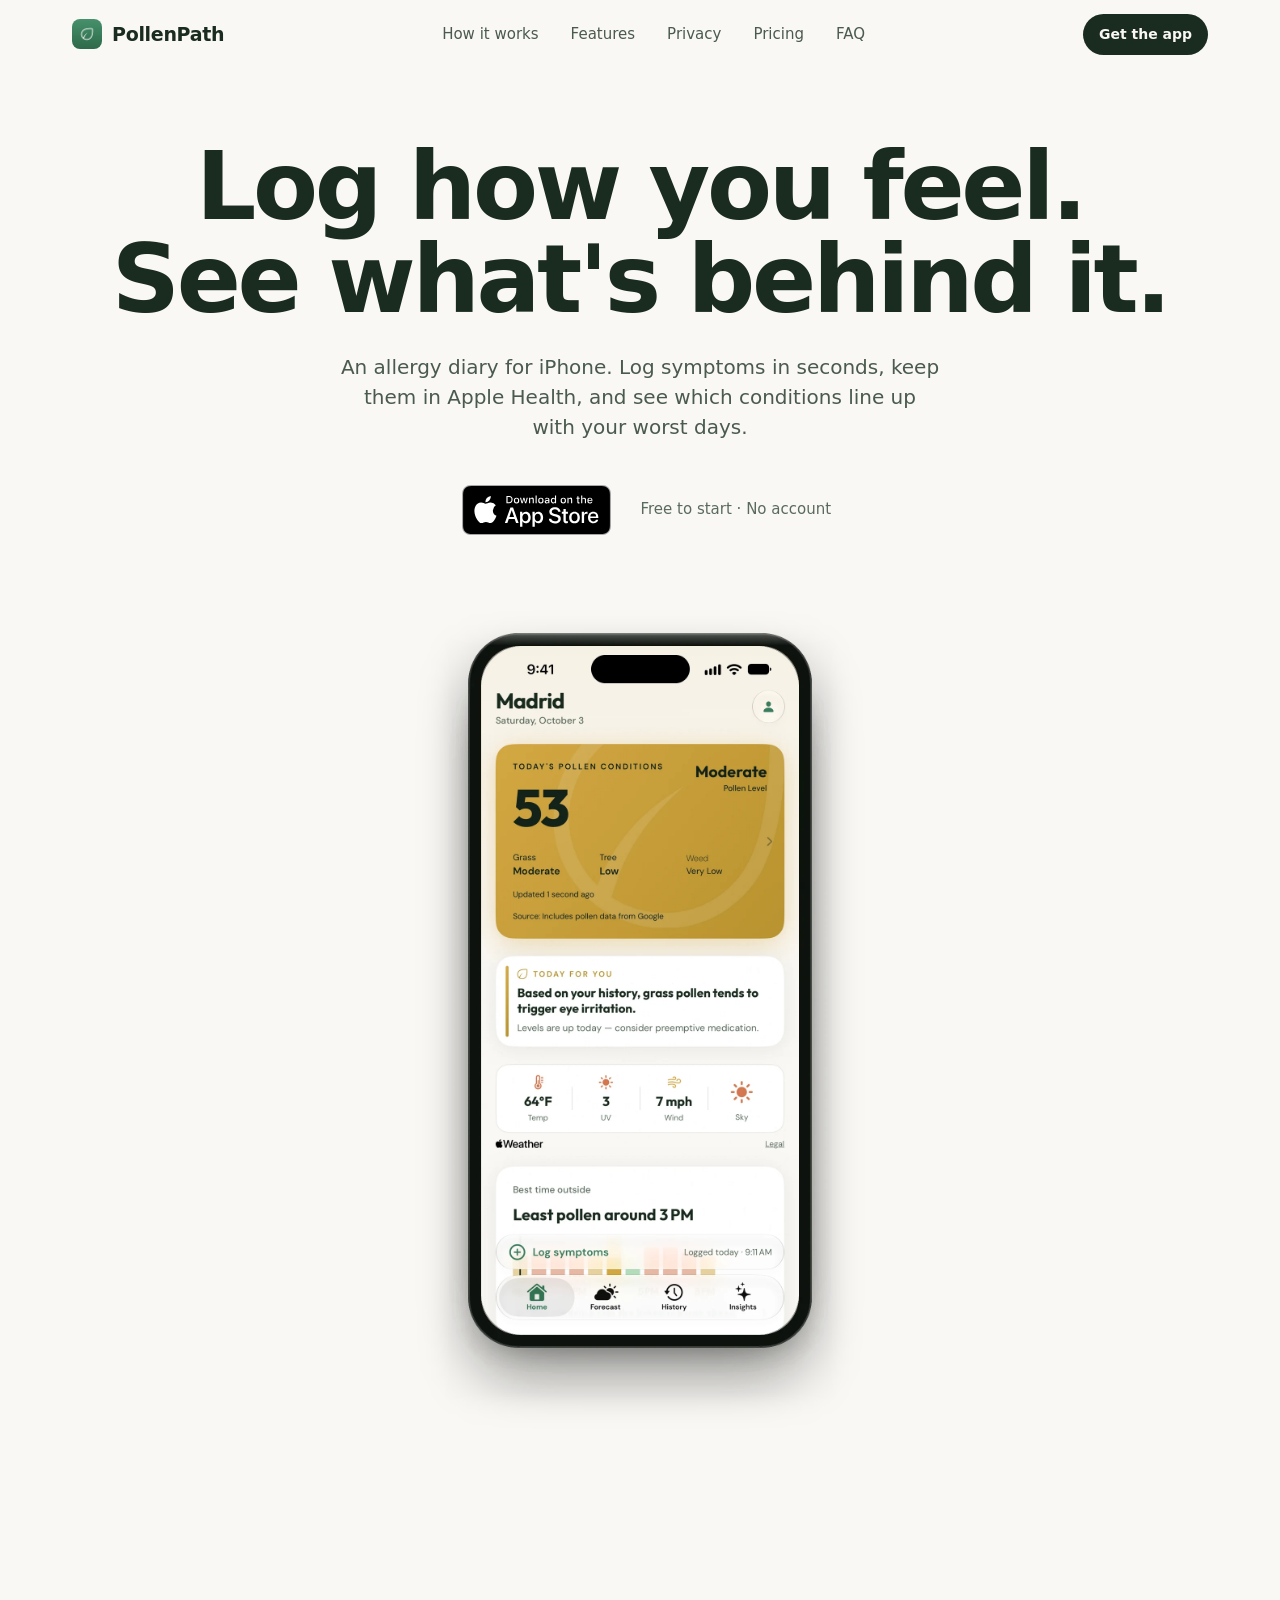
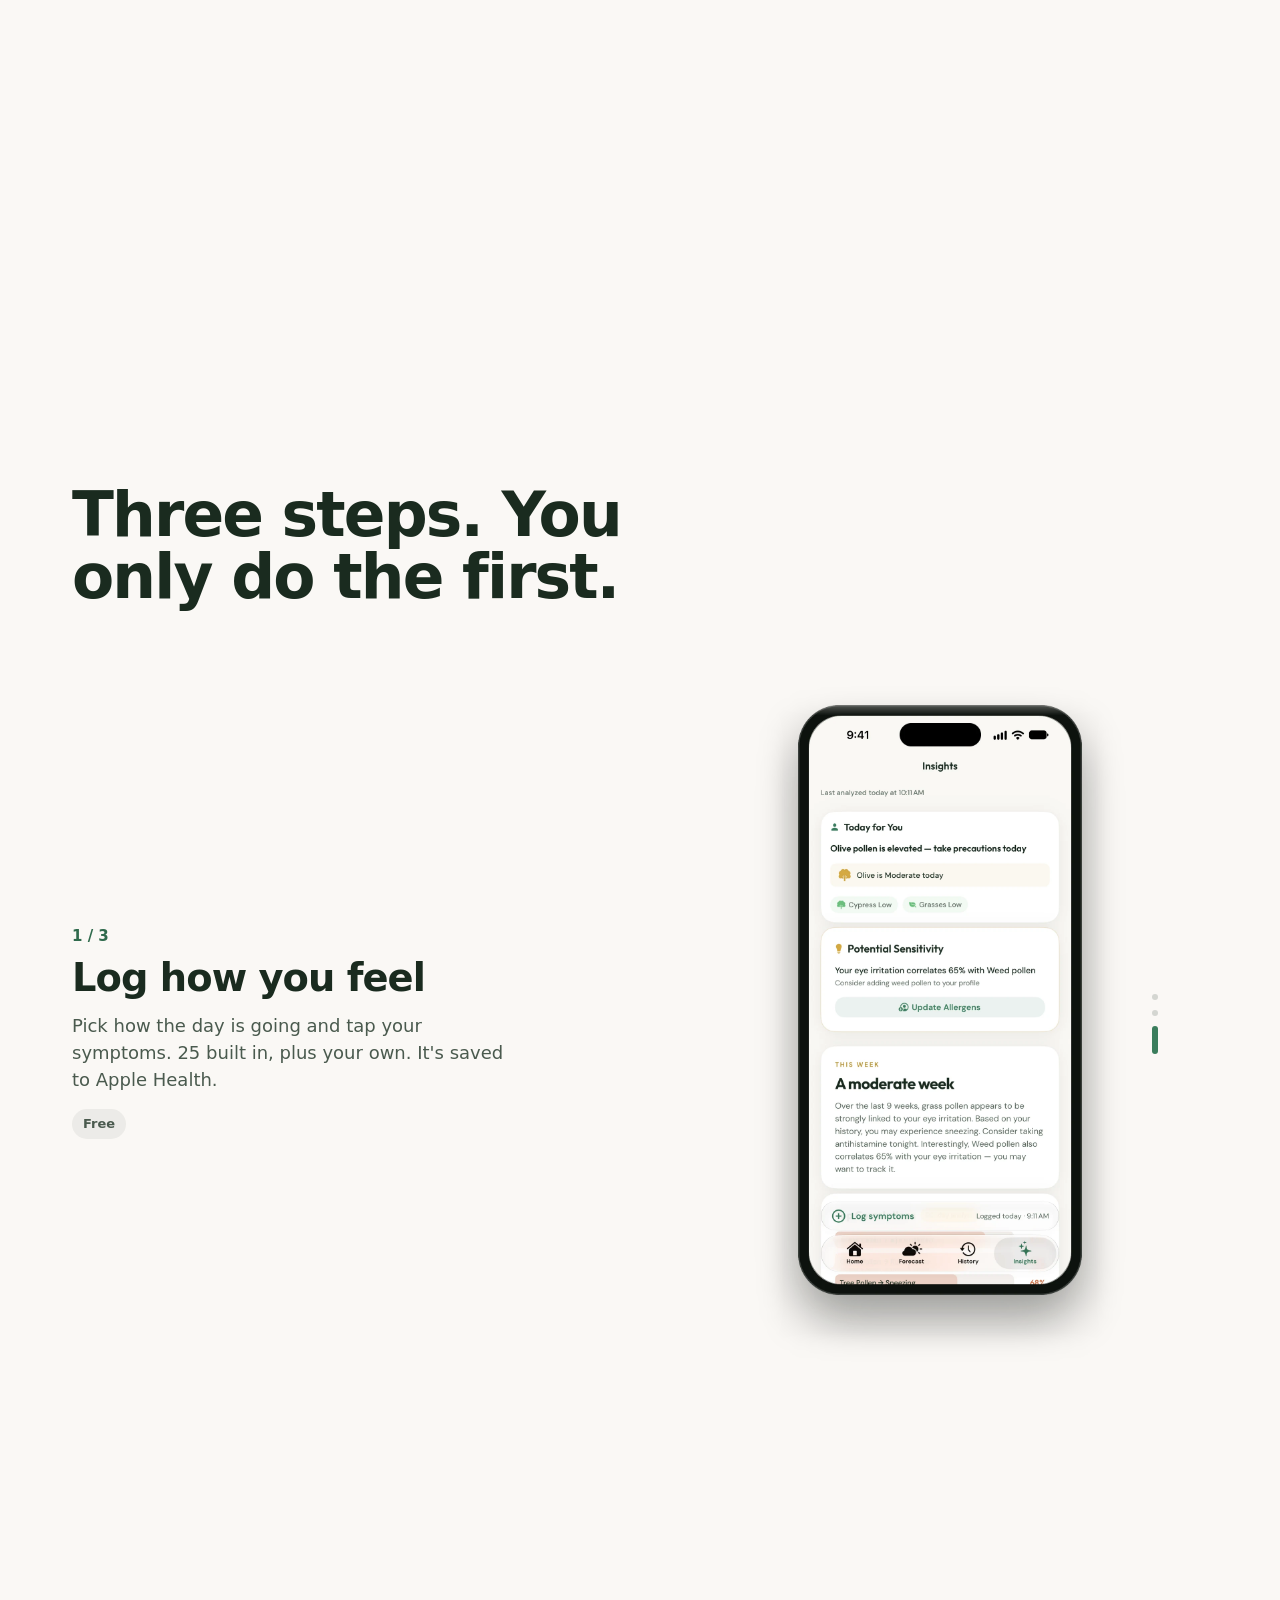
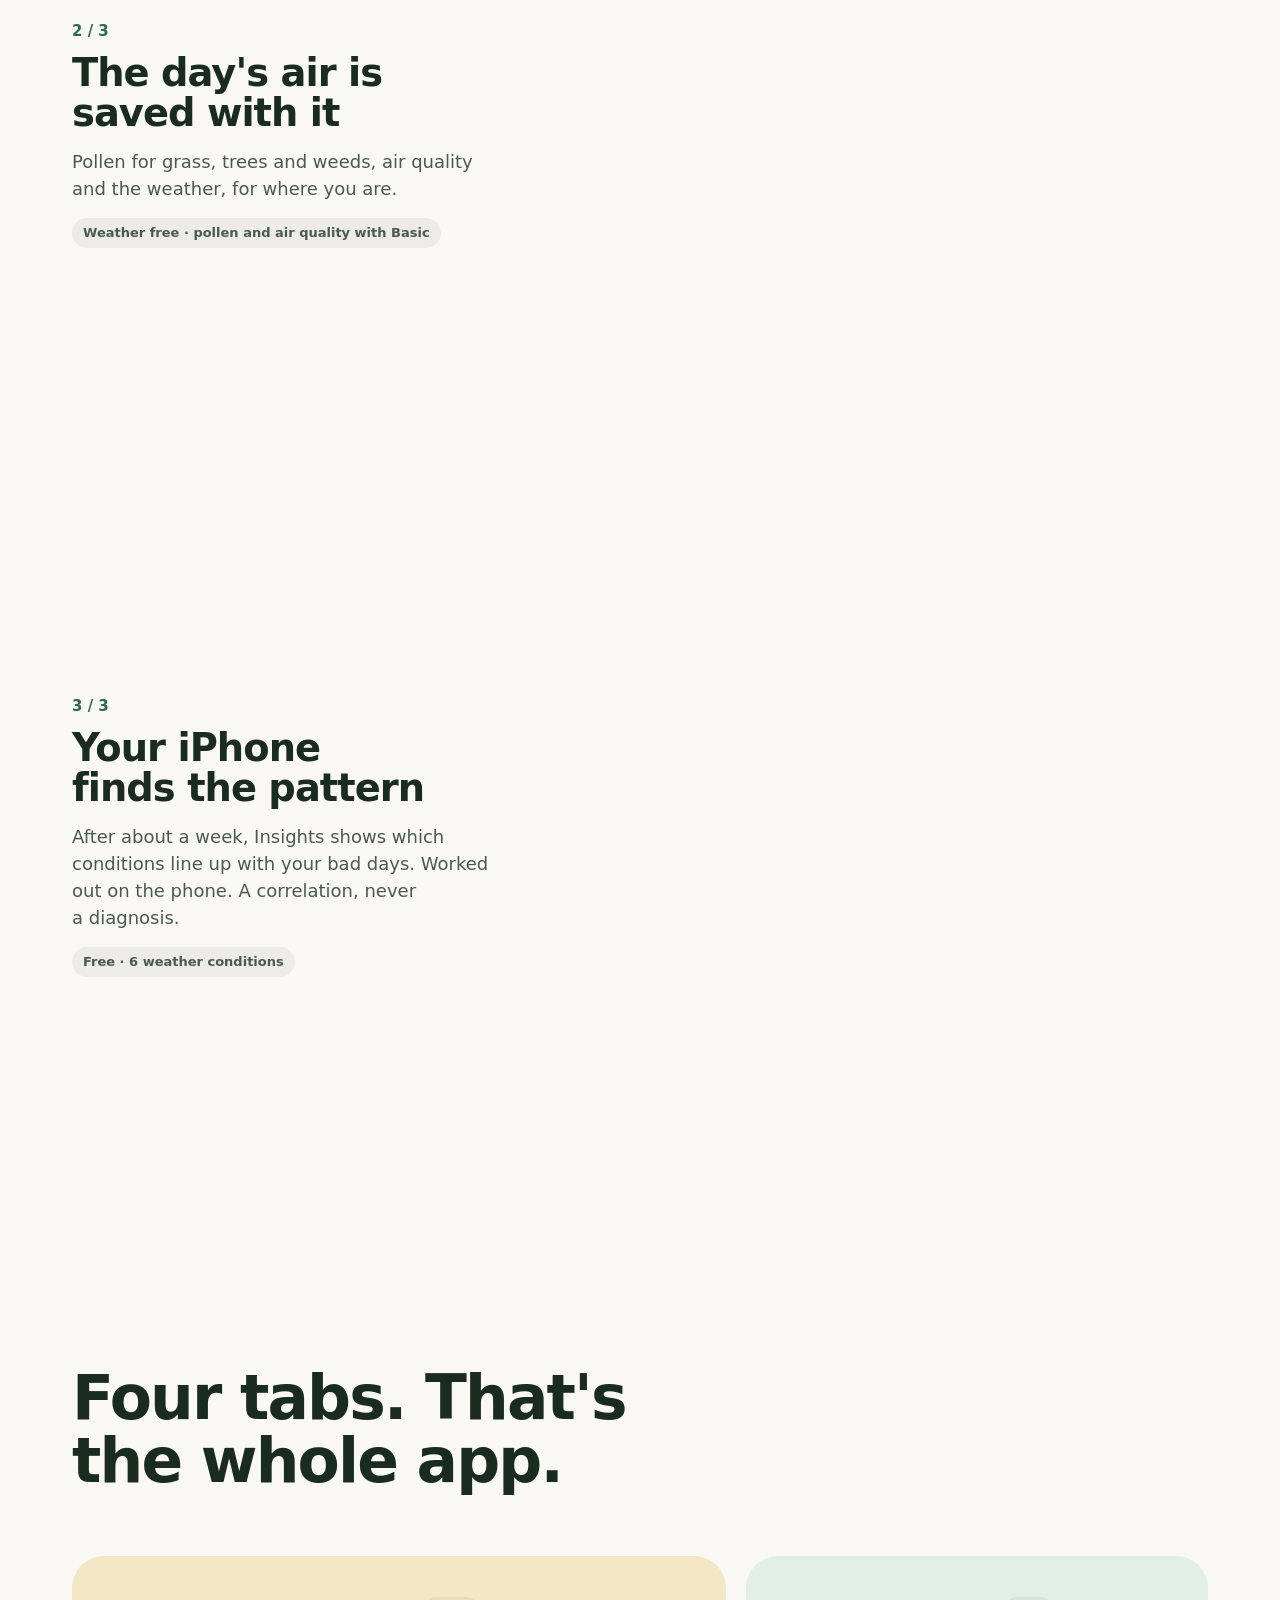
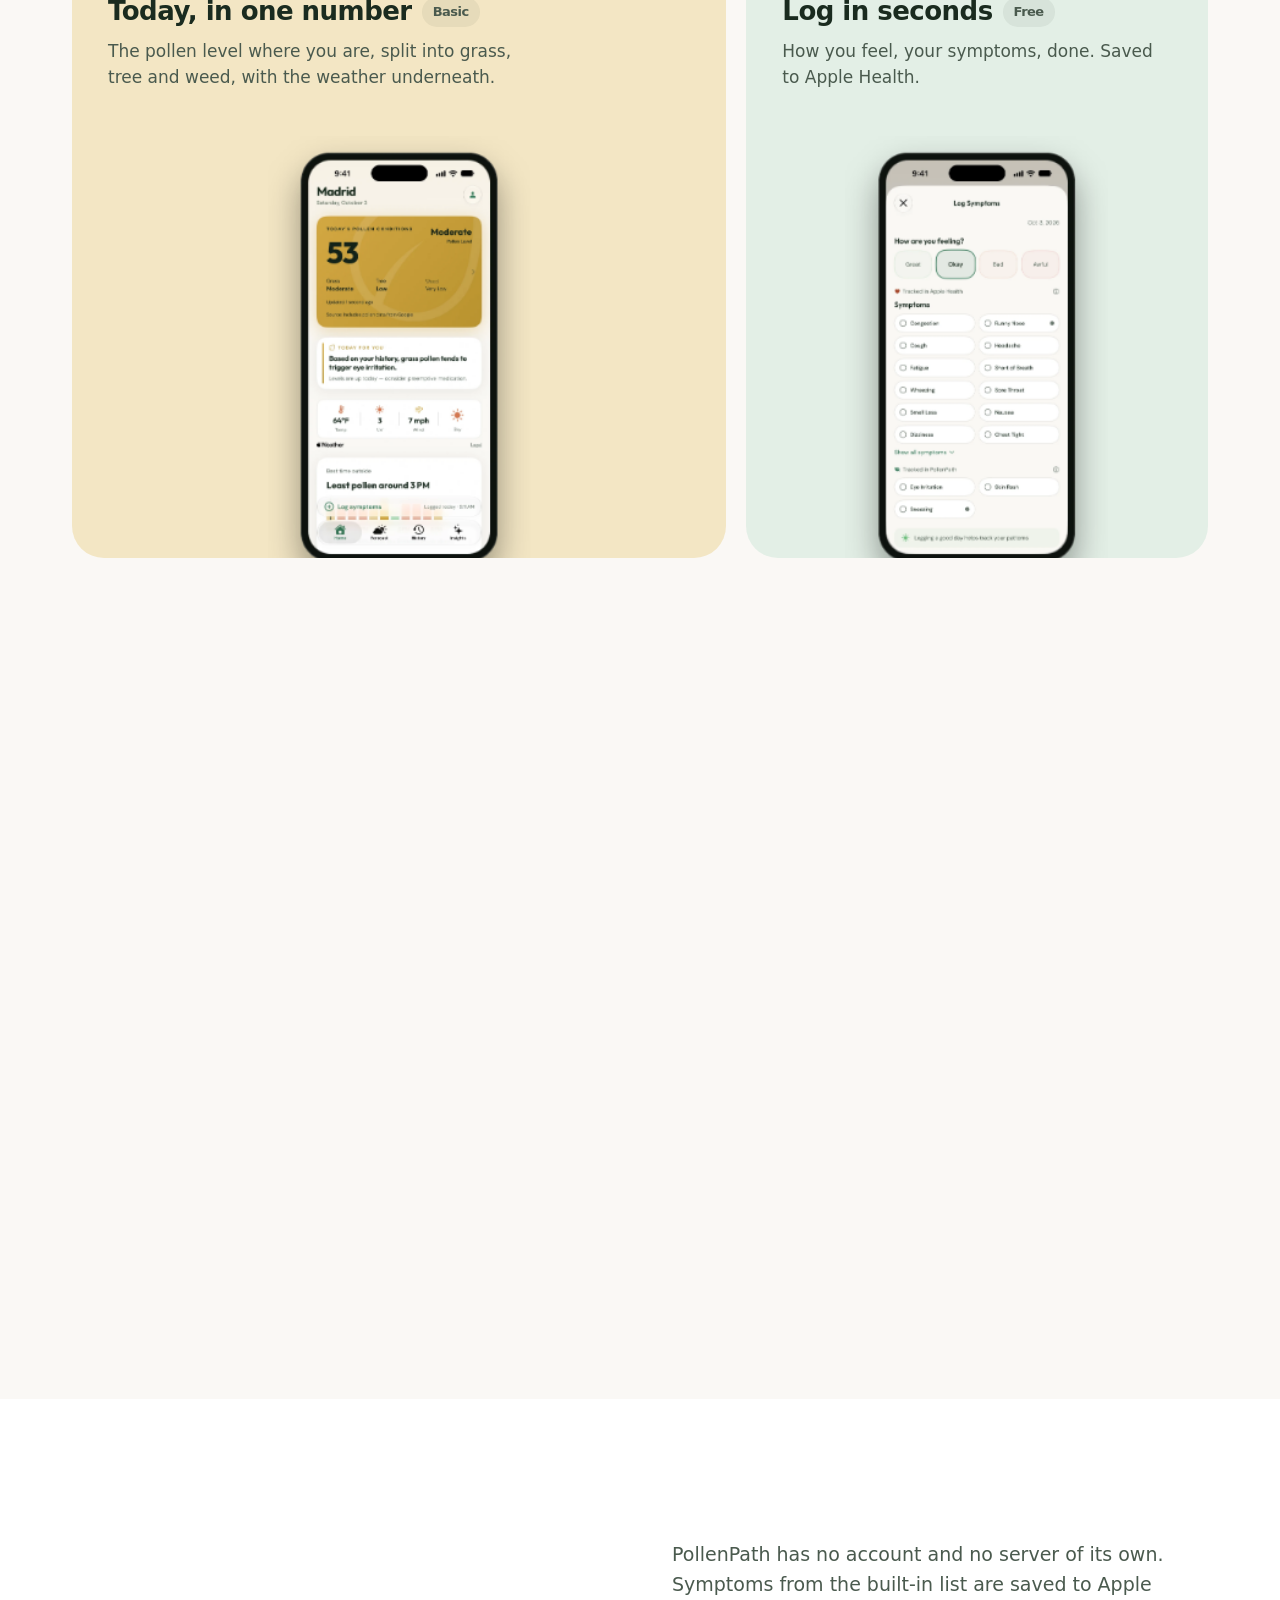
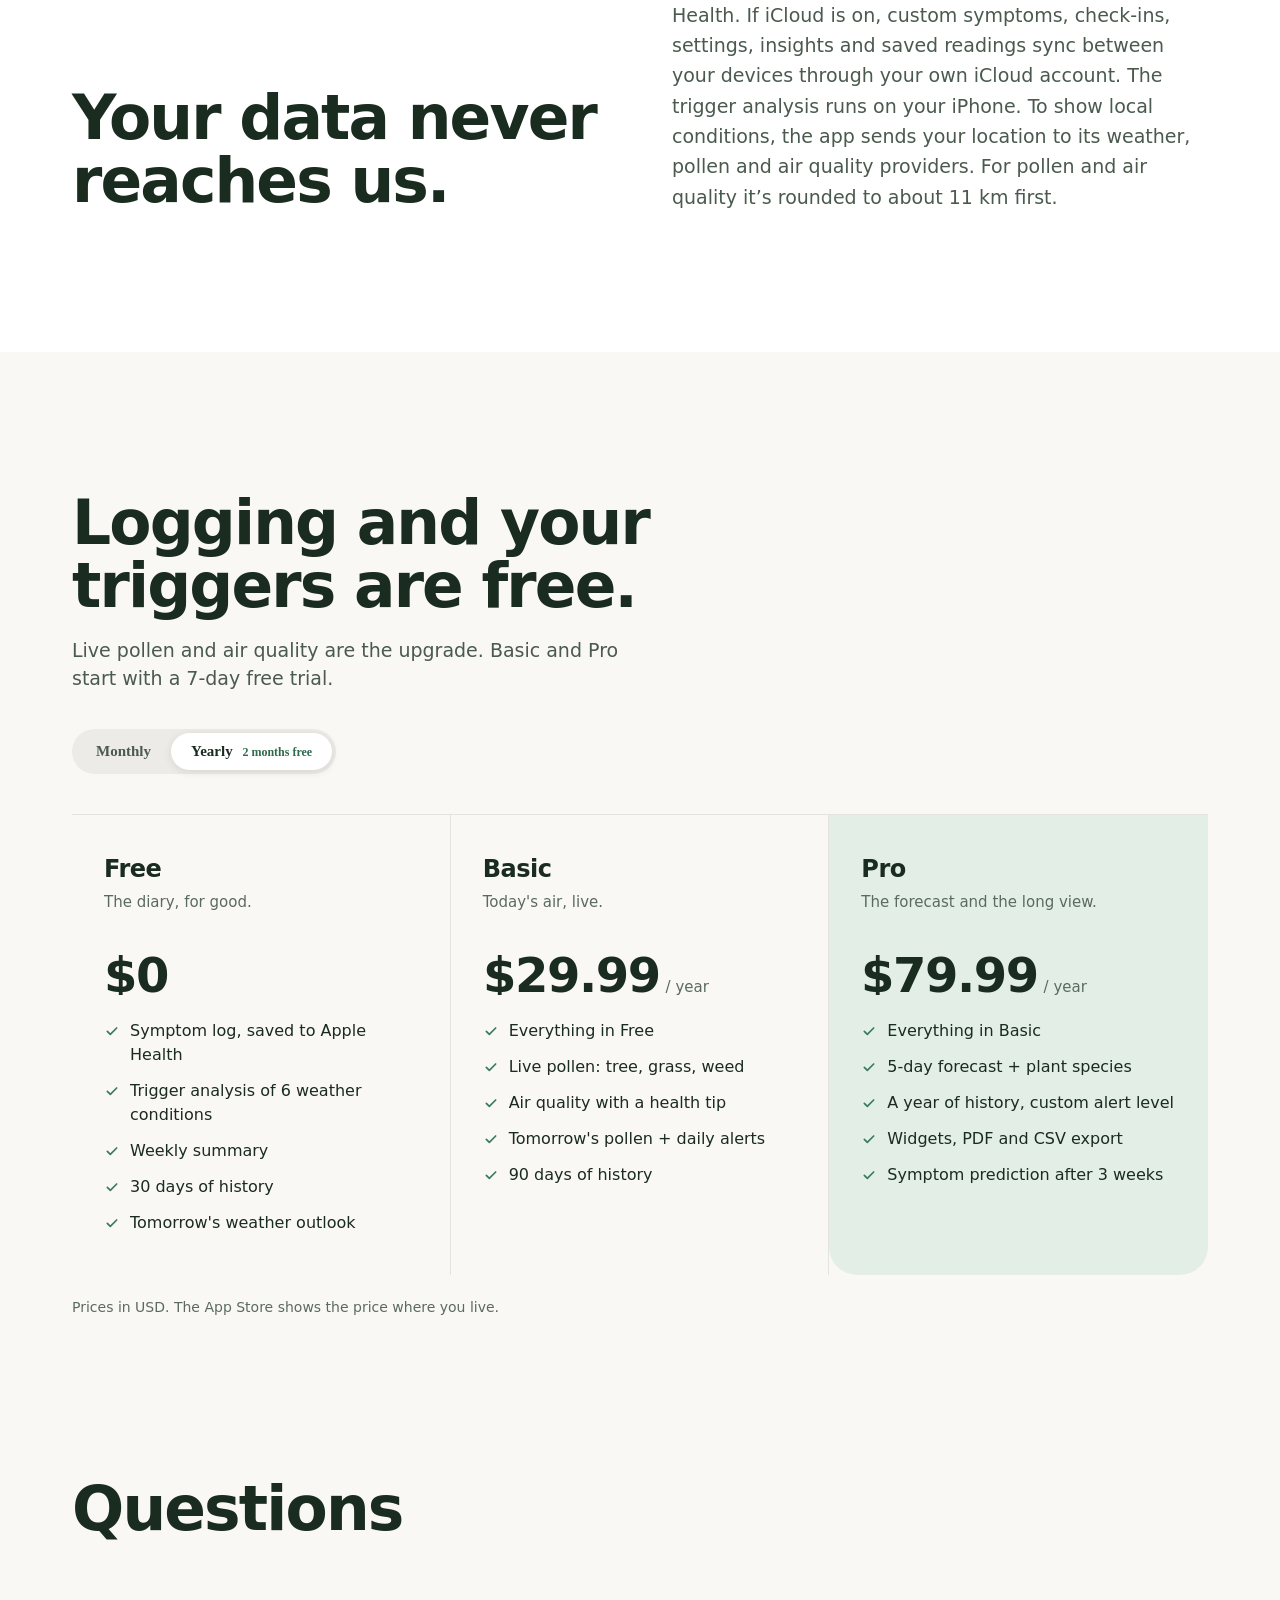
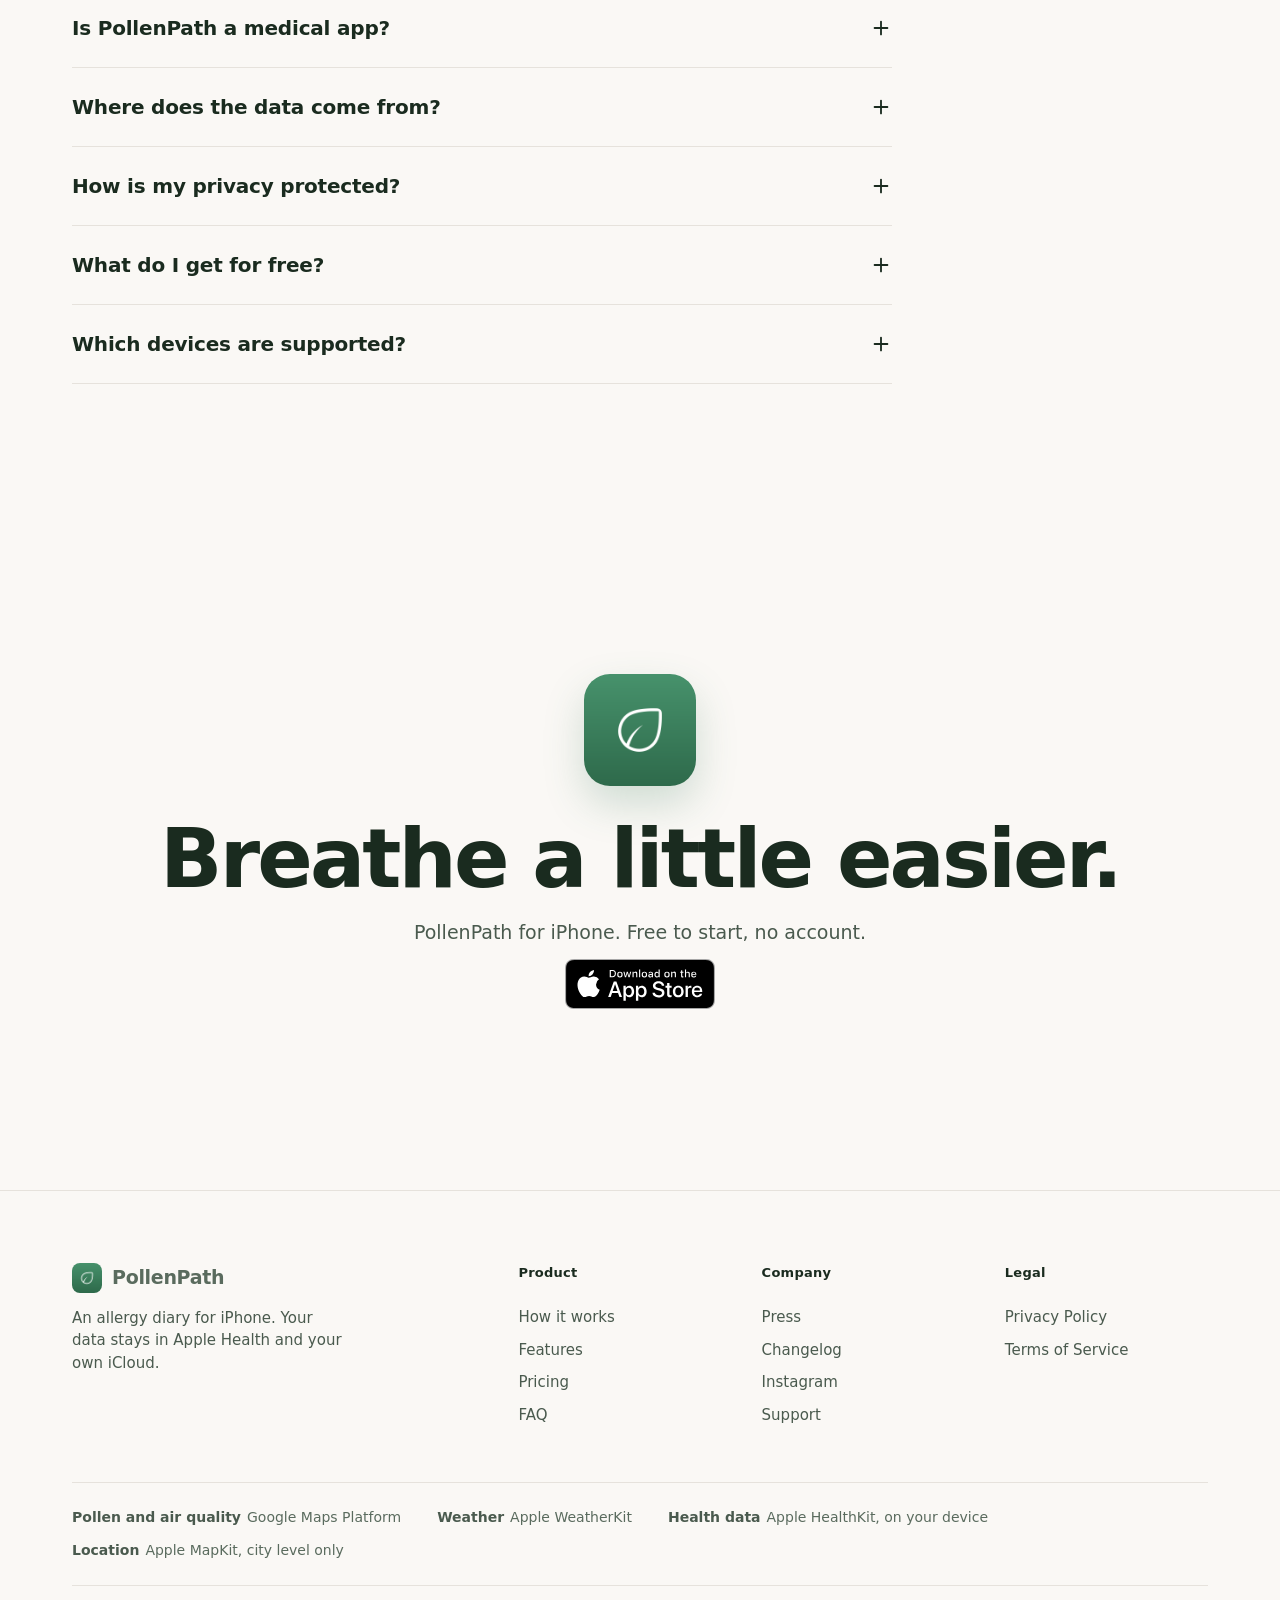
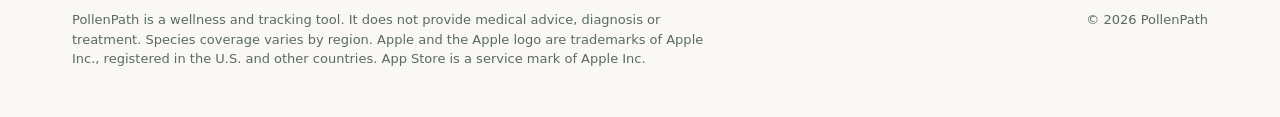
==== index.html @ 7b136886 "chore: point the App Store links at the ct=website campaign link (POL-1083) Installs from the site n" ====
<!DOCTYPE html>
<!--
  Launch-day flip: this site ships both pre-launch and live-launch CTA variants
  in a single static build. The `data-launch` attribute below gates which set is
  visible (CSS via `[data-show-when]` selectors). Pre-launch shows a static
  "Coming soon" badge (no waitlist, no links); live shows the App Store CTAs.
  To go live:
    1. Flip `data-launch="pre"` → `data-launch="live"` on the <html> element of EVERY page (the nav CTA is on all of them):
       sed -i '' 's/data-launch="pre"/data-launch="live"/' *.html
    2. No CSP change needed.
    3. Commit, push — Cloudflare Pages auto-deploys.
-->
<html lang="en" data-launch="live">
<head>

  <meta charset="UTF-8">
  <meta name="viewport" content="width=device-width, initial-scale=1.0">
  <title>PollenPath — Allergy Tracker for iOS | Pollen Forecast & Air Quality</title>
  <meta name="description" content="Log allergy symptoms, sync to Apple Health, and see the patterns connecting how you feel to the world around you. Live pollen and air quality with a 7-day free trial. iOS.">
  <meta name="keywords" content="allergy tracker, pollen forecast, air quality, hay fever, allergy app, pollen count, symptom tracker, allergy season, iOS app, Apple Health, allergy journal">
  <meta name="author" content="PollenPath">
  <meta name="robots" content="index, follow">
  <link rel="canonical" href="https://pollenpath.app">
  <!-- Open Graph -->
  <meta property="og:title" content="PollenPath — Finally Understand Your Allergies">
  <meta property="og:description" content="Log allergy symptoms, sync to Apple Health, and see the patterns connecting how you feel. Live pollen and air quality with a 7-day free trial.">
  <meta property="og:type" content="website">
  <meta property="og:url" content="https://pollenpath.app">
  <meta property="og:image" content="https://pollenpath.app/img/og-image.png">
  <meta property="og:image:width" content="1200">
  <meta property="og:image:height" content="630">
  <meta property="og:site_name" content="PollenPath">
  <meta property="og:locale" content="en_US">
  <!-- Twitter Card -->
  <meta name="twitter:card" content="summary_large_image">
  <meta name="twitter:title" content="PollenPath — Allergy Tracker for iOS">
  <meta name="twitter:description" content="Log allergy symptoms, sync to Apple Health, and see the patterns connecting how you feel. 7-day free trial of Pro.">
  <meta name="twitter:image" content="https://pollenpath.app/img/og-image.png">
  <!-- App Links -->
  <meta name="apple-itunes-app" content="app-id=6760616969">
  <meta property="al:ios:app_name" content="PollenPath">
  <!-- Favicon -->
  <link rel="icon" type="image/png" sizes="32x32" href="img/icon-1.0.png">
  <link rel="apple-touch-icon" href="img/icon-1.0.png">
  <!-- Structured Data -->
  <script type="application/ld+json">
  {
    "@context": "https://schema.org",
    "@type": "MobileApplication",
    "name": "PollenPath",
    "operatingSystem": "iOS",
    "applicationCategory": "LifestyleApplication",
    "description": "Log allergy symptoms, sync to Apple Health, and see the patterns connecting how you feel to the world around you. Live pollen and air quality with a 7-day free trial.",
    "url": "https://pollenpath.app",
    "image": "https://pollenpath.app/img/icon-1.0.png",
    "author": {
      "@type": "Organization",
      "name": "PollenPath"
    }
  }
  </script>
  <meta name="color-scheme" content="light dark">
  <link rel="stylesheet" href="/site.css">
  <noscript><link rel="stylesheet" href="/noscript.css"></noscript>
</head>
<body class="landing">
<div class="progress" aria-hidden="true"></div>
<header class="nav" id="nav">
  <div class="wrap nav-in">
    <a class="brand" href="/"><img src="/img/icon-1.0.png" alt="">PollenPath</a>
    <nav class="links" aria-label="Main"><a href="/#how">How it works</a><a href="/#features">Features</a><a href="/#privacy">Privacy</a><a href="/#pricing">Pricing</a><a href="/#faq">FAQ</a></nav>
    <div class="nav-actions"><span class="soon" data-show-when="pre"><span class="dot"></span>Coming soon</span><a class="soon" data-show-when="live" href="https://apps.apple.com/app/apple-store/id6760616969?pt=128658831&amp;ct=website&amp;mt=8">Get the app</a><button class="menu-btn" type="button" aria-label="Menu" aria-expanded="false" aria-controls="mobileMenu"><svg viewBox="0 0 24 24" fill="none" stroke="currentColor" stroke-width="2" stroke-linecap="round" aria-hidden="true"><path d="M4 7h16M4 12h16M4 17h16"/></svg></button></div>
  </div>
</header>
<nav class="mobile-menu" id="mobileMenu" aria-label="Mobile"><a href="/#how">How it works</a><a href="/#features">Features</a><a href="/#privacy">Privacy</a><a href="/#pricing">Pricing</a><a href="/#faq">FAQ</a><a href="https://apps.apple.com/app/apple-store/id6760616969?pt=128658831&amp;ct=website&amp;mt=8" data-show-when="live">Download on the App Store</a></nav>

<main id="top">
<section class="hero" id="hero">
  <div class="wrap hero-copy">
    <h1><span class="ln in d1">Log how you feel.</span><span class="ln in d2">See what's behind it.</span></h1>
    <p class="lede in d3">An allergy diary for iPhone. Log symptoms in seconds, keep them in Apple Health, and see which conditions line up with your worst days.</p>
    <div class="cta in d4"><span class="btn" data-show-when="pre"><span class="dot"></span>Coming soon to the App Store</span><a class="appstore" data-show-when="live" href="https://apps.apple.com/app/apple-store/id6760616969?pt=128658831&amp;ct=website&amp;mt=8"><img src="/img/appstore-badge.svg" width="150" height="50" alt="Download on the App Store"></a><span class="meta">Free to start · No account</span></div>
  </div>
  <div class="stage-track"><div class="stage" aria-hidden="true">
    <div class="rise">
      <div class="ph l"><picture><source media="(prefers-color-scheme: dark)" srcset="/img/screens/insights-device-dark-1.0.webp"><img src="/img/screens/insights-device-1.0.webp" alt="" width="1138" height="2056"></picture><span class="ph-cap">Insights</span></div>
      <div class="ph r"><picture><source media="(prefers-color-scheme: dark)" srcset="/img/screens/forecast-device-dark-1.0.webp"><img src="/img/screens/forecast-device-1.0.webp" alt="" width="1138" height="2056"></picture><span class="ph-cap">Forecast</span></div>
      <div class="ph c"><picture><source media="(prefers-color-scheme: dark)" srcset="/img/screens/home-device-dark-1.0.webp"><img src="/img/screens/home-device-1.0.webp" alt="PollenPath Home screen showing today's pollen score of 53, moderate" width="1138" height="2056"></picture></div>
    </div>
  </div></div>
</section>

<section class="sec" id="how">
  <div class="wrap">
    <h2 class="h2 rv">Three steps. You only do the first.</h2>
    <div class="how">
      <div class="steps">
        <div class="step" data-i="0"><span class="n">1 / 3</span><h3>Log how you feel</h3><p>Pick how the day is going and tap your symptoms. 25 built in, plus your own. It's saved to Apple Health.</p><span class="tier">Free</span></div>
        <div class="step" data-i="1"><span class="n">2 / 3</span><h3>The day's air is saved with it</h3><p>Pollen for grass, trees and weeds, air quality and the weather, for where you are.</p><span class="tier">Weather free · pollen and air quality with Basic</span></div>
        <div class="step" data-i="2"><span class="n">3 / 3</span><h3>Your iPhone finds the pattern</h3><p>After about a week, Insights shows which conditions line up with your bad days. Worked out on the phone. A correlation, never a diagnosis.</p><span class="tier">Free · 6 weather conditions</span></div>
      </div>
      <div class="sticky" aria-hidden="true">
        <div class="screens">
          <picture><source media="(prefers-color-scheme: dark)" srcset="/img/screens/logger-device-dark-1.0.webp"><img src="/img/screens/logger-device-1.0.webp" class="on" alt="" width="1138" height="2056"></picture>
          <picture><source media="(prefers-color-scheme: dark)" srcset="/img/screens/home-device-dark-1.0.webp"><img src="/img/screens/home-device-1.0.webp" alt="" width="1138" height="2056"></picture>
          <picture><source media="(prefers-color-scheme: dark)" srcset="/img/screens/insights-device-dark-1.0.webp"><img src="/img/screens/insights-device-1.0.webp" alt="" width="1138" height="2056"></picture>
          <div class="rail"><i class="on"></i><i></i><i></i></div>
        </div>
      </div>
    </div>
  </div>
</section>

<section class="sec sec-features" id="features">
  <div class="wrap">
    <h2 class="h2 rv">Four tabs. That's the whole app.</h2>
    <div class="bento">
      <article class="tile t-today rv"><div><h3>Today, in one number <span class="tier">Basic</span></h3><p>The pollen level where you are, split into grass, tree and weed, with the weather underneath.</p></div>
        <div class="zoom" data-box="212,346,714" data-card="362,426"><div class="cam"><picture><source media="(prefers-color-scheme: dark)" srcset="/img/screens/home-device-dark-1.0.webp"><img src="/img/screens/home-device-1.0.webp" class="dev" alt="" width="1138" height="2056"></picture></div><picture><source media="(prefers-color-scheme: dark)" srcset="/img/bento/score-dark-1.0.webp"><img src="/img/bento/score-1.0.webp" class="vec" width="1446" height="1095" alt="Today's pollen card: 53, moderate, with grass, tree and weed levels"></picture></div></article>
      <article class="tile t-log rv"><div><h3>Log in seconds <span class="tier">Free</span></h3><p>How you feel, your symptoms, done. Saved to Apple Health.</p></div>
        <div class="zoom" data-box="212,425,714" data-card="350,414"><div class="cam"><picture><source media="(prefers-color-scheme: dark)" srcset="/img/screens/logger-device-dark-1.0.webp"><img src="/img/screens/logger-device-1.0.webp" class="dev" alt="" width="1138" height="2056"></picture></div><picture><source media="(prefers-color-scheme: dark)" srcset="/img/bento/log-dark-1.0.webp"><img src="/img/bento/log-1.0.webp" class="vec" width="1338" height="1527" alt="Log sheet: how are you feeling, and a grid of symptoms"></picture></div></article>
      <article class="tile t-ins rv"><div><h3>Your triggers, found on your iPhone <span class="tier">Free · pollen with Basic</span></h3><p>After a week of logging, it shows which conditions line up with your bad days.</p></div>
        <div class="zoom" data-box="216,746,710" data-card="394,466"><div class="cam"><picture><source media="(prefers-color-scheme: dark)" srcset="/img/screens/insights-device-dark-1.0.webp"><img src="/img/screens/insights-device-1.0.webp" class="dev" alt="" width="1138" height="2056"></picture></div><picture><source media="(prefers-color-scheme: dark)" srcset="/img/bento/insight-dark-1.0.webp"><img src="/img/bento/insight-1.0.webp" class="vec" width="1398" height="741" alt="Insights card: your eye irritation correlates 65% with weed pollen"></picture></div></article>
      <article class="tile t-fc rv"><div><h3>What's coming <span class="tier">Basic · 5-day with Pro</span></h3><p>Tomorrow's pollen, the next five days, and what it could mean for you.</p></div>
        <div class="zoom" data-box="218,694,708" data-card="360,424"><div class="cam"><picture><source media="(prefers-color-scheme: dark)" srcset="/img/screens/forecast-device-dark-1.0.webp"><img src="/img/screens/forecast-device-1.0.webp" class="dev" alt="" width="1138" height="2056"></picture></div><picture><source media="(prefers-color-scheme: dark)" srcset="/img/bento/forecast-dark-1.0.webp"><img src="/img/bento/forecast-1.0.webp" class="vec" width="1296" height="1170" alt="Forecast card: grass pollen trending up, 70 high"></picture></div></article>
    </div>
  </div>
</section>

<section class="sec privacy" id="privacy">
  <div class="wrap priv-grid">
    <h2 class="h2 rv">Your data never reaches us.</h2>
    <p class="priv-body rv">PollenPath has no account and no server of its own. Symptoms from the built-in list are saved to Apple Health. If iCloud is on, custom symptoms, check-ins, settings, insights and saved readings sync between your devices through your own iCloud account. The trigger analysis runs on your iPhone. To show local conditions, the app sends your location to its weather, pollen and air quality providers. For pollen and air quality it&rsquo;s rounded to about 11 km first.</p>
  </div>
</section>

<section class="sec" id="pricing">
  <div class="wrap">
    <h2 class="h2 rv">Logging and your triggers are free.</h2>
    <p class="sub rv">Live pollen and air quality are the upgrade. Basic and Pro start with a 7-day free trial.</p>
    <div class="toggle" role="group" aria-label="Billing period"><span class="knob"></span><button type="button" aria-pressed="false" data-b="m">Monthly</button><button type="button" aria-pressed="true" data-b="y">Yearly <span class="save">2 months free</span></button></div>
    <div class="plans">
      <div class="plan"><h3>Free</h3><p class="for">The diary, for good.</p><div class="price"><span class="pv"><span class="amt" data-m="$0" data-y="$0">$0</span></span></div>
        <ul><li>Symptom log, saved to Apple Health</li><li>Trigger analysis of 6 weather conditions</li><li>Weekly summary</li><li>30 days of history</li><li>Tomorrow's weather outlook</li></ul></div>
      <div class="plan"><h3>Basic</h3><p class="for">Today's air, live.</p><div class="price"><span class="pv"><span class="amt" data-m="$2.99" data-y="$29.99">$29.99</span><span class="per" data-m="/ month" data-y="/ year">/ year</span></span></div>
        <ul><li>Everything in Free</li><li>Live pollen: tree, grass, weed</li><li>Air quality with a health tip</li><li>Tomorrow's pollen + daily alerts</li><li>90 days of history</li></ul></div>
      <div class="plan pro"><h3>Pro</h3><p class="for">The forecast and the long view.</p><div class="price"><span class="pv"><span class="amt" data-m="$7.99" data-y="$79.99">$79.99</span><span class="per" data-m="/ month" data-y="/ year">/ year</span></span></div>
        <ul><li>Everything in Basic</li><li>5-day forecast + plant species</li><li>A year of history, custom alert level</li><li>Widgets, PDF and CSV export</li><li>Symptom prediction after 3 weeks</li></ul></div>
    </div>
    <p class="fine">Prices in USD. The App Store shows the price where you live.</p>
  </div>
</section>

<section class="sec sec-faq" id="faq">
  <div class="wrap">
    <h2 class="h2 rv">Questions</h2>
    <div class="faq">
      <details><summary>Is PollenPath a medical app?<svg width="22" height="22" viewBox="0 0 24 24" fill="none" stroke="currentColor" stroke-width="2" stroke-linecap="round"><path d="M12 5v14M5 12h14"/></svg></summary><p>No. It's a wellness and tracking tool that helps you notice patterns between how you feel and what's in the air. It doesn't give medical advice or a diagnosis. For medical concerns, talk to a clinician.</p></details>
      <details><summary>Where does the data come from?<svg width="22" height="22" viewBox="0 0 24 24" fill="none" stroke="currentColor" stroke-width="2" stroke-linecap="round"><path d="M12 5v14M5 12h14"/></svg></summary><p>Pollen and air quality come from Google, and the weather from Apple Weather. Coverage varies by country, and some local plants may not be included.</p></details>
      <details><summary>How is my privacy protected?<svg width="22" height="22" viewBox="0 0 24 24" fill="none" stroke="currentColor" stroke-width="2" stroke-linecap="round"><path d="M12 5v14M5 12h14"/></svg></summary><p>There's no account and no PollenPath server. Your symptoms live in Apple Health and your own iCloud, and the trigger analysis runs on your iPhone. The app sends your location to fetch pollen, air quality and weather. No ads, no trackers.</p></details>
      <details><summary>What do I get for free?<svg width="22" height="22" viewBox="0 0 24 24" fill="none" stroke="currentColor" stroke-width="2" stroke-linecap="round"><path d="M12 5v14M5 12h14"/></svg></summary><p>Symptom logging with 25 built-in symptoms plus your own, trigger analysis of six weather conditions after a week, a weekly summary, 30 days of history and tomorrow's weather outlook. Basic and Pro add live pollen, air quality, forecasts and longer history.</p></details>
      <details><summary>Which devices are supported?<svg width="22" height="22" viewBox="0 0 24 24" fill="none" stroke="currentColor" stroke-width="2" stroke-linecap="round"><path d="M12 5v14M5 12h14"/></svg></summary><p>iPhone with iOS 26.4 or later. Home Screen and Lock Screen widgets come with Pro.</p></details>
    </div>
  </div>
</section>

<section class="end" id="end">
  <div class="wrap">
    <img class="end-icon rv" src="/img/icon-1.0.png" width="1024" height="1024" alt="PollenPath app icon">
    <h2 class="rv">Breathe a little easier.</h2>
    <p class="end-sub rv">PollenPath for iPhone. Free to start, no account.</p>
    <span class="btn rv" data-show-when="pre"><span class="dot"></span>Coming soon to the App Store</span><a class="appstore rv" data-show-when="live" href="https://apps.apple.com/app/apple-store/id6760616969?pt=128658831&amp;ct=website&amp;mt=8"><img src="/img/appstore-badge.svg" width="150" height="50" alt="Download on the App Store"></a>
  </div>
</section>
</main>
<footer class="site-foot">
  <div class="wrap">
    <div class="foot-top">
      <div class="foot-brand"><a class="brand" href="/"><img src="/img/icon-1.0.png" alt="">PollenPath</a><p>An allergy diary for iPhone. Your data stays in Apple Health and your own iCloud.</p></div>
      <nav aria-label="Product"><h4>Product</h4><a href="/#how">How it works</a><a href="/#features">Features</a><a href="/#pricing">Pricing</a><a href="/#faq">FAQ</a></nav>
      <nav aria-label="Company"><h4>Company</h4><a href="/press.html">Press</a><a href="/changelog.html">Changelog</a><a href="https://instagram.com/pollenpath.app">Instagram</a><a href="/support.html">Support</a></nav>
      <nav aria-label="Legal"><h4>Legal</h4><a href="/privacy-policy.html">Privacy Policy</a><a href="/terms-of-service.html">Terms of Service</a></nav>
    </div>
    <dl class="attrib"><div><dt>Pollen and air quality</dt><dd>Google Maps Platform</dd></div><div><dt>Weather</dt><dd>Apple WeatherKit</dd></div><div><dt>Health data</dt><dd>Apple HealthKit, on your device</dd></div><div><dt>Location</dt><dd>Apple MapKit, city level only</dd></div></dl>
    <div class="foot-base"><p>PollenPath is a wellness and tracking tool. It does not provide medical advice, diagnosis or treatment. Species coverage varies by region. Apple and the Apple logo are trademarks of Apple Inc., registered in the U.S. and other countries. App Store is a service mark of Apple Inc.</p><p>© 2026 PollenPath</p></div>
  </div>
</footer>
<script src="/site.js"></script>
<script src="/landing.js"></script>
</body>
</html>
---- site.css ----
@font-face{font-family:'DM Sans';src:url('/fonts/dm-sans-400.woff2') format('woff2');font-weight:400;font-style:normal;font-display:swap}
@font-face{font-family:'DM Sans';src:url('/fonts/dm-sans-500.woff2') format('woff2');font-weight:500;font-style:normal;font-display:swap}
@font-face{font-family:'DM Sans';src:url('/fonts/dm-sans-600.woff2') format('woff2');font-weight:600;font-style:normal;font-display:swap}
@font-face{font-family:'DM Sans';src:url('/fonts/dm-sans-700.woff2') format('woff2');font-weight:700;font-style:normal;font-display:swap}
:root{
  --bg:#FAF8F5; --surface:#FFFFFF; --ink:#1A2B1F; --ink-2:#4A5A4E; --ink-3:#5A6B5E;
  --green:#3A7D5C; --green-ink:#2F6A4C; --mint:#BFE3CB; --line:#E6E2DC;
  --gold-tint:#F3E6C4; --mint-tint:#E3EFE6; --blue-tint:#E9ECF2; --clay-tint:#F6E1D6;
  --ease-out:cubic-bezier(.16,1,.3,1);
  --wrap:1200px;
  --on-green:#FFFFFF; --chip:#1A2B1F0F; --chip-2:#1A2B1F2A; --ink-body:#2C3B30; --line-2:#C9CFC2;
  color-scheme:light dark;
}
@media (prefers-color-scheme:dark){:root{
  --bg:#141A16; --surface:#1E2620; --ink:#E8EDE9; --ink-2:#B3BFB5; --ink-3:#9CA89E;
  --green:#5FAD82; --green-ink:#7FC79C; --mint:#2C4434; --line:#2E3830;
  --gold-tint:#2C2615; --mint-tint:#1B2A20; --blue-tint:#1D2330; --clay-tint:#2D201A;
  --on-green:#0E140F; --chip:#FFFFFF14; --chip-2:#FFFFFF33; --ink-body:#D2DAD4; --line-2:#3E4A40;
}}
*{box-sizing:border-box}
html{-webkit-font-smoothing:antialiased;scroll-behavior:smooth}
body{margin:0;background:var(--bg);color:var(--ink);font:400 17px/1.5 "DM Sans",system-ui,sans-serif;font-optical-sizing:auto;overflow-x:clip}
::selection{background:var(--mint);color:var(--ink)}
img{display:block;max-width:100%}
a{color:inherit}
:focus-visible{outline:2.5px solid var(--green);outline-offset:3px;border-radius:8px}
.wrap{max-width:var(--wrap);margin:0 auto;padding:0 32px}
h1,h2,h3{margin:0;font-weight:700;text-wrap:balance}
p{margin:0;text-wrap:pretty}

/* nav */
.nav{position:sticky;top:0;z-index:50;transition:background-color .3s,box-shadow .3s}
.nav.scrolled{background:color-mix(in srgb,var(--bg) 82%,transparent);backdrop-filter:saturate(1.4) blur(14px);-webkit-backdrop-filter:saturate(1.4) blur(14px);box-shadow:0 1px 0 var(--line)}
.nav-in{display:flex;align-items:center;justify-content:space-between;height:68px}
.brand{display:flex;align-items:center;gap:10px;font-weight:700;font-size:19px;letter-spacing:-.3px;text-decoration:none}
.brand img{width:30px;height:30px;border-radius:8px}
.links{display:flex;gap:32px}
.links a{font-size:15px;font-weight:500;color:var(--ink-2);text-decoration:none;transition:color .2s}
.links a:hover{color:var(--ink)}
.soon{display:inline-flex;align-items:center;gap:8px;border-radius:100px;font-weight:600;font-size:14px;padding:10px 16px;background:var(--ink);color:var(--bg);text-decoration:none}
.dot{width:7px;height:7px;border-radius:50%;background:#8ED49E}
.btn{display:inline-flex;align-items:center;gap:9px;border-radius:100px;font-weight:600;font-size:16px;padding:15px 24px;background:var(--green);color:var(--on-green)}
.btn .dot{background:var(--mint)}

/* hero */
.hero{position:relative;text-align:center;padding:72px 0 0}
.stage-track{height:1340px;margin-top:56px}
.hero-copy{position:relative;z-index:3}
.hero h1{font-size:clamp(46px,7.4vw,96px);letter-spacing:-.035em;line-height:.98}
.hero h1 .ln{display:block}
.hero .lede{max-width:600px;margin:26px auto 0;font-size:clamp(17px,1.6vw,20px);color:var(--ink-2)}
.hero .cta{display:flex;gap:16px;align-items:center;justify-content:center;margin-top:30px;flex-wrap:wrap}
.meta{font-size:15px;font-weight:500;color:var(--ink-3)}
.stage{position:sticky;top:96px;height:760px;z-index:2;pointer-events:none}
.ph{position:absolute;left:50%;top:0;transform-origin:50% 100%;will-change:transform}
.ph img{width:100%;height:auto}
.ph.c{z-index:3;width:min(460px,40vw);transform:translateX(-50%) scale(calc(1 - var(--e,0) * .05))}
.ph.l,.ph.r{z-index:2;width:min(404px,35.2vw);top:calc(min(460px,40vw) * .108)}
.ph.l{transform:translateX(calc(-50% - var(--e,0) * min(340px,28vw))) translateY(calc(var(--e,0) * 36px)) rotate(calc(var(--e,0) * -6deg))}
.ph.r{transform:translateX(calc(-50% + var(--e,0) * min(340px,28vw))) translateY(calc(var(--e,0) * 36px)) rotate(calc(var(--e,0) * 6deg))}
.ph-cap{position:absolute;left:50%;bottom:-6px;transform:translateX(-50%);font-size:14px;font-weight:600;color:var(--ink-3);opacity:calc(var(--e,0) * 2 - 1);white-space:nowrap}

/* load-in */
.in{opacity:0;transform:translateY(28px);filter:blur(8px);animation:rise 1s var(--ease-out) forwards}
@keyframes rise{to{opacity:1;transform:none;filter:none}}
.d1{animation-delay:.05s}.d2{animation-delay:.16s}.d3{animation-delay:.32s}.d4{animation-delay:.44s}
.stage .rise{opacity:0;animation:phoneIn 1.3s var(--ease-out) .45s forwards}
@keyframes phoneIn{from{opacity:0;translate:0 140px}to{opacity:1;translate:0 0}}

/* reveal on scroll */
.rv{opacity:0;transform:translateY(40px);transition:opacity .9s var(--ease-out),transform .9s var(--ease-out)}
.rv.on{opacity:1;transform:none}

section{position:relative}
.sec{padding:140px 0}
.h2{font-size:clamp(36px,4.8vw,64px);letter-spacing:-.03em;line-height:1.02;max-width:880px}
.sub{font-size:19px;color:var(--ink-2);max-width:560px;margin-top:18px}

/* how it works: sticky phone */
.how{display:grid;grid-template-columns:1fr 1fr;gap:64px;margin-top:72px}
.steps{display:flex;flex-direction:column}
.step{min-height:78vh;display:flex;flex-direction:column;justify-content:center;opacity:.28;transition:opacity .5s var(--ease-out)}
.step.on{opacity:1}
.step .n{font-size:15px;font-weight:600;color:var(--green-ink);font-variant-numeric:tabular-nums}
.step h3{font-size:clamp(30px,3vw,42px);letter-spacing:-.025em;line-height:1.06;margin:10px 0 14px}
.step p{font-size:18px;color:var(--ink-2);max-width:440px}
.tier{display:inline-block;margin-top:16px;font-size:13px;font-weight:600;padding:5px 11px;border-radius:100px;background:var(--chip);color:var(--ink-2)}
.sticky{position:sticky;top:12vh;height:76vh;display:grid;place-items:center}
.screens{position:relative;width:min(380px,100%);aspect-ratio:1138/2056}
.screens img{position:absolute;inset:0;width:100%;opacity:0;transform:translateY(24px) scale(.97);transition:opacity .7s var(--ease-out),transform .9s var(--ease-out)}
.screens img.on{opacity:1;transform:none}
.rail{position:absolute;right:-28px;top:50%;translate:0 -50%;display:flex;flex-direction:column;gap:10px}
.rail i{width:6px;height:6px;border-radius:6px;background:var(--chip-2);transition:height .5s var(--ease-out),background-color .4s}
.rail i.on{height:28px;background:var(--green)}

/* bento */
.bento{display:grid;grid-template-columns:repeat(12,1fr);gap:20px;margin-top:64px}
.tile{position:relative;border-radius:32px;padding:36px 36px 0;overflow:hidden;display:flex;flex-direction:column;gap:28px;transition:transform .5s var(--ease-out)}
.tile:hover{transform:translateY(-4px)}
.tile h3{font-size:26px;letter-spacing:-.02em;display:flex;gap:10px;align-items:center;flex-wrap:wrap}
.tile h3 .tier{margin:0}
.tile p{font-size:17px;color:var(--ink-2);max-width:440px;margin-top:8px}
.t-today{grid-column:span 7;background:var(--gold-tint)}
.t-log{grid-column:span 5;background:var(--mint-tint)}
.t-ins{grid-column:span 6;background:var(--blue-tint)}
.t-fc{grid-column:span 6;background:var(--clay-tint)}
.tile.rv.on{transform:none;clip-path:inset(0 0 0 0 round 32px);transition:opacity .9s var(--ease-out),transform 1s var(--ease-out),clip-path 1.1s var(--ease-out)}

/* privacy */
.privacy{background:var(--surface)}
.priv-grid{display:grid;grid-template-columns:1fr 1fr;gap:64px;align-items:end}
.priv-body{font-size:19px;line-height:1.6;color:var(--ink-2);max-width:540px}
@media (max-width:820px){.priv-grid{grid-template-columns:1fr;gap:20px}}

/* pricing */
.toggle{position:relative;display:inline-flex;background:var(--chip);border-radius:100px;padding:4px;margin-top:36px}
.toggle button{position:relative;z-index:1;border:0;background:none;font:600 15px "DM Sans";padding:10px 20px;border-radius:100px;color:var(--ink-2);cursor:pointer;transition:color .3s}
.toggle button[aria-pressed=true]{color:var(--ink)}
.toggle .knob{position:absolute;top:4px;bottom:4px;left:4px;border-radius:100px;background:var(--surface);box-shadow:0 2px 8px #1A2B1F1A;transition:transform .5s var(--ease-out),width .5s var(--ease-out)}
.save{font-size:12px;color:var(--green-ink);margin-left:6px}
.plans{display:grid;grid-template-columns:repeat(3,1fr);margin-top:40px;border-top:1px solid var(--line)}
.plan{padding:36px 32px 40px;border-right:1px solid var(--line)}
.plan:last-child{border-right:0}
.plan.pro{background:var(--mint-tint);border-radius:0 0 28px 28px}
.plan h3{font-size:24px;letter-spacing:-.02em}
.plan .for{color:var(--ink-3);font-size:15px;margin-top:4px}
.price{display:flex;align-items:baseline;gap:6px;margin:26px 0 24px;height:56px;overflow:hidden}
.pv{display:inline-flex;align-items:baseline;gap:6px;will-change:transform,opacity}
.amt{font-size:48px;font-weight:700;letter-spacing:-.03em;font-variant-numeric:tabular-nums}
.per{color:var(--ink-3);font-size:15px}
.plan ul{list-style:none;padding:0;margin:0;display:flex;flex-direction:column;gap:12px;font-size:16px}
.plan li{display:flex;gap:10px}
.plan li::before{content:"";flex:none;width:16px;height:16px;margin-top:4px;background:var(--green);-webkit-mask:url("data:image/svg+xml,%3Csvg xmlns='http://www.w3.org/2000/svg' viewBox='0 0 24 24' fill='none' stroke='black' stroke-width='2.6' stroke-linecap='round' stroke-linejoin='round'%3E%3Cpath d='M5 12.5l4.5 4.5L19 7.5'/%3E%3C/svg%3E") center/contain no-repeat;mask:url("data:image/svg+xml,%3Csvg xmlns='http://www.w3.org/2000/svg' viewBox='0 0 24 24' fill='none' stroke='black' stroke-width='2.6' stroke-linecap='round' stroke-linejoin='round'%3E%3Cpath d='M5 12.5l4.5 4.5L19 7.5'/%3E%3C/svg%3E") center/contain no-repeat}
.fine{margin-top:22px;font-size:14px;color:var(--ink-3)}

/* faq */
.faq{max-width:820px;margin-top:48px}
details{border-bottom:1px solid var(--line);interpolate-size:allow-keywords}
details::details-content{height:0;overflow:clip;transition:height .5s var(--ease-out),content-visibility .5s allow-discrete}
details[open]::details-content{height:auto}
summary{list-style:none;cursor:pointer;display:flex;justify-content:space-between;align-items:center;padding:24px 0;font-size:20px;font-weight:600;letter-spacing:-.01em}
summary::-webkit-details-marker{display:none}
summary svg{transition:rotate .45s var(--ease-out);flex:none}
details[open] summary svg{rotate:45deg}
details p{padding:0 0 26px;color:var(--ink-2);max-width:680px}

/* end */
.end{text-align:center;padding:150px 0 160px;overflow:hidden}
.end-icon{width:112px;height:112px;margin:0 auto 32px;border-radius:26px;box-shadow:0 18px 40px #3A7D5C38}
.end-sub{margin-top:18px;font-size:19px;color:var(--ink-2)}
.end h2{font-size:clamp(42px,6.4vw,84px);letter-spacing:-.035em;line-height:1}
.end .btn{margin-top:32px}
footer{border-top:1px solid var(--line);padding:40px 0 56px;font-size:14px;color:var(--ink-3)}

/* mobile */
@media (max-width:820px){
  .wrap{padding:0 16px}
  .links{display:none}
  .hero{padding-top:44px}
  .stage-track{height:auto;margin-top:40px}
  .stage{position:relative;top:0;height:540px}
  .ph.c{width:300px}.ph.l,.ph.r{display:none}.ph-cap{display:none}
  .sec{padding:96px 0}
  .how{grid-template-columns:1fr;gap:0}
  .sticky{position:sticky;top:76px;height:56vh;z-index:1;background:linear-gradient(var(--bg) 85%,transparent)}
  .screens{width:min(250px,64vw)}.rail{right:-18px}
  .step{min-height:64vh;justify-content:flex-start;padding-top:24px}
  .bento{grid-template-columns:1fr}
  .t-today,.t-log,.t-ins,.t-fc{grid-column:auto}
  .tile{padding:26px 22px 0}
  .plans{grid-template-columns:1fr}
  .plan{border-right:0;border-bottom:1px solid var(--line)}
  .plan.pro{border-radius:28px}
  .facts{gap:24px;flex-direction:column}
}
@media (prefers-reduced-motion:reduce){
  html{scroll-behavior:auto}
  *,*::before,*::after{animation:none!important;transition:none!important}
  .in,.stage .rise,.rv{opacity:1;transform:none;filter:none;clip-path:none}
  .hero{--p:1;--e:1}
}

/* ===== shared chrome ===== */
.progress{position:fixed;top:0;left:0;right:0;height:3px;z-index:60;background:var(--green);transform-origin:0 50%;transform:scaleX(var(--read,0));pointer-events:none}
body.landing .progress{display:none}
.nav .links a[aria-current]{color:var(--ink)}
.ghost{display:inline-flex;align-items:center;border-radius:100px;font-weight:600;font-size:16px;padding:14px 22px;border:1.5px solid var(--line);text-decoration:none;transition:background-color .2s,border-color .2s}
.ghost:hover{background:var(--surface);border-color:var(--line-2)}
a.btn{text-decoration:none;transition:transform .3s var(--ease-out),box-shadow .3s}
a.btn:hover{transform:translateY(-2px);box-shadow:0 10px 24px #3A7D5C40}
.cta-row{display:flex;gap:18px;align-items:center;flex-wrap:wrap;margin-top:32px}

.site-foot{border-top:1px solid var(--line);padding:72px 0 48px;font-size:15px;color:var(--ink-3);background:var(--bg)}
.foot-top{display:grid;grid-template-columns:2fr 1fr 1fr 1fr;gap:40px}
.foot-brand p{margin-top:14px;max-width:300px;color:var(--ink-2)}
.site-foot h4{margin:0 0 14px;font-size:13px;font-weight:600;color:var(--ink);letter-spacing:.02em}
.site-foot nav{display:flex;flex-direction:column;gap:10px}
.site-foot nav a{text-decoration:none;color:var(--ink-2);transition:color .2s}
.site-foot nav a:hover{color:var(--ink)}
.attrib{display:flex;flex-wrap:wrap;gap:12px 36px;margin:56px 0 0;padding:24px 0;border-top:1px solid var(--line);border-bottom:1px solid var(--line);font-size:14px}
.attrib div{display:flex;gap:6px}
.attrib dt{font-weight:600;color:var(--ink-2)}.attrib dd{margin:0}
.foot-base{display:flex;justify-content:space-between;gap:24px;margin-top:24px;font-size:13px}
.foot-base p{max-width:640px}

/* ===== secondary pages ===== */
.page-hero{padding:96px 0 64px;border-bottom:1px solid var(--line)}
.page-hero h1{font-size:clamp(44px,6.4vw,84px);letter-spacing:-.035em;line-height:1}
.page-hero .lede{margin-top:20px;max-width:640px;font-size:clamp(17px,1.6vw,20px);color:var(--ink-2)}
.doc-sec{padding:72px 0 140px}

.prose{font-size:17px;line-height:1.7;color:var(--ink-body);max-width:720px}
.prose.wide{max-width:var(--wrap)}
.prose > :first-child{margin-top:0}
.prose h2{font-size:clamp(26px,2.6vw,34px);letter-spacing:-.02em;line-height:1.15;margin:72px 0 18px;color:var(--ink);scroll-margin-top:100px}
.prose h3{font-size:20px;letter-spacing:-.01em;margin:36px 0 10px;color:var(--ink)}
.prose p{margin:0 0 16px}
.prose ul{margin:0 0 18px;padding-left:22px}
.prose li{margin:6px 0}
.prose li::marker{color:var(--green)}
.prose a{color:var(--green-ink);text-decoration:underline;text-decoration-thickness:1.5px;text-underline-offset:3px;text-decoration-color:#3A7D5C66;transition:text-decoration-color .2s}
.prose a:hover{text-decoration-color:var(--green)}
.prose strong{color:var(--ink)}
.prose table{width:100%;border-collapse:collapse;margin:16px 0 28px;font-size:15.5px}
.prose th{text-align:left;font-weight:600;color:var(--ink);padding:10px 14px 10px 0;border-bottom:1.5px solid var(--ink)}
.prose td{padding:12px 14px 12px 0;border-bottom:1px solid var(--line);vertical-align:top}
.prose .highlight{background:var(--mint-tint);border-radius:20px;padding:22px 26px;margin:0 0 24px}
.prose .highlight > :last-child{margin-bottom:0}

/* legal: sticky contents */
.doc-grid{display:grid;grid-template-columns:260px minmax(0,1fr);gap:72px;align-items:start}
.toc{position:sticky;top:96px;display:flex;flex-direction:column;gap:2px;max-height:calc(100vh - 120px);overflow:auto}
.toc-h{font-size:13px;font-weight:600;color:var(--ink);margin:0 0 10px}
.toc a{display:flex;gap:12px;padding:7px 12px;border-radius:10px;font-size:14.5px;line-height:1.35;color:var(--ink-3);text-decoration:none;transition:background-color .3s,color .3s}
.toc a span{font-variant-numeric:tabular-nums;color:var(--ink-3);transition:color .3s}
.toc a:hover{color:var(--ink)}
.toc a.on{background:var(--mint-tint);color:var(--ink)}
.toc a.on span{color:var(--green-ink)}

/* support */
.topics{display:flex;flex-direction:column}
.topic{display:grid;grid-template-columns:1fr 2fr;gap:48px;padding:48px 0;border-bottom:1px solid var(--line)}
.topic:first-child{padding-top:0}
.topic h2{font-size:clamp(26px,2.6vw,34px);letter-spacing:-.02em;line-height:1.1}

/* changelog */
.timeline{position:relative}
.release{display:grid;grid-template-columns:220px minmax(0,1fr);gap:48px;padding:8px 0 56px}
.rel-meta{position:sticky;top:96px;display:flex;flex-direction:column;gap:10px;align-self:start}
.rel-v{font-size:44px;font-weight:700;letter-spacing:-.03em;line-height:1;font-variant-numeric:tabular-nums}
.rel-date{display:inline-flex;align-items:center;gap:8px;font-size:14px;font-weight:600;color:var(--green-ink);background:var(--mint-tint);padding:6px 12px;border-radius:100px;width:max-content}
.rel-date .dot{background:var(--green)}
.rel-body ul{list-style:none;margin:0;padding:0;border-left:2px solid var(--line);position:relative}
.rel-body ul::before{content:"";position:absolute;left:-2px;top:0;width:2px;height:100%;background:var(--green);transform-origin:top;transform:scaleY(0);transition:transform 1.4s var(--ease-out)}
.release.on .rel-body ul::before{transform:scaleY(1)}
.rel-body li{position:relative;padding:0 0 26px 32px;font-size:17.5px;line-height:1.65;color:var(--ink-body);max-width:700px}
.rel-body li::before{content:"";position:absolute;left:-7px;top:9px;width:12px;height:12px;border-radius:50%;background:var(--bg);border:2px solid var(--green)}
.rel-body li:first-child{font-size:22px;font-weight:600;color:var(--ink);line-height:1.4}
.rel-phone{display:flex;justify-content:center;margin-top:24px}
.rel-phone img{width:min(320px,70vw)}
.rel-phone.duo{justify-content:flex-start}
.rel-phone.duo img{width:min(680px,100%)}

/* press */
.press .prose h2{margin-top:96px}
.press .prose h2:first-child{margin-top:0}
.press .facts{display:grid;grid-template-columns:220px 1fr;gap:0;margin:0;padding:0;border-top:1px solid var(--line)}
.press .facts dt,.press .facts dd{padding:16px 0;border-bottom:1px solid var(--line);margin:0}
.press .facts dt{font-weight:600;color:var(--ink)}
.downloads{display:grid;grid-template-columns:repeat(2,minmax(0,1fr));gap:20px;margin:8px 0 20px}
.download-card{border-radius:28px;padding:32px;background:var(--gold-tint);transition:transform .5s var(--ease-out)}
.download-card:nth-child(2){background:var(--mint-tint)}
.download-card:hover{transform:translateY(-4px)}
.download-card img{width:96px;height:96px;border-radius:22px;margin-bottom:22px;box-shadow:0 10px 24px #1A2B1F24}
.download-card:nth-child(2) img{box-shadow:none;border-radius:0}
.download-card h3{margin:0 0 6px}
.download-card p{margin:4px 0;display:flex;gap:18px;flex-wrap:wrap;font-size:15px}
.strip{display:flex;gap:20px;overflow-x:auto;scroll-snap-type:x mandatory;padding:8px 2px 24px;margin:12px 0 8px;scrollbar-width:thin;scrollbar-color:var(--line-2) transparent}
.strip figure{margin:0;flex:none;scroll-snap-align:start;display:flex;flex-direction:column;gap:12px}
.strip img{width:230px;height:auto;border-radius:30px;box-shadow:0 14px 34px #1A2B1F24;transition:transform .5s var(--ease-out)}
.strip figure:hover img{transform:translateY(-6px)}
.strip figcaption{font-size:15px;font-weight:600;color:var(--ink-2);padding-left:4px}
.copy-block{border:1px solid var(--line);border-radius:22px;padding:22px 26px;margin:0 0 16px;background:var(--surface)}
.cb-head{display:flex;justify-content:space-between;align-items:center;margin-bottom:12px}
.label{font-size:13px;font-weight:600;color:var(--ink-3)}
.copy-btn{font:600 14px "DM Sans";border:1.5px solid var(--line);background:var(--bg);border-radius:100px;padding:7px 14px;cursor:pointer;color:var(--ink);transition:background-color .25s,border-color .25s,color .25s}
.copy-btn:hover{border-color:var(--line-2)}
.copy-btn.done{background:var(--green);border-color:var(--green);color:var(--on-green)}
.cb-text > :last-child{margin-bottom:0}

/* 404 */
.nf{position:relative;min-height:calc(100svh - 68px);overflow:hidden;display:flex;align-items:center}
.nf-in{position:relative;z-index:2}
.nf-code{font-size:clamp(120px,22vw,300px);font-weight:700;letter-spacing:-.06em;line-height:.8;color:var(--gold-tint);margin:0 0 12px}
.nf h1{font-size:clamp(36px,4.6vw,60px);letter-spacing:-.03em;line-height:1.02;max-width:640px}
.nf .lede{margin-top:16px;font-size:19px;color:var(--ink-2);max-width:520px}
.nf-phone{position:absolute;right:6vw;bottom:-260px;width:min(420px,38vw);transform:rotate(-6deg);animation:peek 1.4s var(--ease-out) .5s both}
@keyframes peek{from{transform:translateY(160px) rotate(0)}to{transform:rotate(-6deg)}}

@media (max-width:820px){
  .how .sticky{order:-1}
  .foot-top{grid-template-columns:1fr 1fr;gap:32px}
  .foot-brand{grid-column:1/-1}
  .foot-base{flex-direction:column}
  .page-hero{padding:56px 0 40px}
  .doc-sec{padding:40px 0 96px}
  .doc-grid{grid-template-columns:1fr;gap:24px}
  .toc{position:relative;top:0;max-height:none;flex-direction:row;overflow-x:auto;gap:6px;padding-bottom:8px;margin:0 -16px;padding-left:16px}
  .toc-h{display:none}
  .toc a{flex:none;background:var(--chip);border-radius:100px;padding:8px 14px}
  .toc a span{display:none}
  .topic{grid-template-columns:1fr;gap:16px;padding:36px 0}
  .release{grid-template-columns:1fr;gap:24px}
  .rel-meta{position:relative;top:0;flex-direction:row;align-items:center;gap:14px}
  .rel-v{font-size:36px}
  .press .facts{grid-template-columns:1fr}
  .press .facts dt{border-bottom:0;padding-bottom:0}
  .downloads{grid-template-columns:1fr}
  .strip img{width:190px}
  .nf-phone{right:-60px;width:260px;bottom:-180px;opacity:.9}
}
@media (prefers-reduced-motion:reduce){
  .progress{display:none}
  .rel-body ul::before{transform:scaleY(1)}
  .nf-phone{transform:rotate(-6deg)}
}

/* device renders carry a baked shadow that stops at the canvas edge: feather it */
.ph img,.screens img,.rel-phone img,.nf-phone img{
  -webkit-mask-image:linear-gradient(to right,transparent,#000 9%,#000 91%,transparent),linear-gradient(to bottom,transparent,#000 5%,#000 95%,transparent);
  -webkit-mask-composite:source-in;
  mask-image:linear-gradient(to right,transparent,#000 9%,#000 91%,transparent),linear-gradient(to bottom,transparent,#000 5%,#000 95%,transparent);
  mask-composite:intersect}
.step .tier{align-self:flex-start}

img{height:auto}

/* bento camera */
.tile{padding-bottom:0}
.zoom{position:relative;height:440px;margin:auto -36px 0;overflow:hidden}
.cam{position:absolute;left:0;top:0;width:1138px;height:2056px;transform-origin:0 0;will-change:transform}
.cam img{position:absolute;max-width:none;height:auto}
.cam .dev{left:0;top:0;width:1138px}
.zoom .vec{position:absolute;left:0;top:0;max-width:none;opacity:0;will-change:transform,width;filter:drop-shadow(0 18px 30px #1A2B1F24)}
.tile.rv,.tile.rv.on{clip-path:none}
@media (max-width:820px){.zoom{height:360px;margin:auto -22px 0}}

img{height:auto}

/* launch flag: pre shows Coming soon, live shows the App Store links */
html:not([data-launch="live"]) [data-show-when="live"],html[data-launch="live"] [data-show-when="pre"]{display:none!important}
picture{display:contents}
@media (max-width:820px){.toc{scrollbar-width:none}.toc::-webkit-scrollbar{display:none}}
.sec-features{padding-top:40px}.sec-faq{padding-top:20px}
/* Apple's official badge, unmodified: >= 40px tall, clear space >= 1/4 of its height */
.appstore{display:inline-block;line-height:0;margin:13px}
.appstore img{display:block;height:50px;width:auto}
.nav-actions{display:flex;align-items:center;gap:10px}
.menu-btn{display:none;width:44px;height:44px;border:0;background:none;color:var(--ink);border-radius:12px;cursor:pointer;align-items:center;justify-content:center}
.menu-btn svg{width:24px;height:24px}
.mobile-menu{display:none}
@media (max-width:820px){
  .menu-btn{display:inline-flex}
  .nav-actions .soon{padding:9px 14px;font-size:13px}
  .mobile-menu{display:block;position:fixed;left:0;right:0;top:68px;z-index:49;background:var(--bg);border-bottom:1px solid var(--line);padding:8px 16px 20px;transform:translateY(-8px);opacity:0;visibility:hidden;transition:opacity .25s,transform .35s var(--ease-out),visibility 0s .35s}
  .mobile-menu.open{transform:none;opacity:1;visibility:visible;transition:opacity .25s,transform .35s var(--ease-out)}
  .mobile-menu a{display:block;padding:14px 4px;font-size:18px;font-weight:600;text-decoration:none}
  .mobile-menu a + a{border-top:1px solid var(--line)}
}
---- noscript.css ----
/* without JS nothing reveals on scroll: show everything, at rest */
.rv,.in,.stage .rise{opacity:1!important;transform:none!important;filter:none!important;clip-path:none!important;animation:none!important}
.cam .vec{opacity:1}.cam .dev{opacity:0}
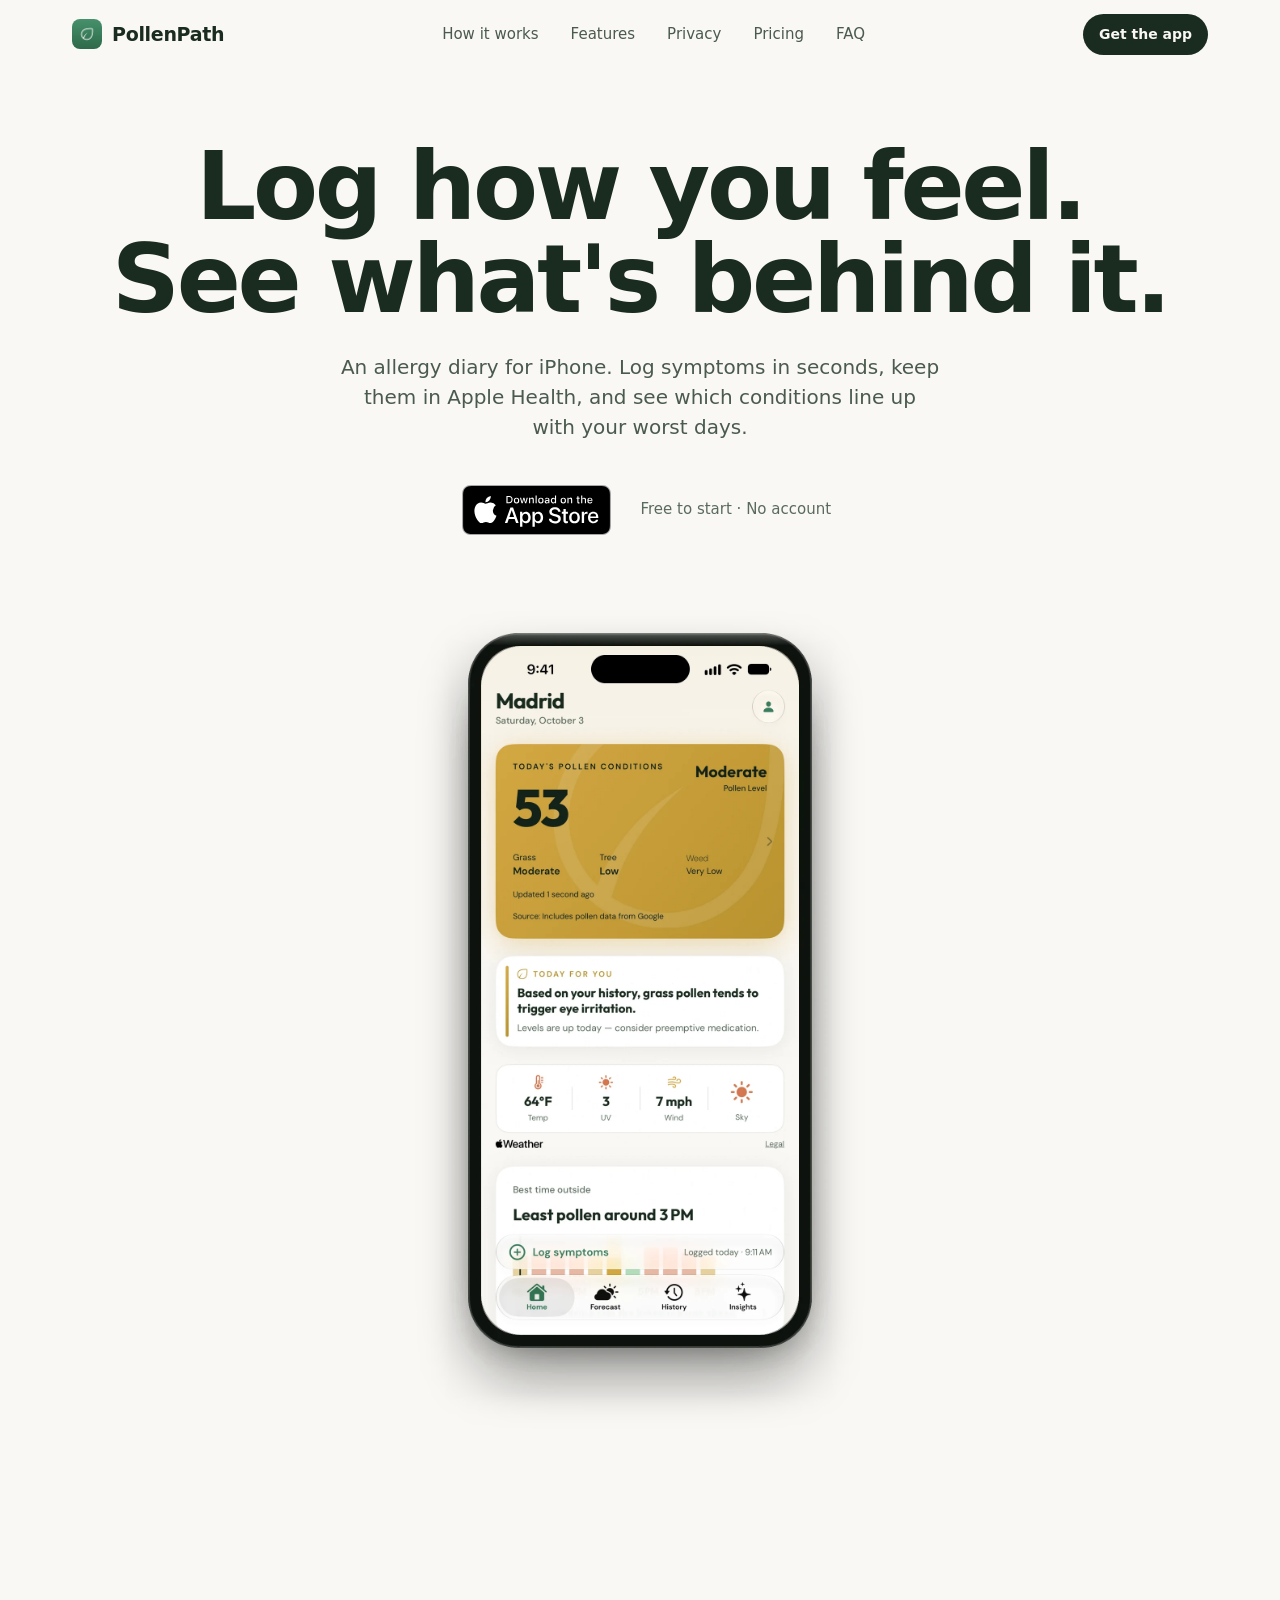
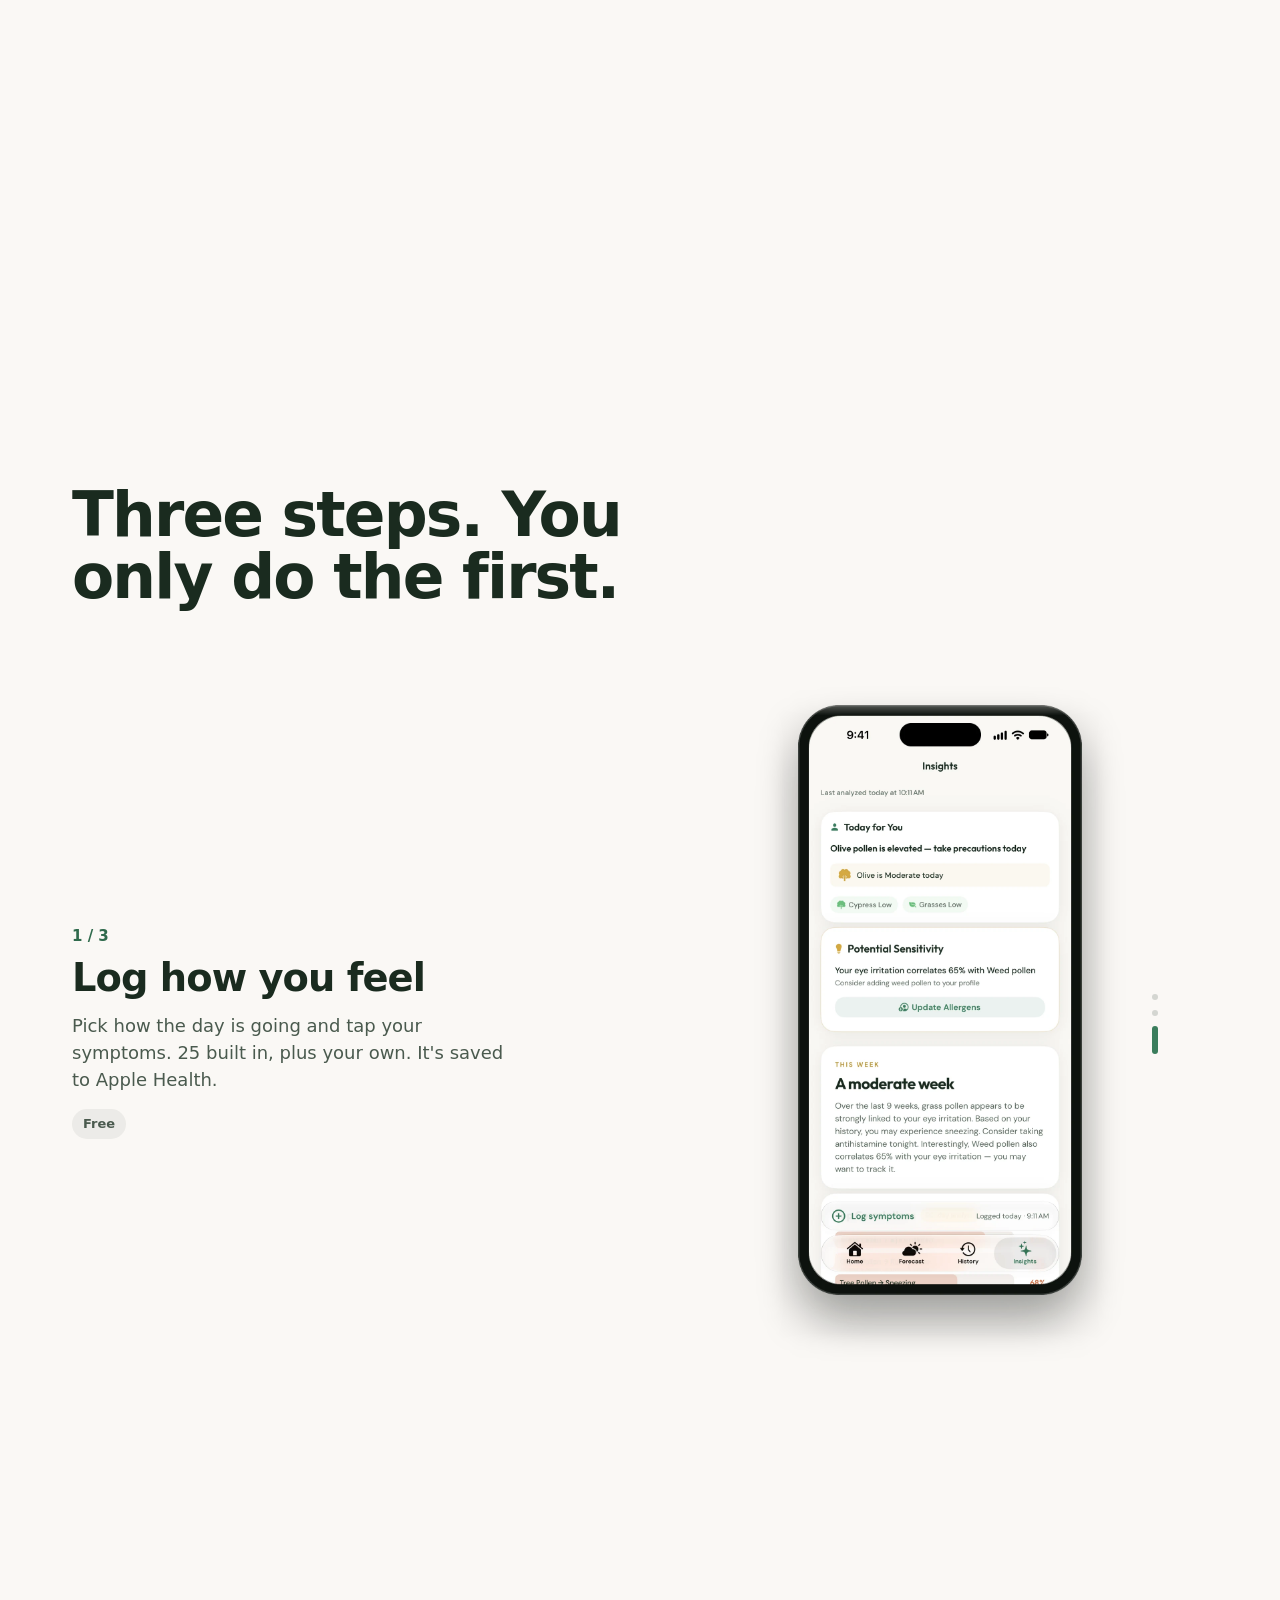
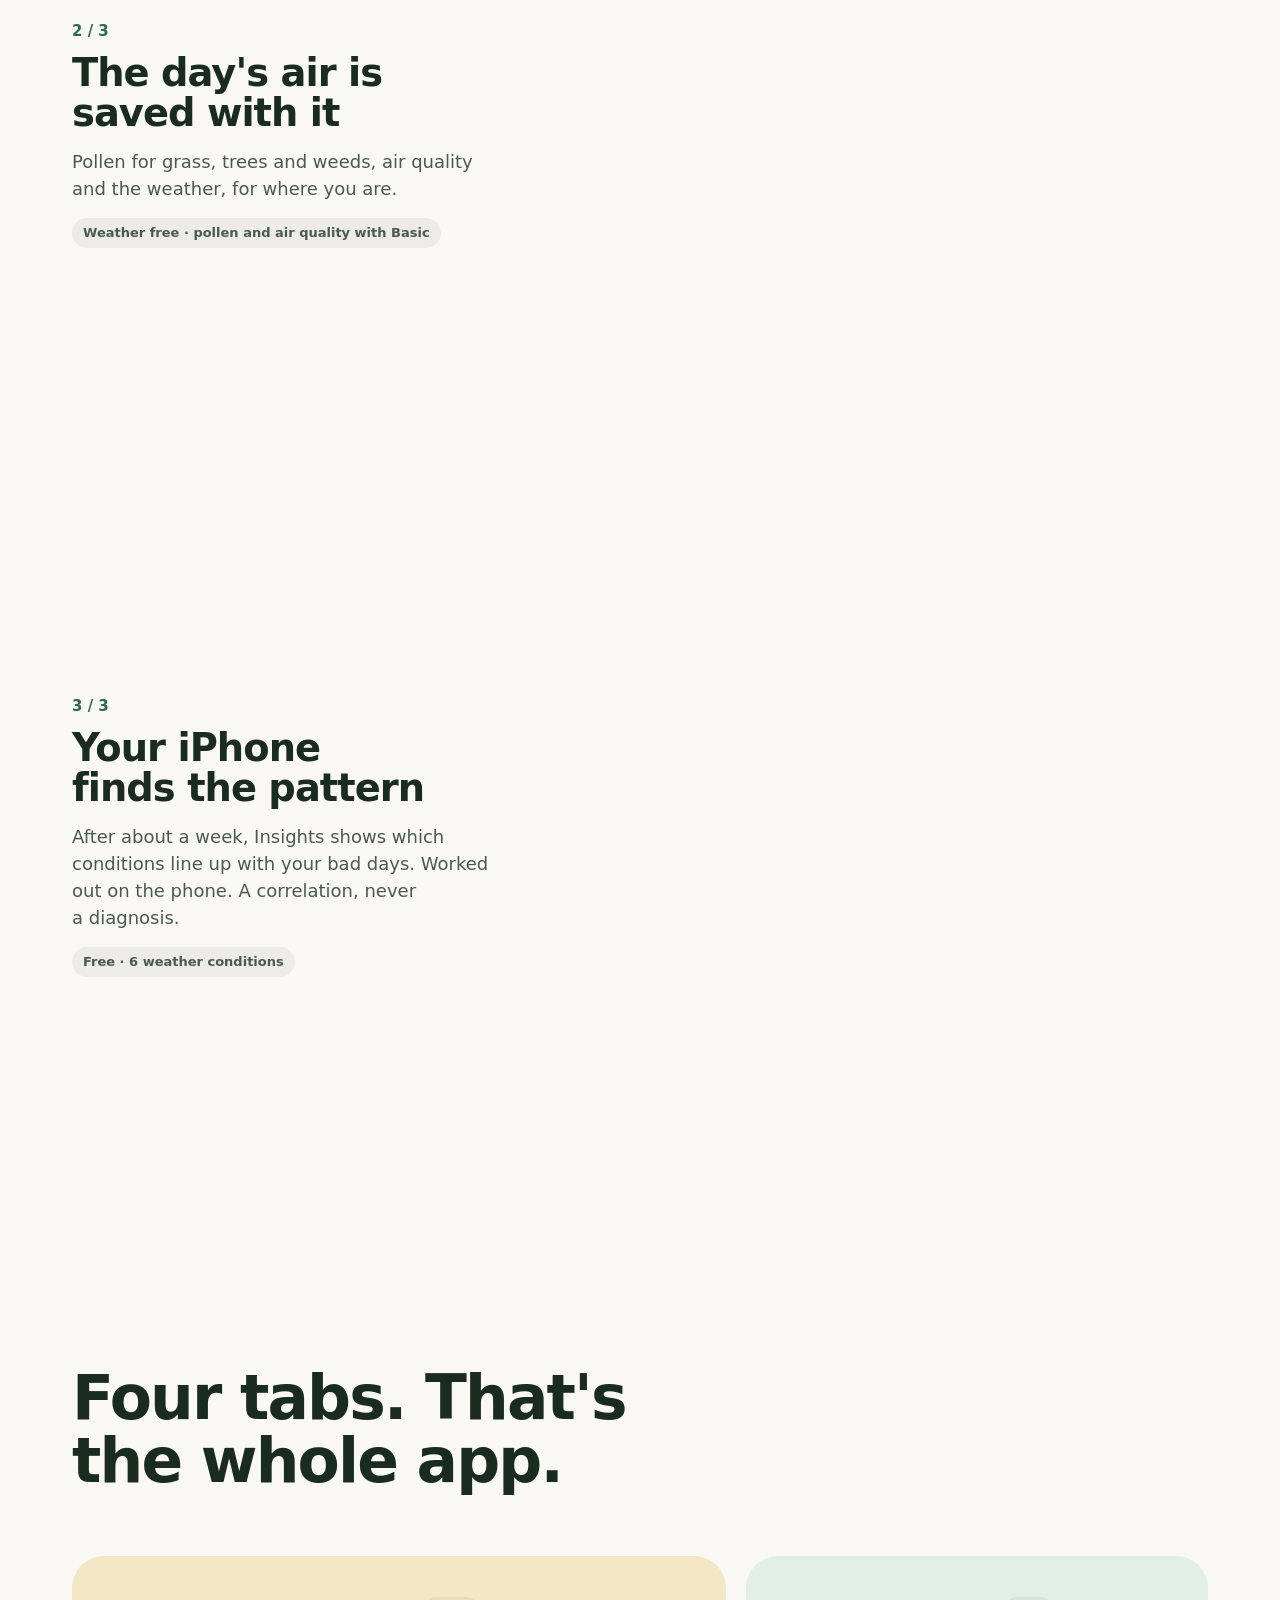
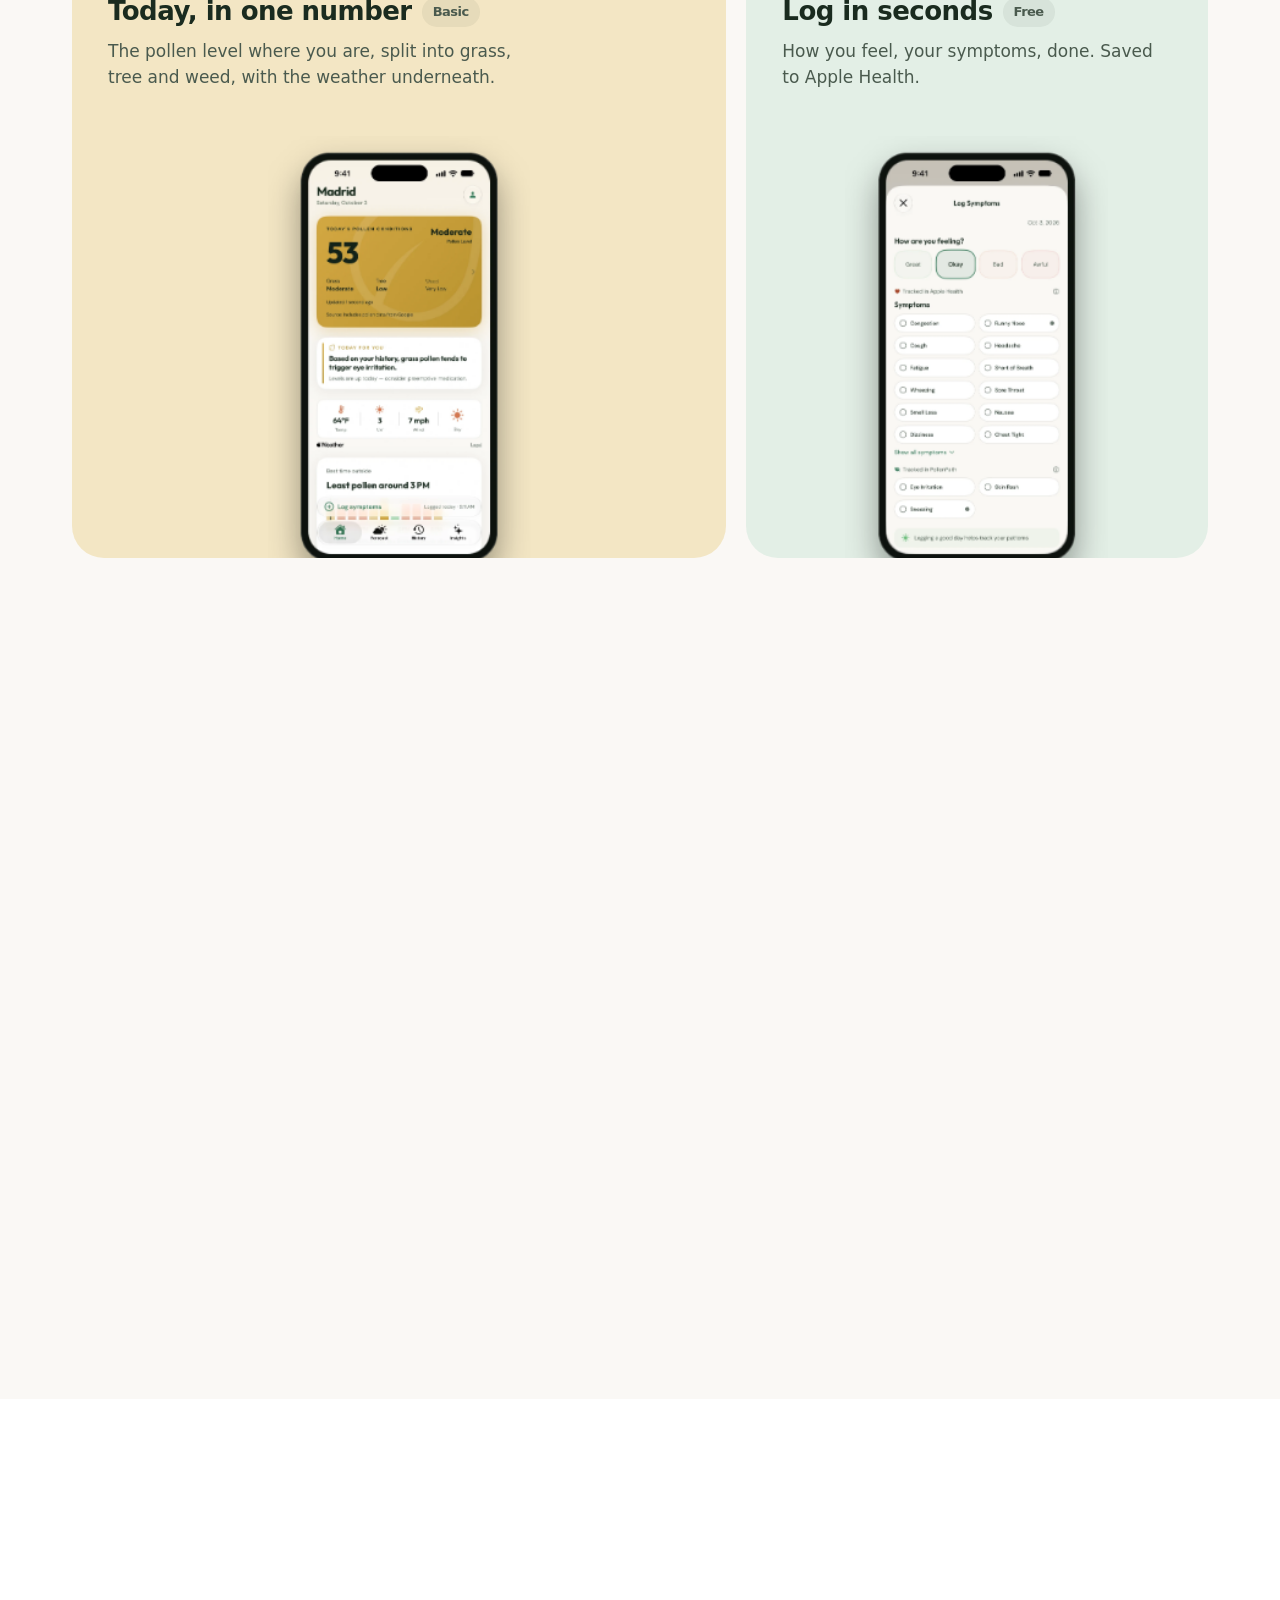
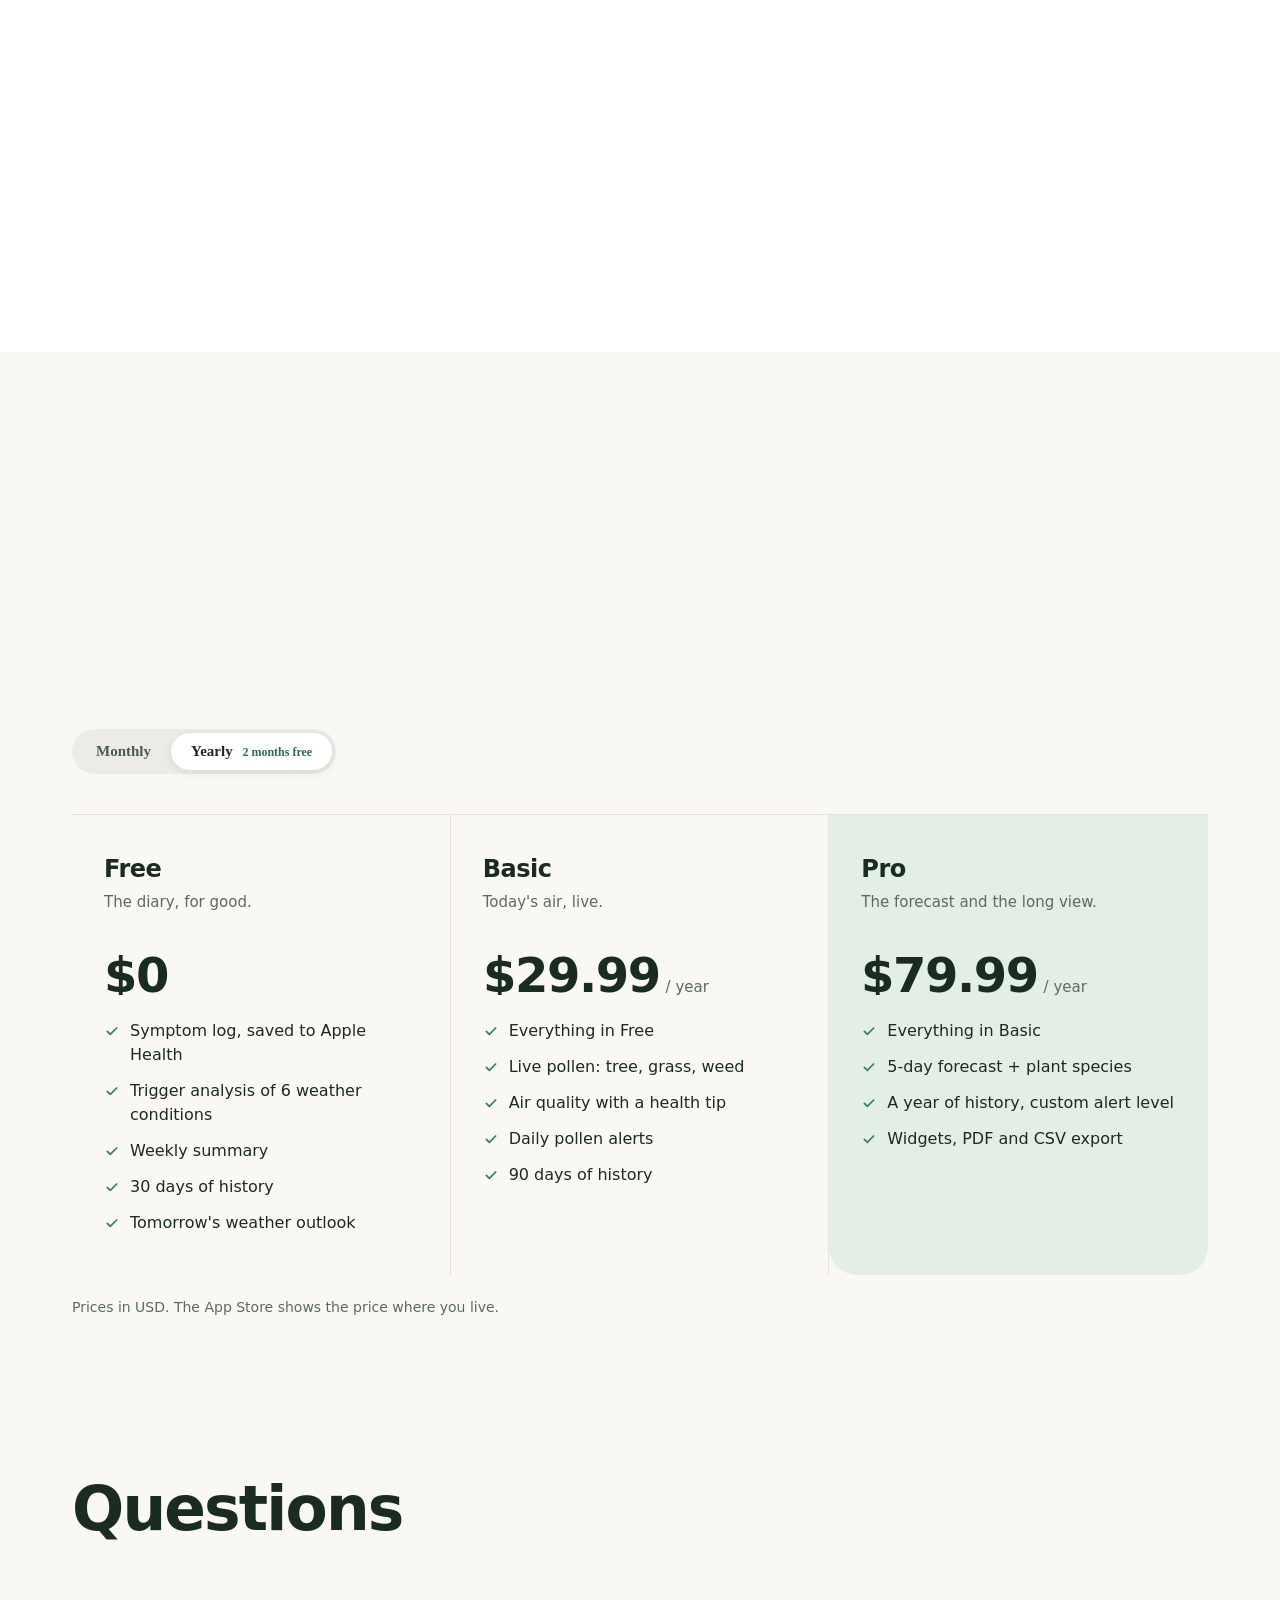
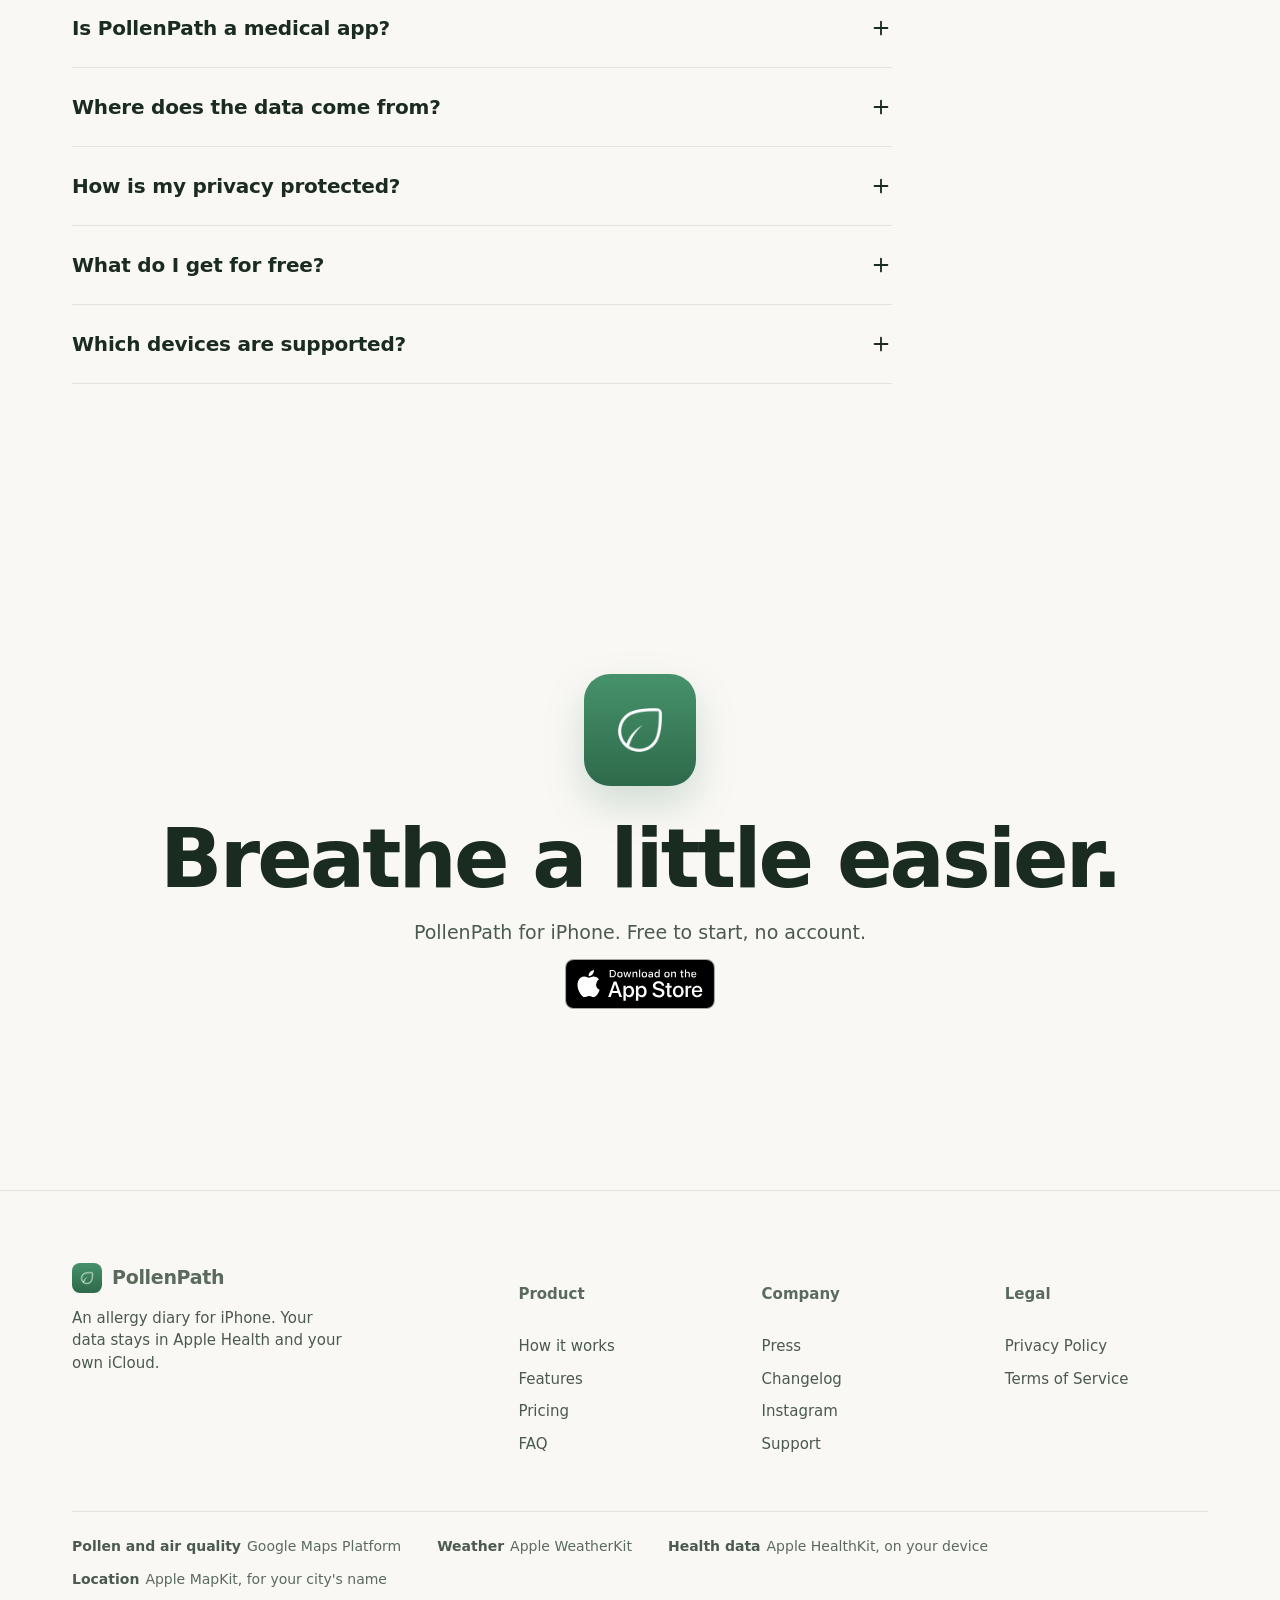
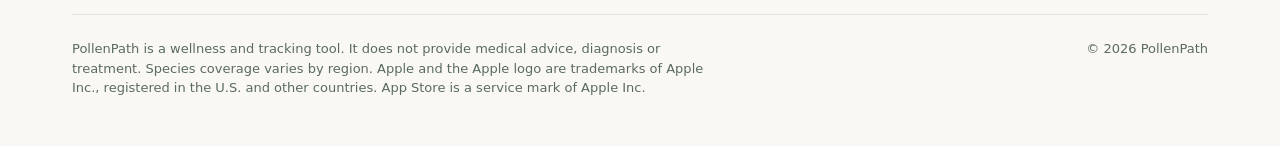
==== commit 7151a87f: "fix: pollenpath.app sells only what each tier adds (POL-980) - Basic no longer promises tomorrow's p" ====
--- a/index.html
+++ b/index.html
@@ -69,17 +69,17 @@
   <div class="wrap nav-in">
     <a class="brand" href="/"><img src="/img/icon-1.0.png" alt="">PollenPath</a>
     <nav class="links" aria-label="Main"><a href="/#how">How it works</a><a href="/#features">Features</a><a href="/#privacy">Privacy</a><a href="/#pricing">Pricing</a><a href="/#faq">FAQ</a></nav>
-    <div class="nav-actions"><span class="soon" data-show-when="pre"><span class="dot"></span>Coming soon</span><a class="soon" data-show-when="live" href="https://apps.apple.com/app/apple-store/id6760616969?pt=128658831&amp;ct=website&amp;mt=8">Get the app</a><button class="menu-btn" type="button" aria-label="Menu" aria-expanded="false" aria-controls="mobileMenu"><svg viewBox="0 0 24 24" fill="none" stroke="currentColor" stroke-width="2" stroke-linecap="round" aria-hidden="true"><path d="M4 7h16M4 12h16M4 17h16"/></svg></button></div>
+    <div class="nav-actions"><span class="soon" data-show-when="pre"><span class="dot"></span>Coming soon</span><a class="soon" data-show-when="live" href="https://apps.apple.com/app/id6760616969">Get the app</a><button class="menu-btn" type="button" aria-label="Menu" aria-expanded="false" aria-controls="mobileMenu"><svg viewBox="0 0 24 24" fill="none" stroke="currentColor" stroke-width="2" stroke-linecap="round" aria-hidden="true"><path d="M4 7h16M4 12h16M4 17h16"/></svg></button></div>
   </div>
 </header>
-<nav class="mobile-menu" id="mobileMenu" aria-label="Mobile"><a href="/#how">How it works</a><a href="/#features">Features</a><a href="/#privacy">Privacy</a><a href="/#pricing">Pricing</a><a href="/#faq">FAQ</a><a href="https://apps.apple.com/app/apple-store/id6760616969?pt=128658831&amp;ct=website&amp;mt=8" data-show-when="live">Download on the App Store</a></nav>
+<nav class="mobile-menu" id="mobileMenu" aria-label="Mobile"><a href="/#how">How it works</a><a href="/#features">Features</a><a href="/#privacy">Privacy</a><a href="/#pricing">Pricing</a><a href="/#faq">FAQ</a><a href="https://apps.apple.com/app/id6760616969" data-show-when="live">Download on the App Store</a></nav>
 
 <main id="top">
 <section class="hero" id="hero">
   <div class="wrap hero-copy">
     <h1><span class="ln in d1">Log how you feel.</span><span class="ln in d2">See what's behind it.</span></h1>
     <p class="lede in d3">An allergy diary for iPhone. Log symptoms in seconds, keep them in Apple Health, and see which conditions line up with your worst days.</p>
-    <div class="cta in d4"><span class="btn" data-show-when="pre"><span class="dot"></span>Coming soon to the App Store</span><a class="appstore" data-show-when="live" href="https://apps.apple.com/app/apple-store/id6760616969?pt=128658831&amp;ct=website&amp;mt=8"><img src="/img/appstore-badge.svg" width="150" height="50" alt="Download on the App Store"></a><span class="meta">Free to start · No account</span></div>
+    <div class="cta in d4"><span class="btn" data-show-when="pre"><span class="dot"></span>Coming soon to the App Store</span><a class="appstore" data-show-when="live" href="https://apps.apple.com/app/id6760616969"><img src="/img/appstore-badge.svg" width="150" height="50" alt="Download on the App Store"></a><span class="meta">Free to start · No account</span></div>
   </div>
   <div class="stage-track"><div class="stage" aria-hidden="true">
     <div class="rise">
@@ -121,7 +121,7 @@
         <div class="zoom" data-box="212,425,714" data-card="350,414"><div class="cam"><picture><source media="(prefers-color-scheme: dark)" srcset="/img/screens/logger-device-dark-1.0.webp"><img src="/img/screens/logger-device-1.0.webp" class="dev" alt="" width="1138" height="2056"></picture></div><picture><source media="(prefers-color-scheme: dark)" srcset="/img/bento/log-dark-1.0.webp"><img src="/img/bento/log-1.0.webp" class="vec" width="1338" height="1527" alt="Log sheet: how are you feeling, and a grid of symptoms"></picture></div></article>
       <article class="tile t-ins rv"><div><h3>Your triggers, found on your iPhone <span class="tier">Free · pollen with Basic</span></h3><p>After a week of logging, it shows which conditions line up with your bad days.</p></div>
         <div class="zoom" data-box="216,746,710" data-card="394,466"><div class="cam"><picture><source media="(prefers-color-scheme: dark)" srcset="/img/screens/insights-device-dark-1.0.webp"><img src="/img/screens/insights-device-1.0.webp" class="dev" alt="" width="1138" height="2056"></picture></div><picture><source media="(prefers-color-scheme: dark)" srcset="/img/bento/insight-dark-1.0.webp"><img src="/img/bento/insight-1.0.webp" class="vec" width="1398" height="741" alt="Insights card: your eye irritation correlates 65% with weed pollen"></picture></div></article>
-      <article class="tile t-fc rv"><div><h3>What's coming <span class="tier">Basic · 5-day with Pro</span></h3><p>Tomorrow's pollen, the next five days, and what it could mean for you.</p></div>
+      <article class="tile t-fc rv"><div><h3>What's coming <span class="tier">Free · 5-day pollen with Pro</span></h3><p>Tomorrow's weather and how you might feel. Pro adds the next five days of pollen.</p></div>
         <div class="zoom" data-box="218,694,708" data-card="360,424"><div class="cam"><picture><source media="(prefers-color-scheme: dark)" srcset="/img/screens/forecast-device-dark-1.0.webp"><img src="/img/screens/forecast-device-1.0.webp" class="dev" alt="" width="1138" height="2056"></picture></div><picture><source media="(prefers-color-scheme: dark)" srcset="/img/bento/forecast-dark-1.0.webp"><img src="/img/bento/forecast-1.0.webp" class="vec" width="1296" height="1170" alt="Forecast card: grass pollen trending up, 70 high"></picture></div></article>
     </div>
   </div>
@@ -143,9 +143,9 @@
       <div class="plan"><h3>Free</h3><p class="for">The diary, for good.</p><div class="price"><span class="pv"><span class="amt" data-m="$0" data-y="$0">$0</span></span></div>
         <ul><li>Symptom log, saved to Apple Health</li><li>Trigger analysis of 6 weather conditions</li><li>Weekly summary</li><li>30 days of history</li><li>Tomorrow's weather outlook</li></ul></div>
       <div class="plan"><h3>Basic</h3><p class="for">Today's air, live.</p><div class="price"><span class="pv"><span class="amt" data-m="$2.99" data-y="$29.99">$29.99</span><span class="per" data-m="/ month" data-y="/ year">/ year</span></span></div>
-        <ul><li>Everything in Free</li><li>Live pollen: tree, grass, weed</li><li>Air quality with a health tip</li><li>Tomorrow's pollen + daily alerts</li><li>90 days of history</li></ul></div>
+        <ul><li>Everything in Free</li><li>Live pollen: tree, grass, weed</li><li>Air quality with a health tip</li><li>Daily pollen alerts</li><li>90 days of history</li></ul></div>
       <div class="plan pro"><h3>Pro</h3><p class="for">The forecast and the long view.</p><div class="price"><span class="pv"><span class="amt" data-m="$7.99" data-y="$79.99">$79.99</span><span class="per" data-m="/ month" data-y="/ year">/ year</span></span></div>
-        <ul><li>Everything in Basic</li><li>5-day forecast + plant species</li><li>A year of history, custom alert level</li><li>Widgets, PDF and CSV export</li><li>Symptom prediction after 3 weeks</li></ul></div>
+        <ul><li>Everything in Basic</li><li>5-day forecast + plant species</li><li>A year of history, custom alert level</li><li>Widgets, PDF and CSV export</li></ul></div>
     </div>
     <p class="fine">Prices in USD. The App Store shows the price where you live.</p>
   </div>
@@ -158,7 +158,7 @@
       <details><summary>Is PollenPath a medical app?<svg width="22" height="22" viewBox="0 0 24 24" fill="none" stroke="currentColor" stroke-width="2" stroke-linecap="round"><path d="M12 5v14M5 12h14"/></svg></summary><p>No. It's a wellness and tracking tool that helps you notice patterns between how you feel and what's in the air. It doesn't give medical advice or a diagnosis. For medical concerns, talk to a clinician.</p></details>
       <details><summary>Where does the data come from?<svg width="22" height="22" viewBox="0 0 24 24" fill="none" stroke="currentColor" stroke-width="2" stroke-linecap="round"><path d="M12 5v14M5 12h14"/></svg></summary><p>Pollen and air quality come from Google, and the weather from Apple Weather. Coverage varies by country, and some local plants may not be included.</p></details>
       <details><summary>How is my privacy protected?<svg width="22" height="22" viewBox="0 0 24 24" fill="none" stroke="currentColor" stroke-width="2" stroke-linecap="round"><path d="M12 5v14M5 12h14"/></svg></summary><p>There's no account and no PollenPath server. Your symptoms live in Apple Health and your own iCloud, and the trigger analysis runs on your iPhone. The app sends your location to fetch pollen, air quality and weather. No ads, no trackers.</p></details>
-      <details><summary>What do I get for free?<svg width="22" height="22" viewBox="0 0 24 24" fill="none" stroke="currentColor" stroke-width="2" stroke-linecap="round"><path d="M12 5v14M5 12h14"/></svg></summary><p>Symptom logging with 25 built-in symptoms plus your own, trigger analysis of six weather conditions after a week, a weekly summary, 30 days of history and tomorrow's weather outlook. Basic and Pro add live pollen, air quality, forecasts and longer history.</p></details>
+      <details><summary>What do I get for free?<svg width="22" height="22" viewBox="0 0 24 24" fill="none" stroke="currentColor" stroke-width="2" stroke-linecap="round"><path d="M12 5v14M5 12h14"/></svg></summary><p>Symptom logging with 25 built-in symptoms plus your own, trigger analysis of six weather conditions after a week, a weekly summary, 30 days of history and tomorrow's weather outlook. Basic adds live pollen, air quality and daily alerts. Pro adds the 5-day forecast and a year of history.</p></details>
       <details><summary>Which devices are supported?<svg width="22" height="22" viewBox="0 0 24 24" fill="none" stroke="currentColor" stroke-width="2" stroke-linecap="round"><path d="M12 5v14M5 12h14"/></svg></summary><p>iPhone with iOS 26.4 or later. Home Screen and Lock Screen widgets come with Pro.</p></details>
     </div>
   </div>
@@ -169,7 +169,7 @@
     <img class="end-icon rv" src="/img/icon-1.0.png" width="1024" height="1024" alt="PollenPath app icon">
     <h2 class="rv">Breathe a little easier.</h2>
     <p class="end-sub rv">PollenPath for iPhone. Free to start, no account.</p>
-    <span class="btn rv" data-show-when="pre"><span class="dot"></span>Coming soon to the App Store</span><a class="appstore rv" data-show-when="live" href="https://apps.apple.com/app/apple-store/id6760616969?pt=128658831&amp;ct=website&amp;mt=8"><img src="/img/appstore-badge.svg" width="150" height="50" alt="Download on the App Store"></a>
+    <span class="btn rv" data-show-when="pre"><span class="dot"></span>Coming soon to the App Store</span><a class="appstore rv" data-show-when="live" href="https://apps.apple.com/app/id6760616969"><img src="/img/appstore-badge.svg" width="150" height="50" alt="Download on the App Store"></a>
   </div>
 </section>
 </main>
@@ -181,7 +181,7 @@
       <nav aria-label="Company"><h4>Company</h4><a href="/press.html">Press</a><a href="/changelog.html">Changelog</a><a href="https://instagram.com/pollenpath.app">Instagram</a><a href="/support.html">Support</a></nav>
       <nav aria-label="Legal"><h4>Legal</h4><a href="/privacy-policy.html">Privacy Policy</a><a href="/terms-of-service.html">Terms of Service</a></nav>
     </div>
-    <dl class="attrib"><div><dt>Pollen and air quality</dt><dd>Google Maps Platform</dd></div><div><dt>Weather</dt><dd>Apple WeatherKit</dd></div><div><dt>Health data</dt><dd>Apple HealthKit, on your device</dd></div><div><dt>Location</dt><dd>Apple MapKit, city level only</dd></div></dl>
+    <dl class="attrib"><div><dt>Pollen and air quality</dt><dd>Google Maps Platform</dd></div><div><dt>Weather</dt><dd>Apple WeatherKit</dd></div><div><dt>Health data</dt><dd>Apple HealthKit, on your device</dd></div><div><dt>Location</dt><dd>Apple MapKit, for your city's name</dd></div></dl>
     <div class="foot-base"><p>PollenPath is a wellness and tracking tool. It does not provide medical advice, diagnosis or treatment. Species coverage varies by region. Apple and the Apple logo are trademarks of Apple Inc., registered in the U.S. and other countries. App Store is a service mark of Apple Inc.</p><p>© 2026 PollenPath</p></div>
   </div>
 </footer>
--- a/site.css
+++ b/site.css
@@ -79,10 +79,10 @@
 /* how it works: sticky phone */
 .how{display:grid;grid-template-columns:1fr 1fr;gap:64px;margin-top:72px}
 .steps{display:flex;flex-direction:column}
-.step{min-height:78vh;display:flex;flex-direction:column;justify-content:center;opacity:.28;transition:opacity .5s var(--ease-out)}
-.step.on{opacity:1}
+.step{min-height:78vh;display:flex;flex-direction:column;justify-content:center}
+.step.on h3{opacity:1}
 .step .n{font-size:15px;font-weight:600;color:var(--green-ink);font-variant-numeric:tabular-nums}
-.step h3{font-size:clamp(30px,3vw,42px);letter-spacing:-.025em;line-height:1.06;margin:10px 0 14px}
+.step h3{font-size:clamp(30px,3vw,42px);letter-spacing:-.025em;line-height:1.06;margin:10px 0 14px;opacity:.5;transition:opacity .5s var(--ease-out)}
 .step p{font-size:18px;color:var(--ink-2);max-width:440px}
 .tier{display:inline-block;margin-top:16px;font-size:13px;font-weight:600;padding:5px 11px;border-radius:100px;background:var(--chip);color:var(--ink-2)}
 .sticky{position:sticky;top:12vh;height:76vh;display:grid;place-items:center}
@@ -193,7 +193,7 @@
 .site-foot{border-top:1px solid var(--line);padding:72px 0 48px;font-size:15px;color:var(--ink-3);background:var(--bg)}
 .foot-top{display:grid;grid-template-columns:2fr 1fr 1fr 1fr;gap:40px}
 .foot-brand p{margin-top:14px;max-width:300px;color:var(--ink-2)}
-.site-foot h4{margin:0 0 14px;font-size:13px;font-weight:600;color:var(--ink);letter-spacing:.02em}
+.site-foot h2{margin:0 0 14px;font-size:13px;font-weight:600;color:var(--ink);letter-spacing:.02em}
 .site-foot nav{display:flex;flex-direction:column;gap:10px}
 .site-foot nav a{text-decoration:none;color:var(--ink-2);transition:color .2s}
 .site-foot nav a:hover{color:var(--ink)}
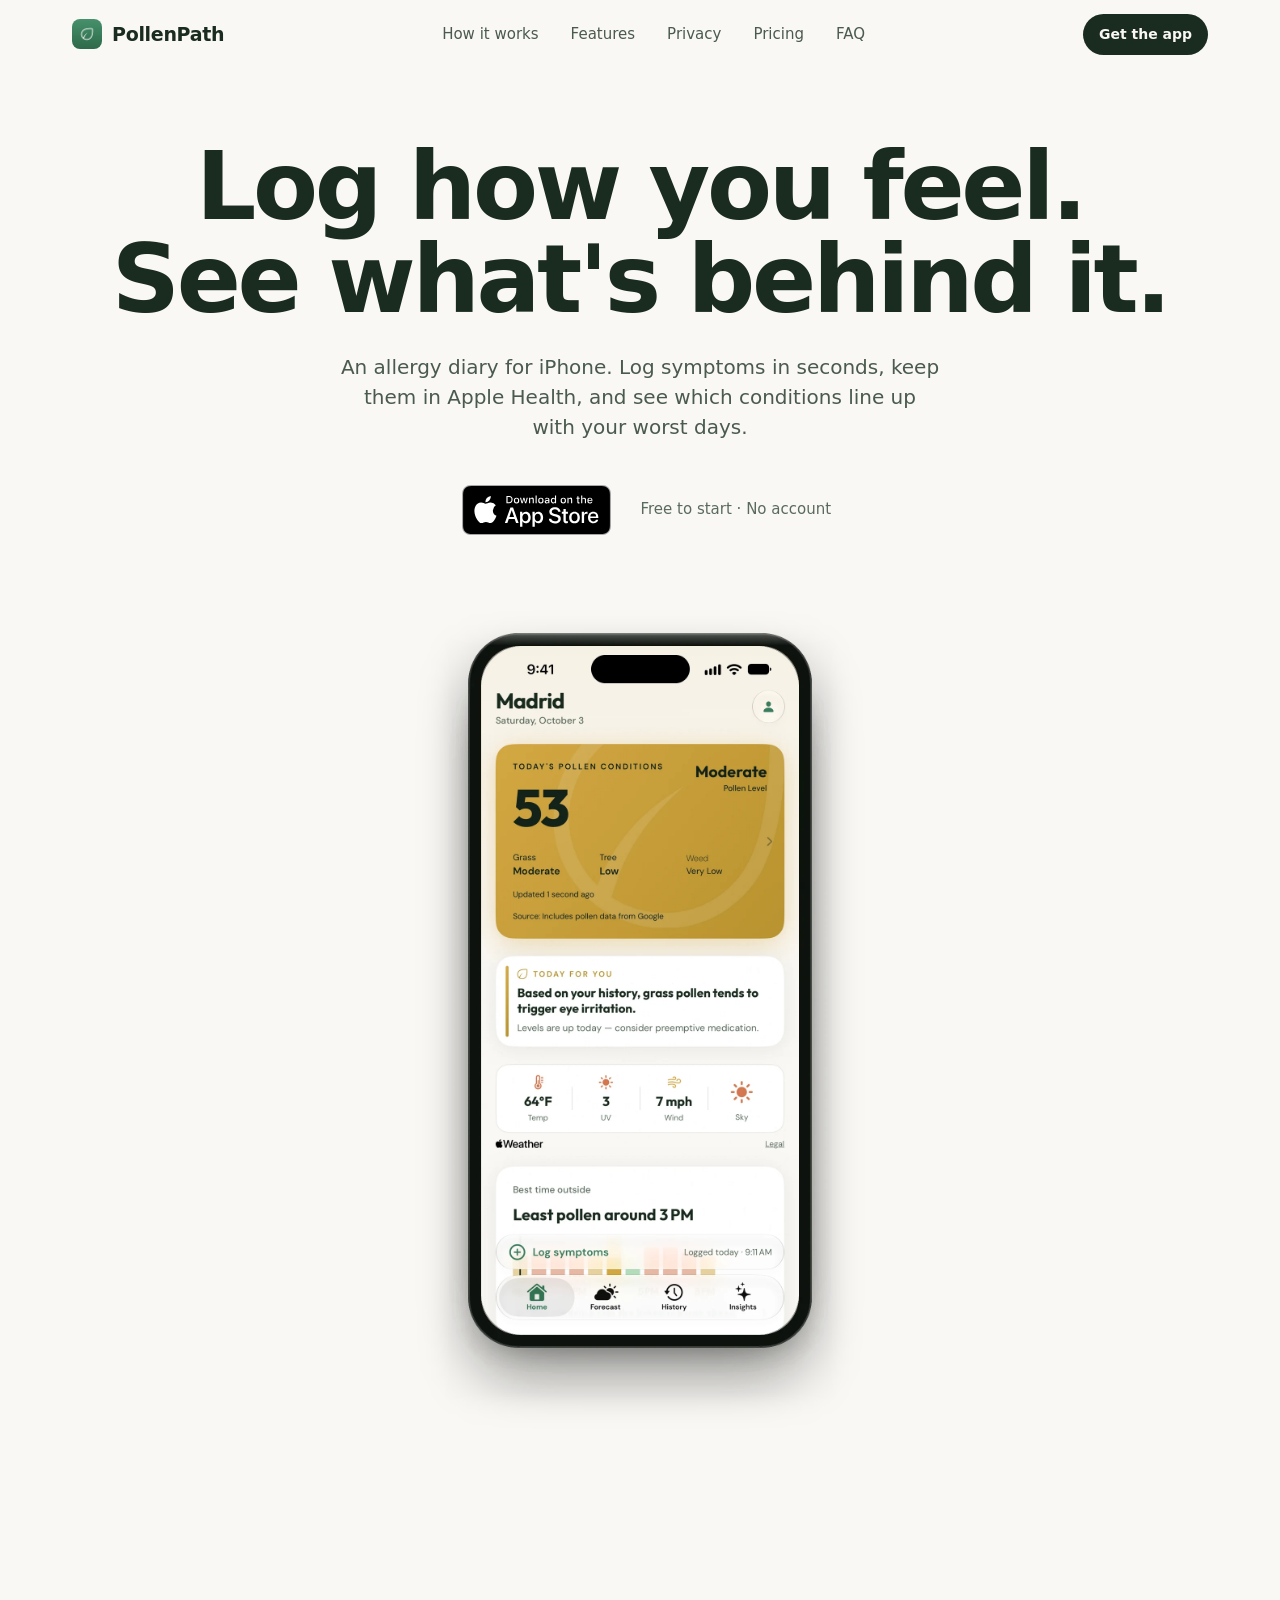
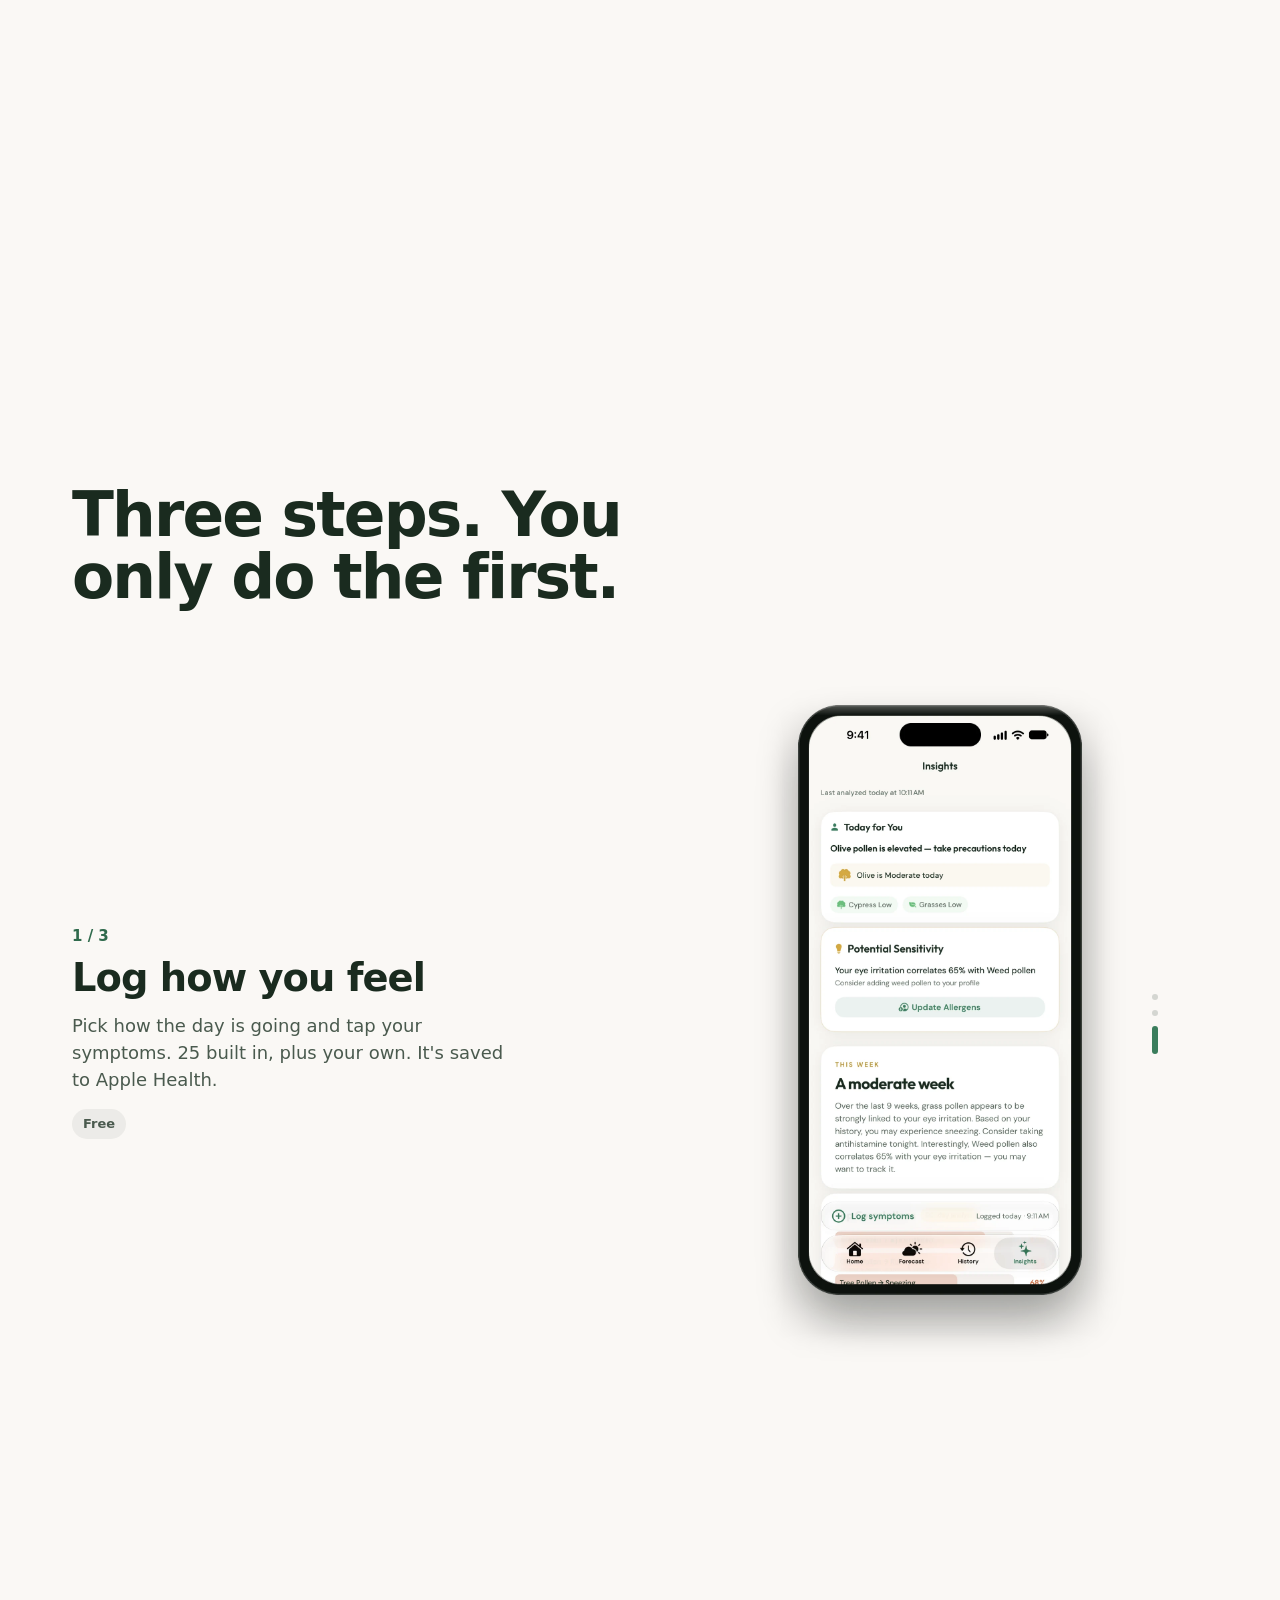
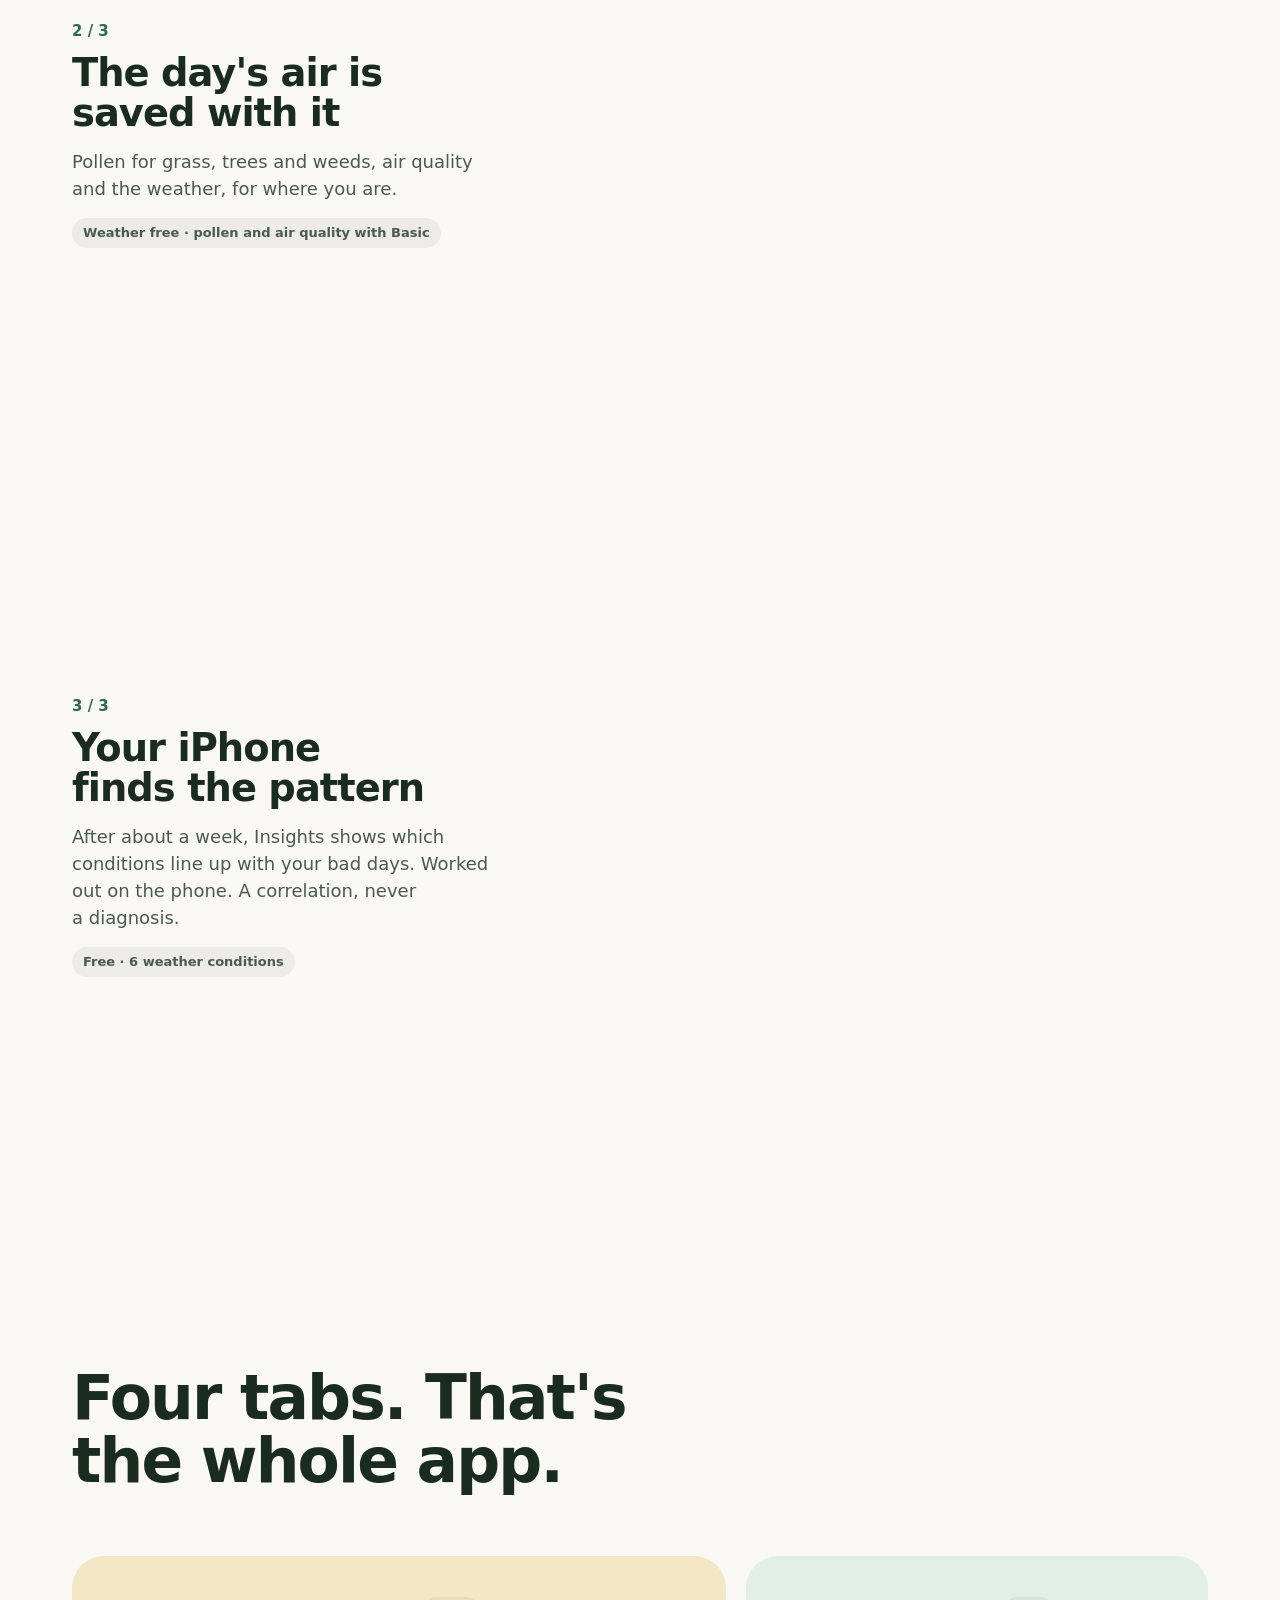
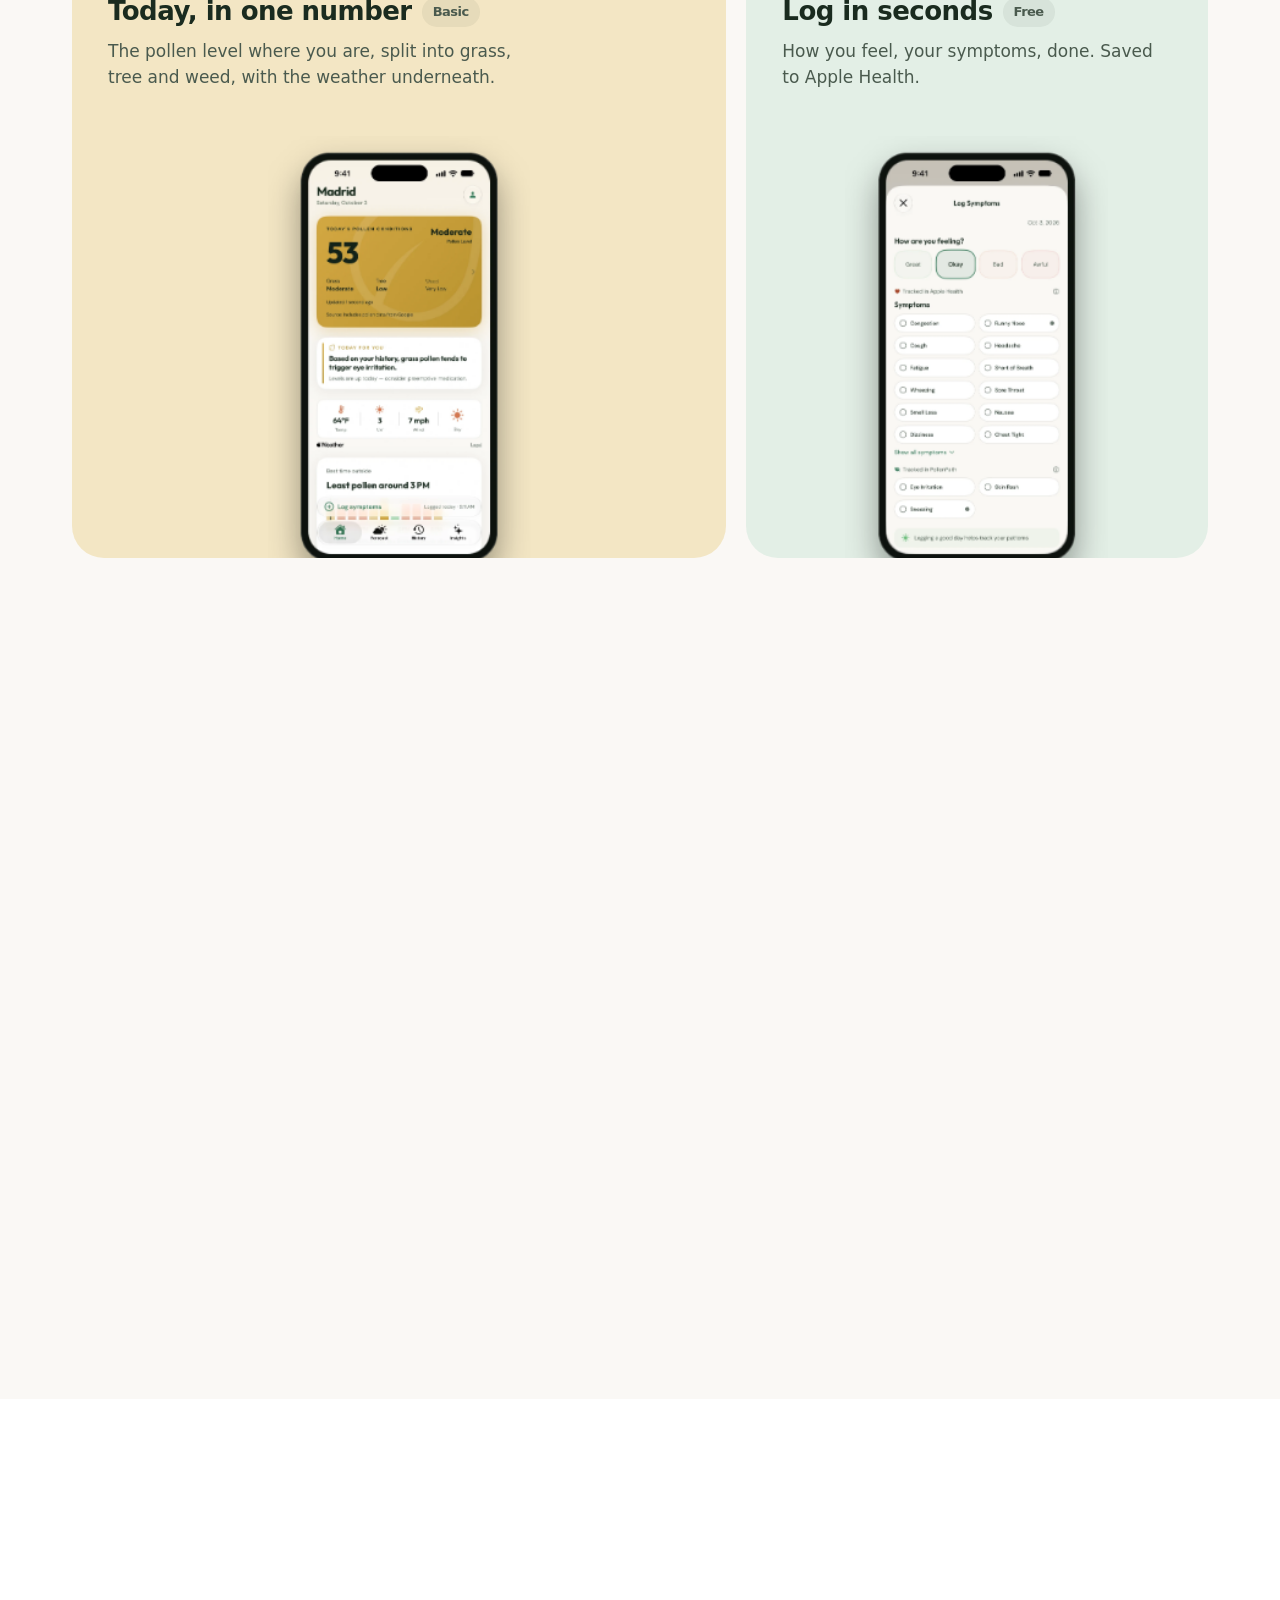
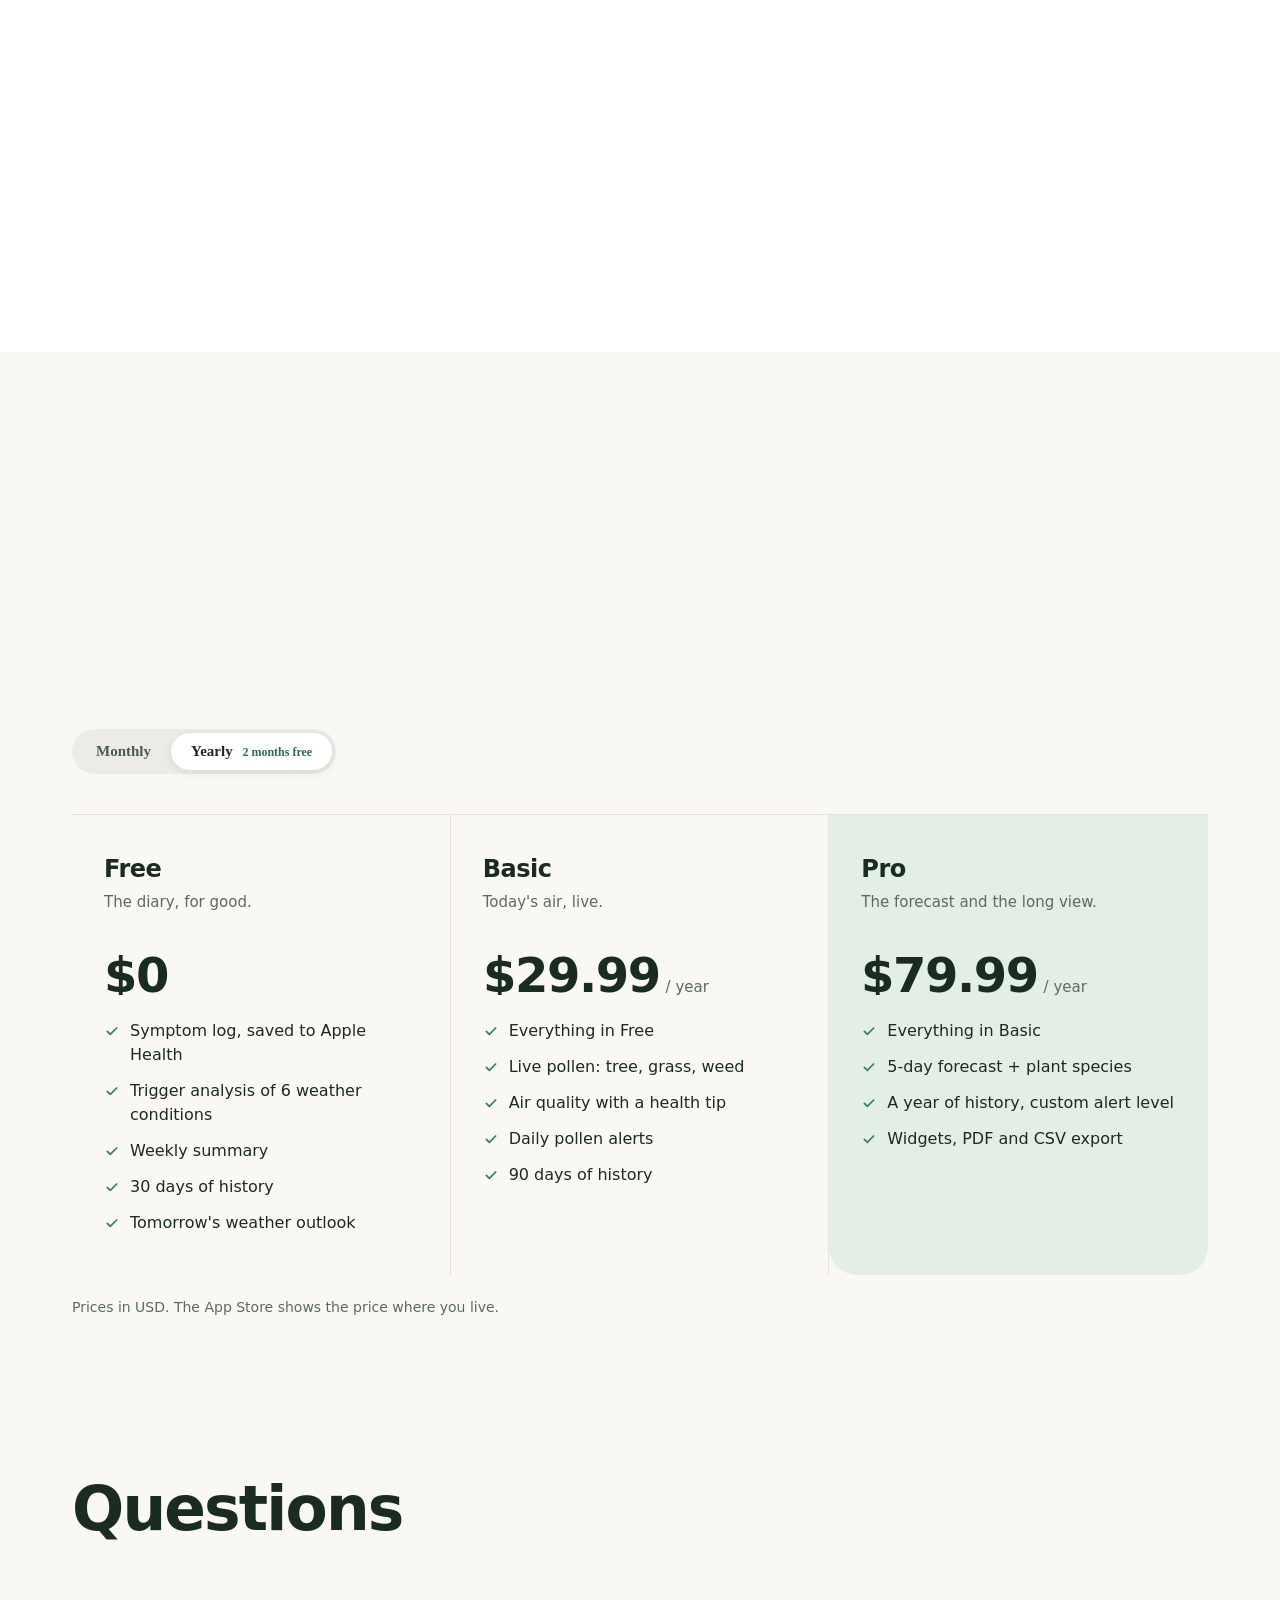
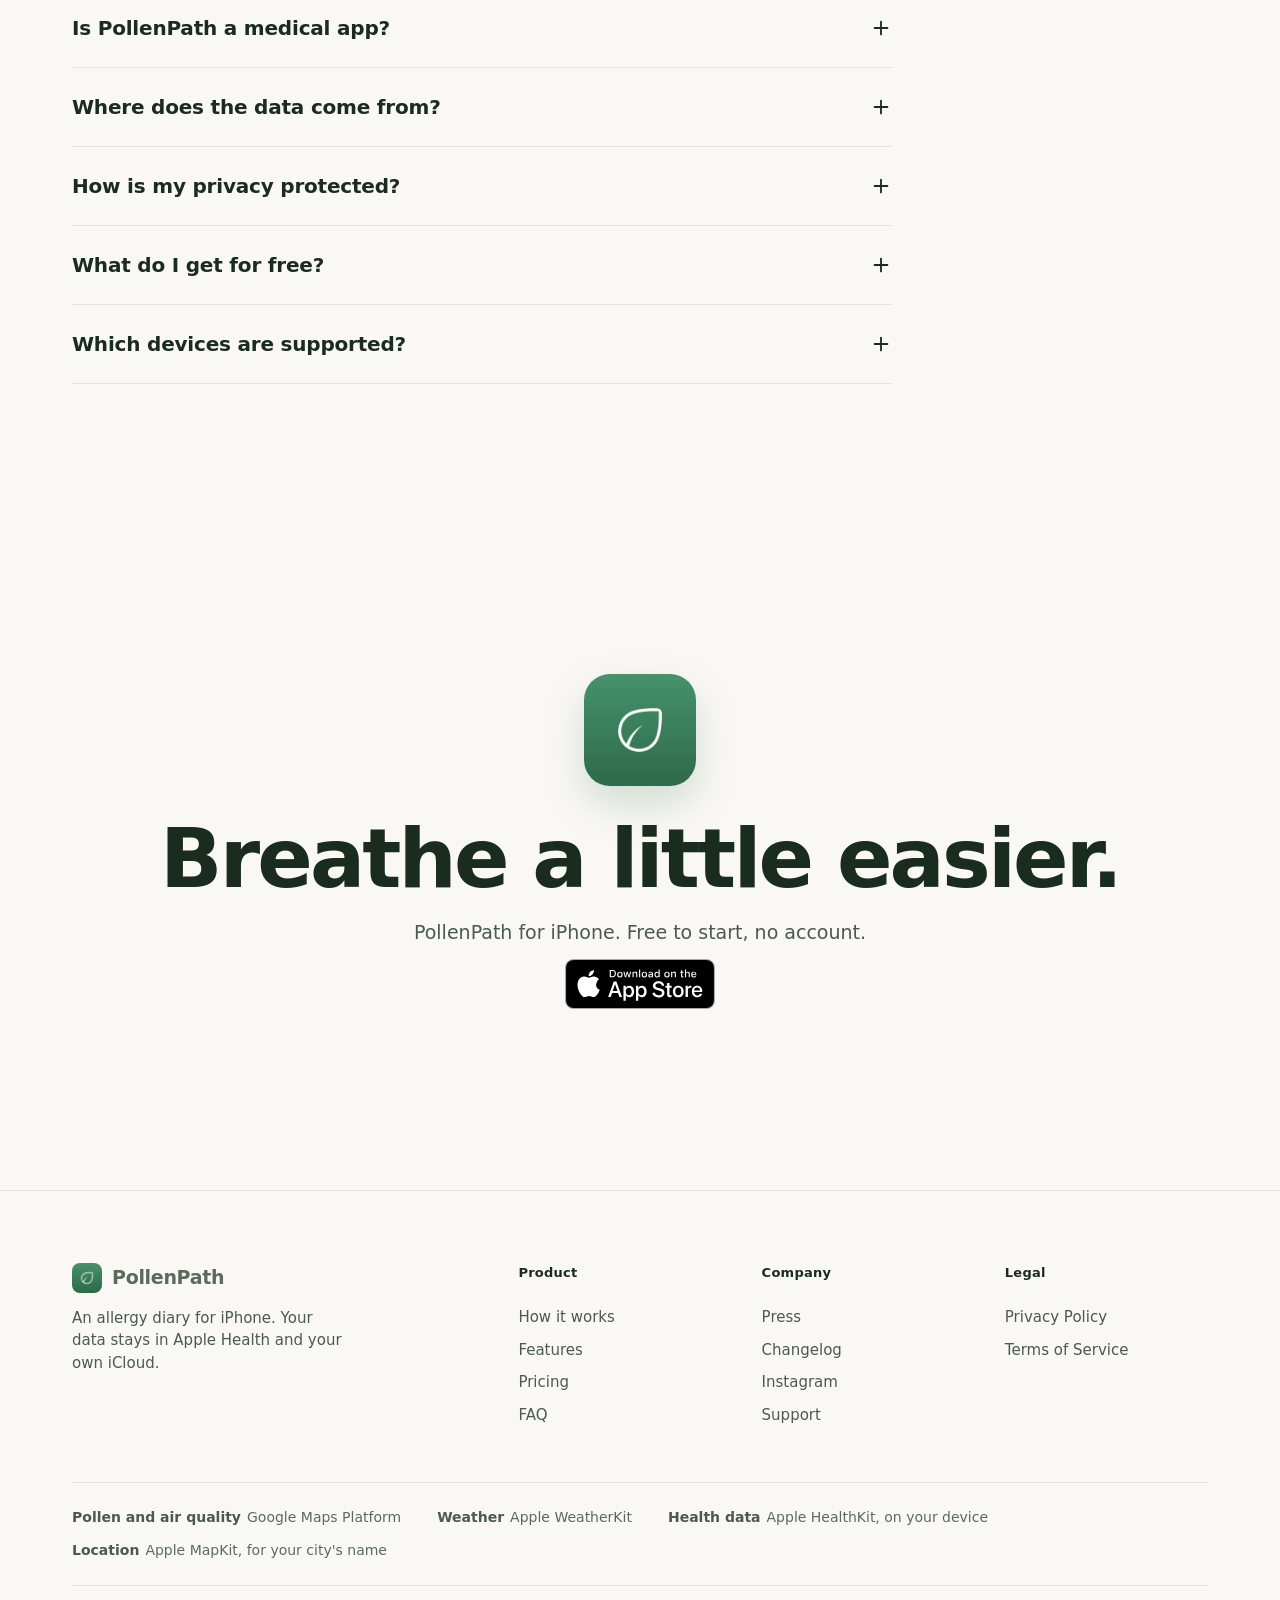
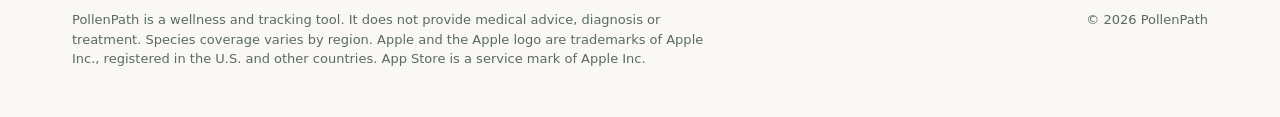
==== commit 67d6e79a: "fix: put each changelog image in its own release - The 1.0 phone moves into the v1.0.0 entry. It was" ====
--- a/index.html
+++ b/index.html
@@ -1,14 +1,9 @@
 <!DOCTYPE html>
 <!--
-  Launch-day flip: this site ships both pre-launch and live-launch CTA variants
-  in a single static build. The `data-launch` attribute below gates which set is
-  visible (CSS via `[data-show-when]` selectors). Pre-launch shows a static
-  "Coming soon" badge (no waitlist, no links); live shows the App Store CTAs.
-  To go live:
-    1. Flip `data-launch="pre"` → `data-launch="live"` on the <html> element of EVERY page (the nav CTA is on all of them):
-       sed -i '' 's/data-launch="pre"/data-launch="live"/' *.html
-    2. No CSP change needed.
-    3. Commit, push — Cloudflare Pages auto-deploys.
+  Launch state: the site went live with the 1.0 release on 2026-11-02 (POL-985).
+  Every page's <html> carries `data-launch="live"`, which shows the App Store
+  CTAs (CSS via `[data-show-when]` selectors). The `pre` variant ("Coming soon"
+  badge, no links) is still in the markup and CSS, but no page uses it.
 -->
 <html lang="en" data-launch="live">
 <head>
@@ -69,17 +64,17 @@
   <div class="wrap nav-in">
     <a class="brand" href="/"><img src="/img/icon-1.0.png" alt="">PollenPath</a>
     <nav class="links" aria-label="Main"><a href="/#how">How it works</a><a href="/#features">Features</a><a href="/#privacy">Privacy</a><a href="/#pricing">Pricing</a><a href="/#faq">FAQ</a></nav>
-    <div class="nav-actions"><span class="soon" data-show-when="pre"><span class="dot"></span>Coming soon</span><a class="soon" data-show-when="live" href="https://apps.apple.com/app/id6760616969">Get the app</a><button class="menu-btn" type="button" aria-label="Menu" aria-expanded="false" aria-controls="mobileMenu"><svg viewBox="0 0 24 24" fill="none" stroke="currentColor" stroke-width="2" stroke-linecap="round" aria-hidden="true"><path d="M4 7h16M4 12h16M4 17h16"/></svg></button></div>
+    <div class="nav-actions"><span class="soon" data-show-when="pre"><span class="dot"></span>Coming soon</span><a class="soon" data-show-when="live" href="https://apps.apple.com/app/apple-store/id6760616969?pt=128658831&amp;ct=website&amp;mt=8">Get the app</a><button class="menu-btn" type="button" aria-label="Menu" aria-expanded="false" aria-controls="mobileMenu"><svg viewBox="0 0 24 24" fill="none" stroke="currentColor" stroke-width="2" stroke-linecap="round" aria-hidden="true"><path d="M4 7h16M4 12h16M4 17h16"/></svg></button></div>
   </div>
 </header>
-<nav class="mobile-menu" id="mobileMenu" aria-label="Mobile"><a href="/#how">How it works</a><a href="/#features">Features</a><a href="/#privacy">Privacy</a><a href="/#pricing">Pricing</a><a href="/#faq">FAQ</a><a href="https://apps.apple.com/app/id6760616969" data-show-when="live">Download on the App Store</a></nav>
+<nav class="mobile-menu" id="mobileMenu" aria-label="Mobile"><a href="/#how">How it works</a><a href="/#features">Features</a><a href="/#privacy">Privacy</a><a href="/#pricing">Pricing</a><a href="/#faq">FAQ</a><a href="https://apps.apple.com/app/apple-store/id6760616969?pt=128658831&amp;ct=website&amp;mt=8" data-show-when="live">Download on the App Store</a></nav>
 
 <main id="top">
 <section class="hero" id="hero">
   <div class="wrap hero-copy">
     <h1><span class="ln in d1">Log how you feel.</span><span class="ln in d2">See what's behind it.</span></h1>
     <p class="lede in d3">An allergy diary for iPhone. Log symptoms in seconds, keep them in Apple Health, and see which conditions line up with your worst days.</p>
-    <div class="cta in d4"><span class="btn" data-show-when="pre"><span class="dot"></span>Coming soon to the App Store</span><a class="appstore" data-show-when="live" href="https://apps.apple.com/app/id6760616969"><img src="/img/appstore-badge.svg" width="150" height="50" alt="Download on the App Store"></a><span class="meta">Free to start · No account</span></div>
+    <div class="cta in d4"><span class="btn" data-show-when="pre"><span class="dot"></span>Coming soon to the App Store</span><a class="appstore" data-show-when="live" href="https://apps.apple.com/app/apple-store/id6760616969?pt=128658831&amp;ct=website&amp;mt=8"><img src="/img/appstore-badge.svg" width="150" height="50" alt="Download on the App Store"></a><span class="meta">Free to start · No account</span></div>
   </div>
   <div class="stage-track"><div class="stage" aria-hidden="true">
     <div class="rise">
@@ -169,7 +164,7 @@
     <img class="end-icon rv" src="/img/icon-1.0.png" width="1024" height="1024" alt="PollenPath app icon">
     <h2 class="rv">Breathe a little easier.</h2>
     <p class="end-sub rv">PollenPath for iPhone. Free to start, no account.</p>
-    <span class="btn rv" data-show-when="pre"><span class="dot"></span>Coming soon to the App Store</span><a class="appstore rv" data-show-when="live" href="https://apps.apple.com/app/id6760616969"><img src="/img/appstore-badge.svg" width="150" height="50" alt="Download on the App Store"></a>
+    <span class="btn rv" data-show-when="pre"><span class="dot"></span>Coming soon to the App Store</span><a class="appstore rv" data-show-when="live" href="https://apps.apple.com/app/apple-store/id6760616969?pt=128658831&amp;ct=website&amp;mt=8"><img src="/img/appstore-badge.svg" width="150" height="50" alt="Download on the App Store"></a>
   </div>
 </section>
 </main>
@@ -177,9 +172,9 @@
   <div class="wrap">
     <div class="foot-top">
       <div class="foot-brand"><a class="brand" href="/"><img src="/img/icon-1.0.png" alt="">PollenPath</a><p>An allergy diary for iPhone. Your data stays in Apple Health and your own iCloud.</p></div>
-      <nav aria-label="Product"><h4>Product</h4><a href="/#how">How it works</a><a href="/#features">Features</a><a href="/#pricing">Pricing</a><a href="/#faq">FAQ</a></nav>
-      <nav aria-label="Company"><h4>Company</h4><a href="/press.html">Press</a><a href="/changelog.html">Changelog</a><a href="https://instagram.com/pollenpath.app">Instagram</a><a href="/support.html">Support</a></nav>
-      <nav aria-label="Legal"><h4>Legal</h4><a href="/privacy-policy.html">Privacy Policy</a><a href="/terms-of-service.html">Terms of Service</a></nav>
+      <nav aria-label="Product"><h2>Product</h2><a href="/#how">How it works</a><a href="/#features">Features</a><a href="/#pricing">Pricing</a><a href="/#faq">FAQ</a></nav>
+      <nav aria-label="Company"><h2>Company</h2><a href="/press.html">Press</a><a href="/changelog.html">Changelog</a><a href="https://instagram.com/pollenpath.app">Instagram</a><a href="/support.html">Support</a></nav>
+      <nav aria-label="Legal"><h2>Legal</h2><a href="/privacy-policy.html">Privacy Policy</a><a href="/terms-of-service.html">Terms of Service</a></nav>
     </div>
     <dl class="attrib"><div><dt>Pollen and air quality</dt><dd>Google Maps Platform</dd></div><div><dt>Weather</dt><dd>Apple WeatherKit</dd></div><div><dt>Health data</dt><dd>Apple HealthKit, on your device</dd></div><div><dt>Location</dt><dd>Apple MapKit, for your city's name</dd></div></dl>
     <div class="foot-base"><p>PollenPath is a wellness and tracking tool. It does not provide medical advice, diagnosis or treatment. Species coverage varies by region. Apple and the Apple logo are trademarks of Apple Inc., registered in the U.S. and other countries. App Store is a service mark of Apple Inc.</p><p>© 2026 PollenPath</p></div>
--- a/site.css
+++ b/site.css
@@ -256,9 +256,8 @@
 .rel-body li{position:relative;padding:0 0 26px 32px;font-size:17.5px;line-height:1.65;color:var(--ink-body);max-width:700px}
 .rel-body li::before{content:"";position:absolute;left:-7px;top:9px;width:12px;height:12px;border-radius:50%;background:var(--bg);border:2px solid var(--green)}
 .rel-body li:first-child{font-size:22px;font-weight:600;color:var(--ink);line-height:1.4}
-.rel-phone{display:flex;justify-content:center;margin-top:24px}
+.rel-phone{display:flex;margin-top:24px}
 .rel-phone img{width:min(320px,70vw)}
-.rel-phone.duo{justify-content:flex-start}
 .rel-phone.duo img{width:min(680px,100%)}
 
 /* press */
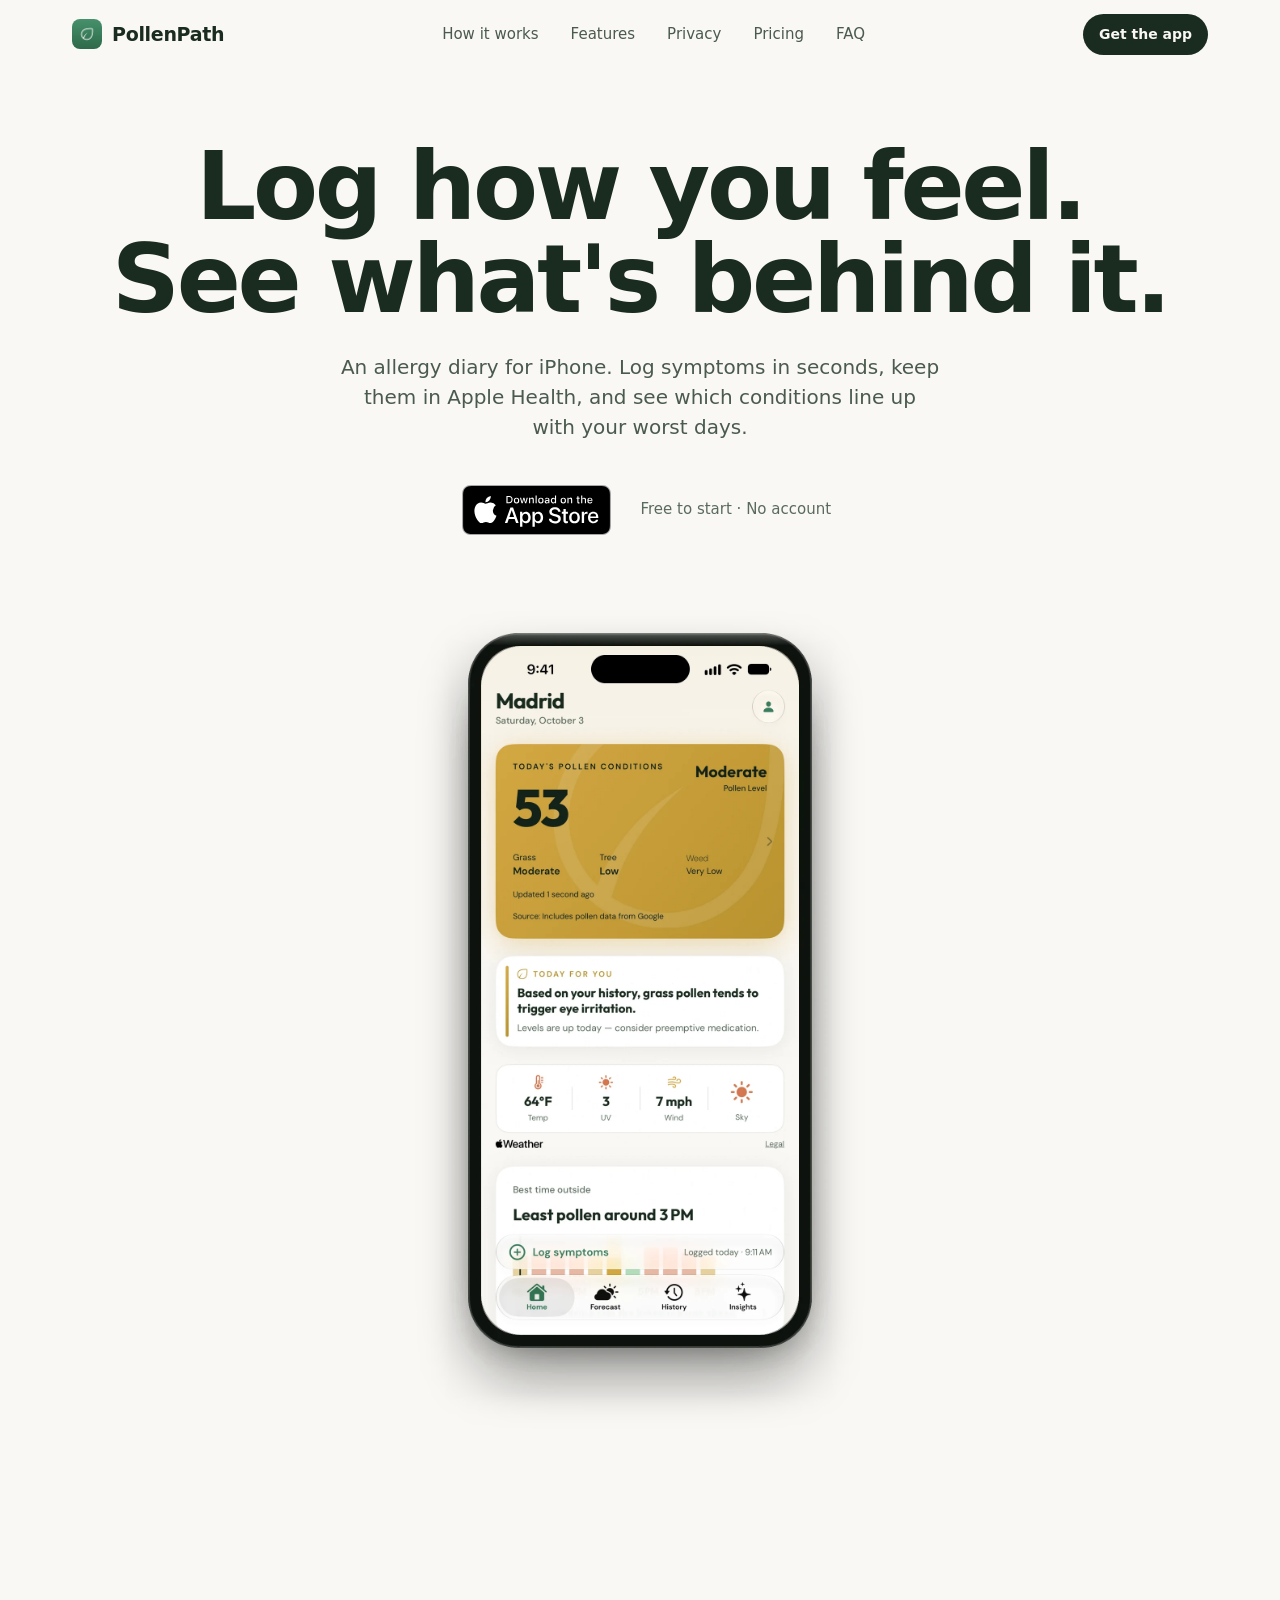
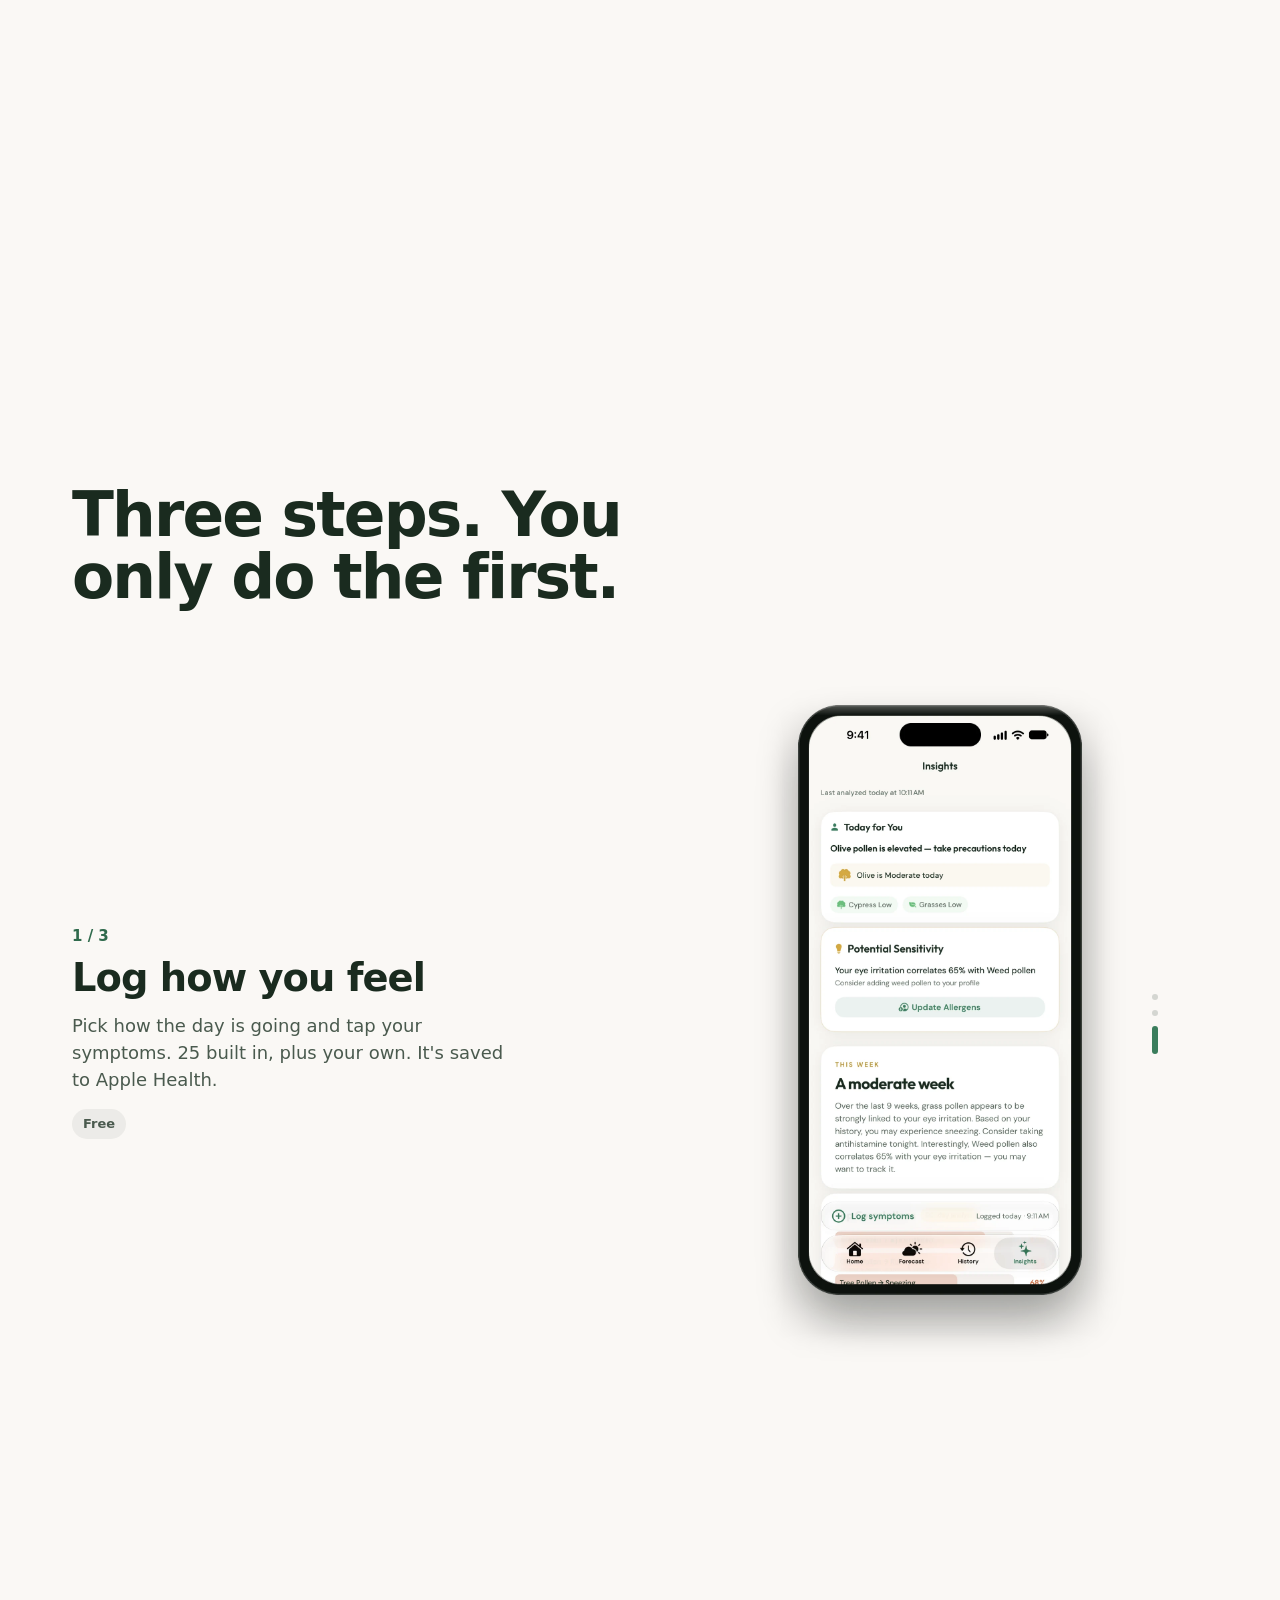
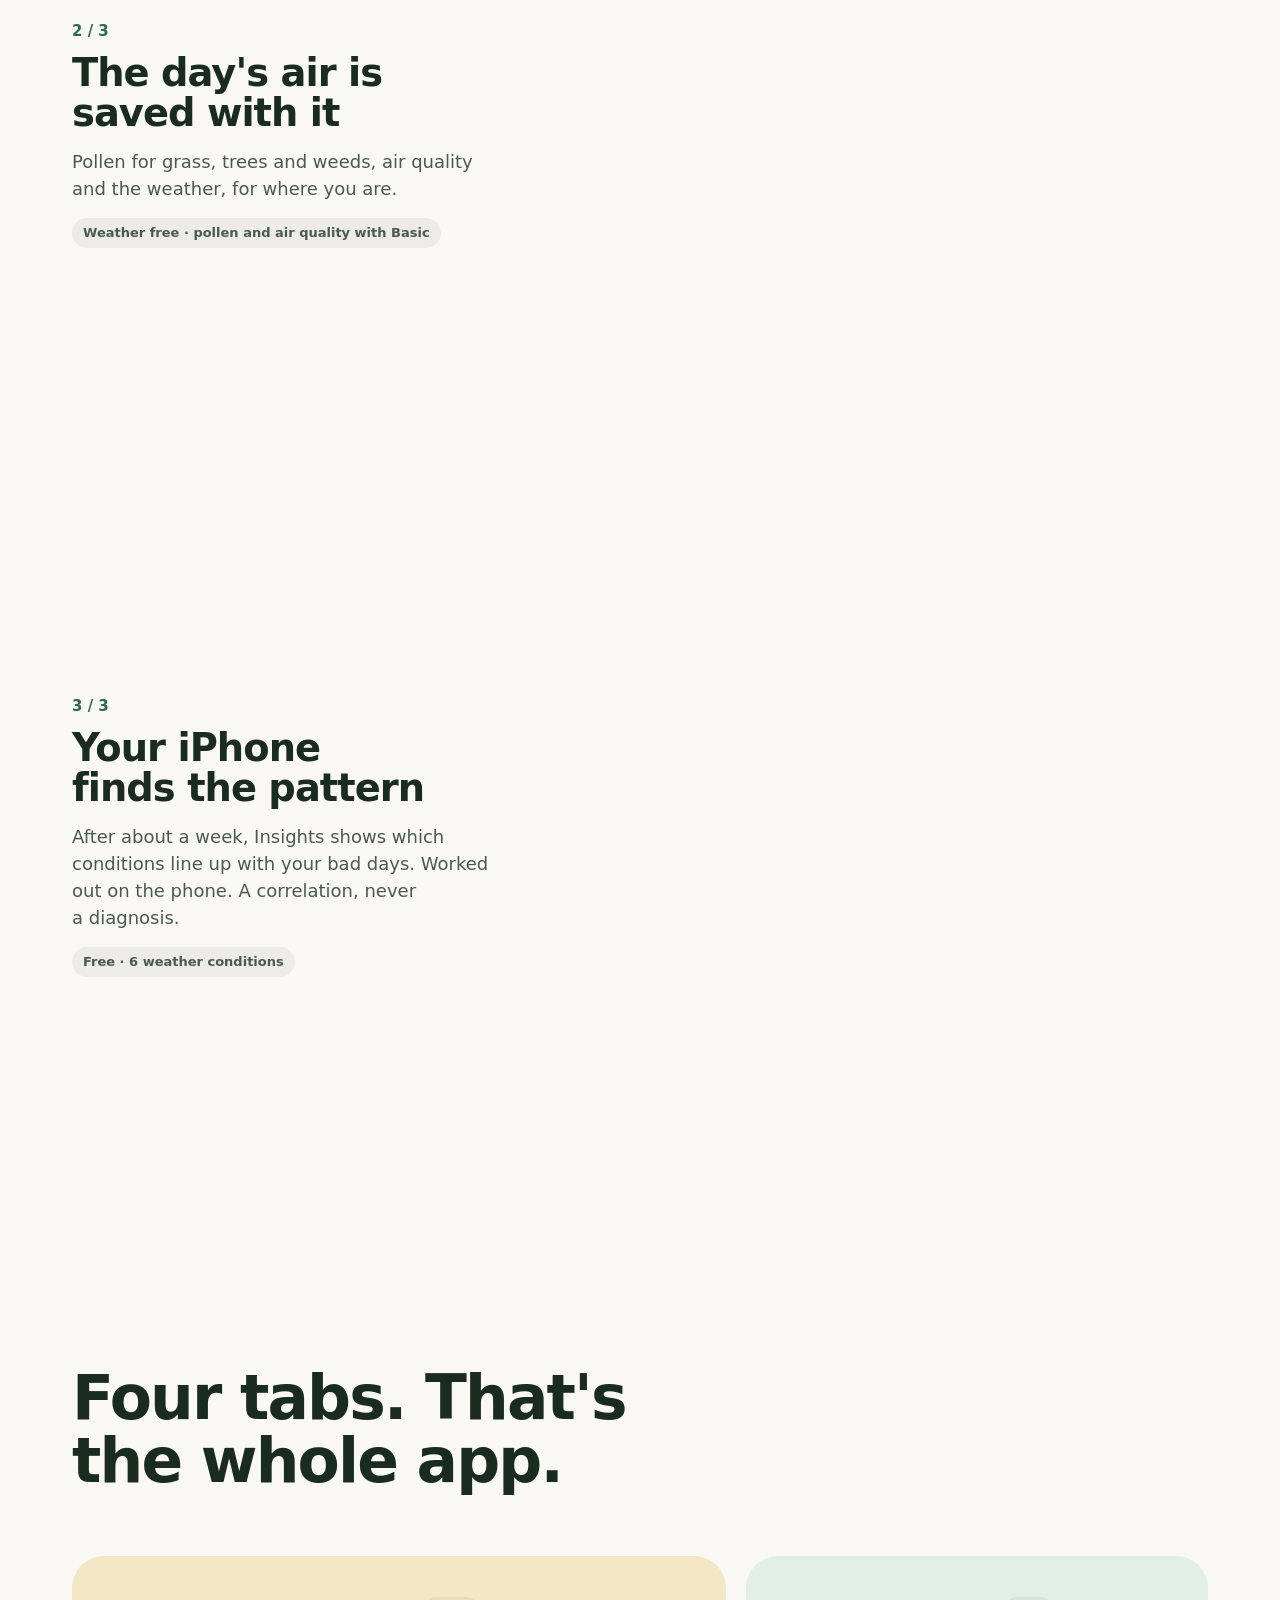
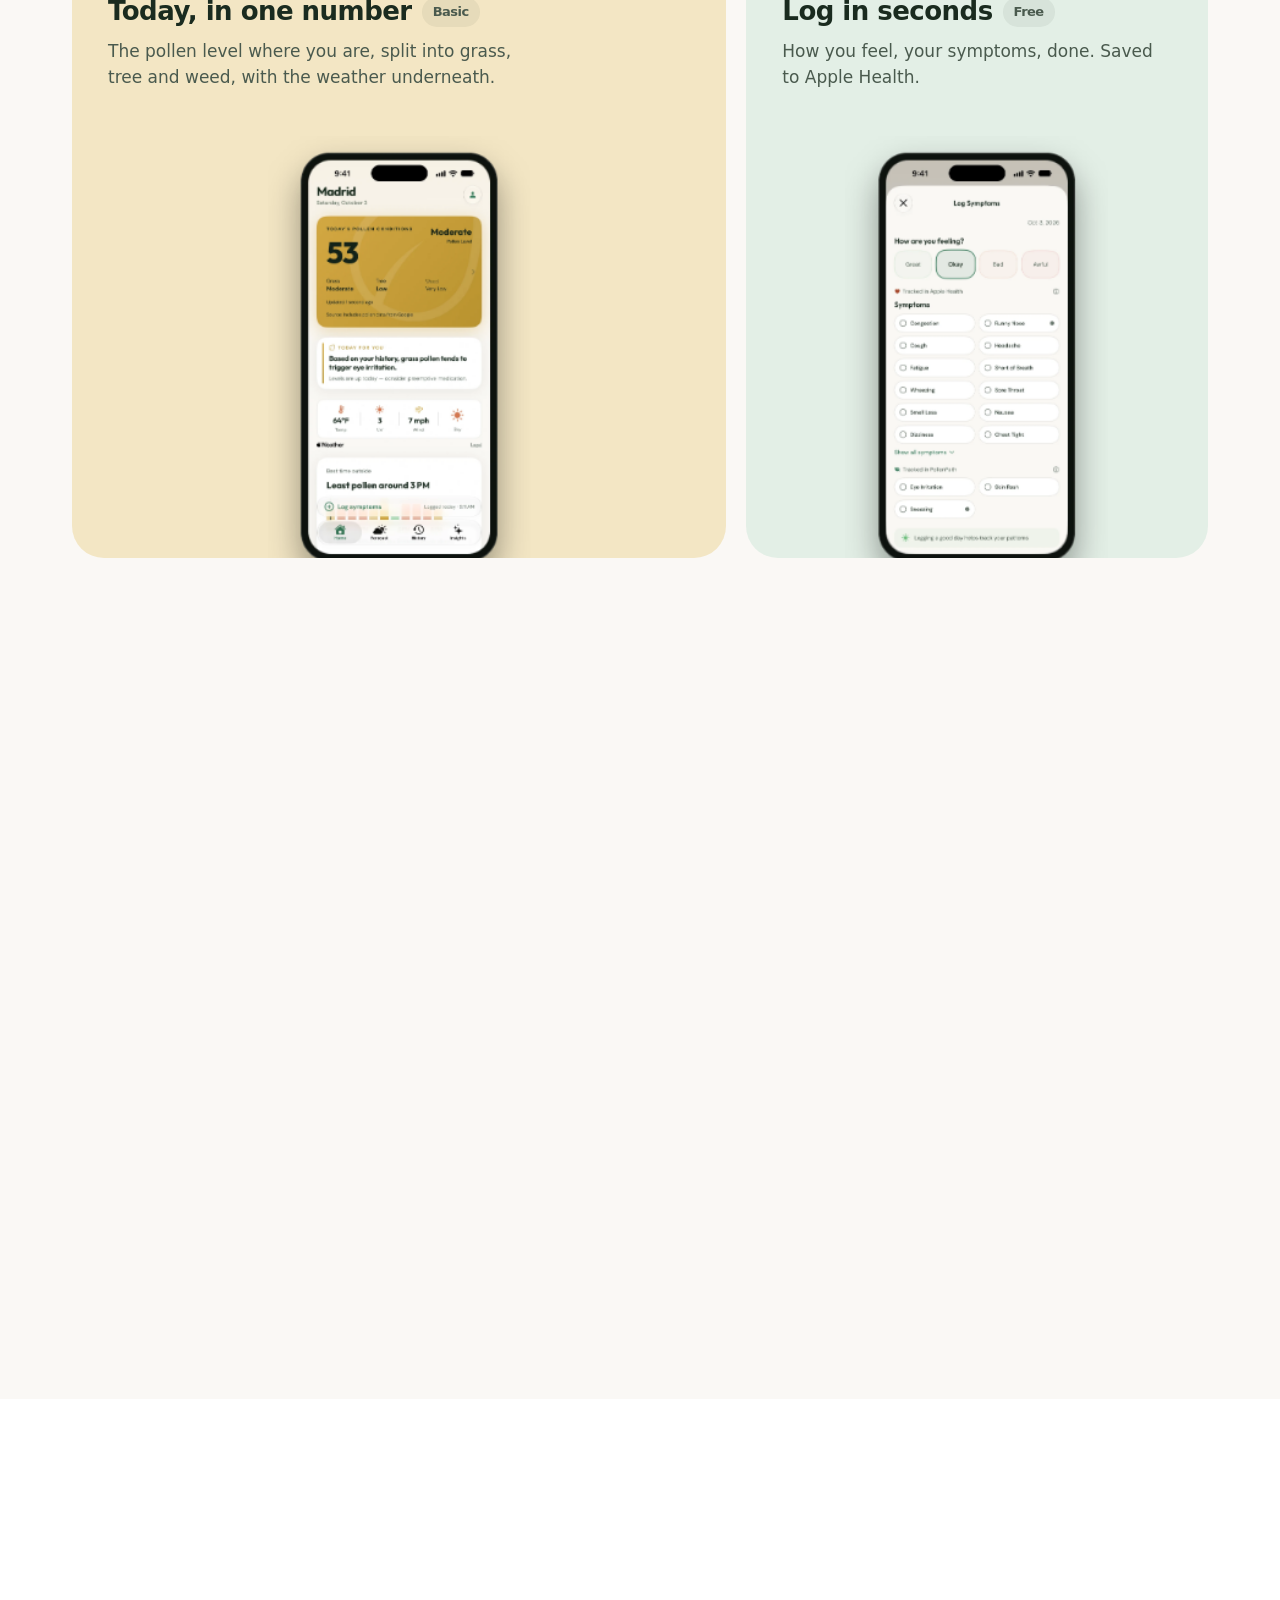
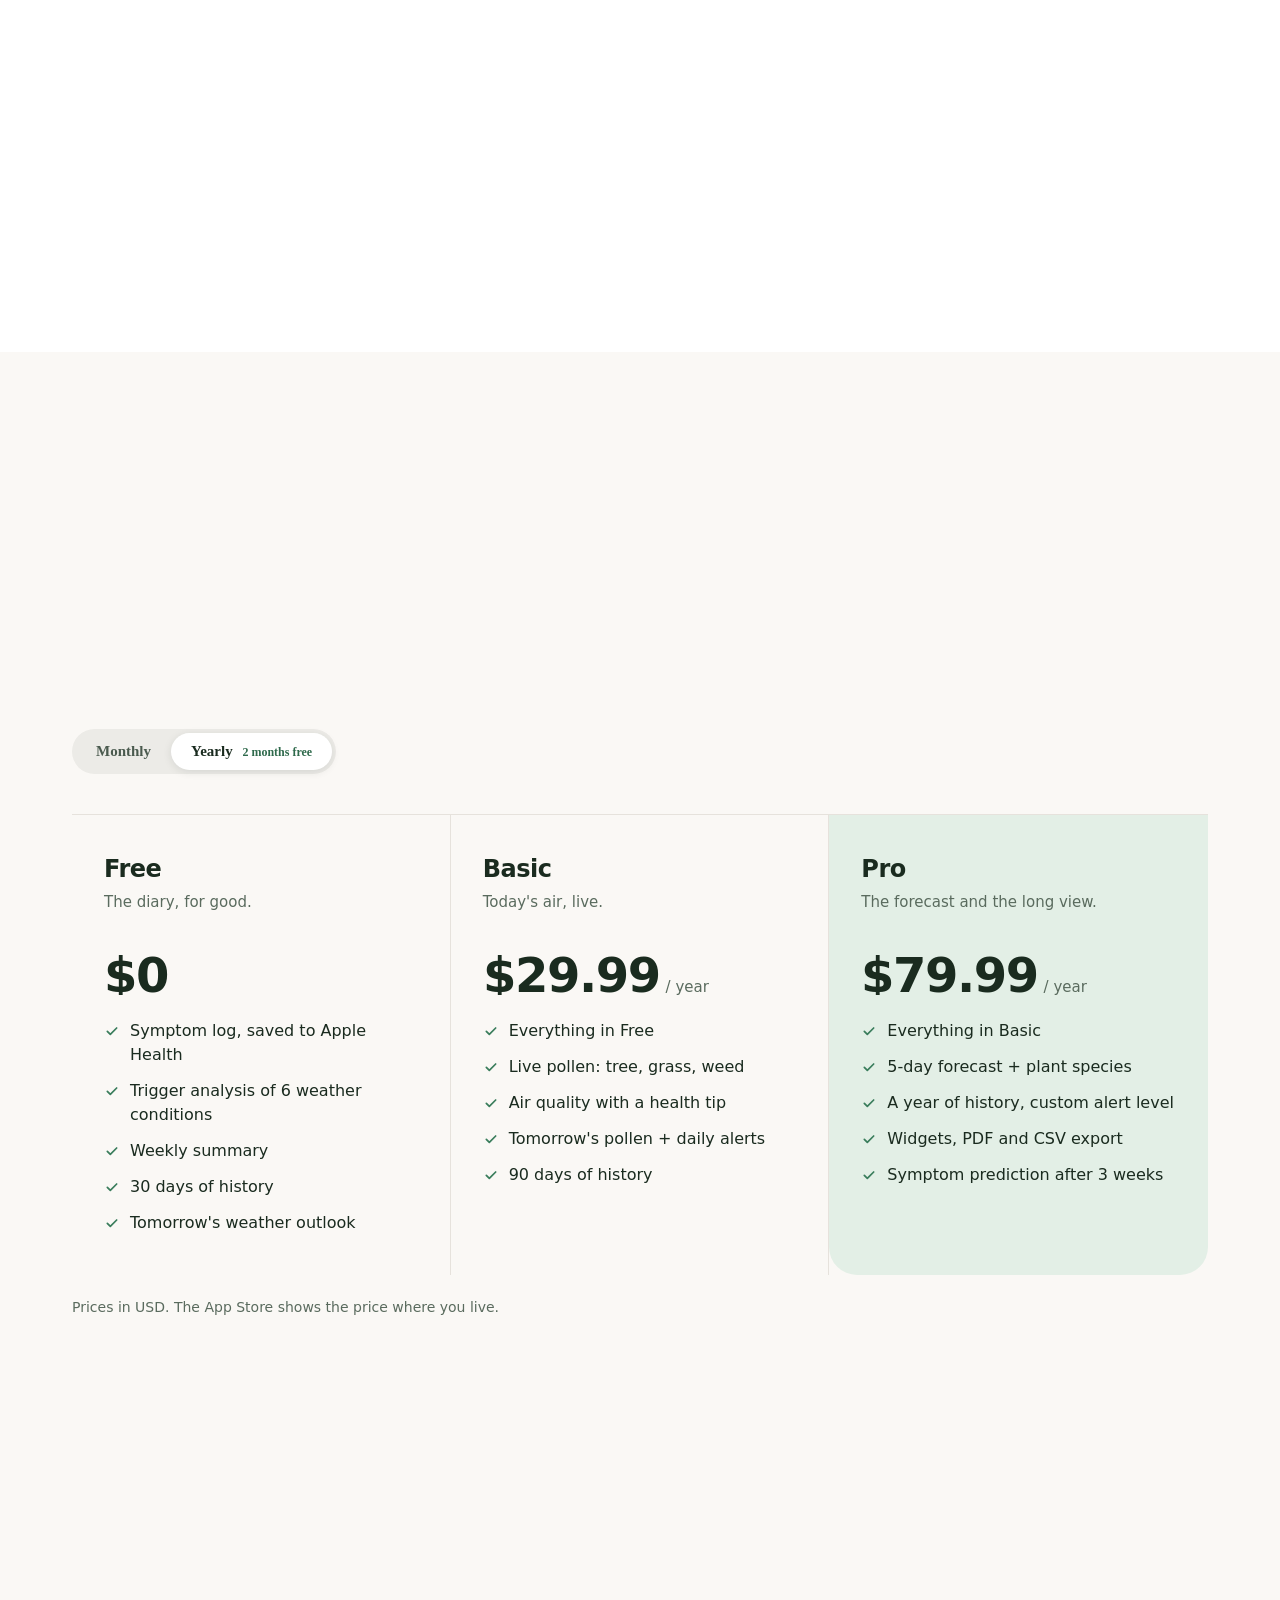
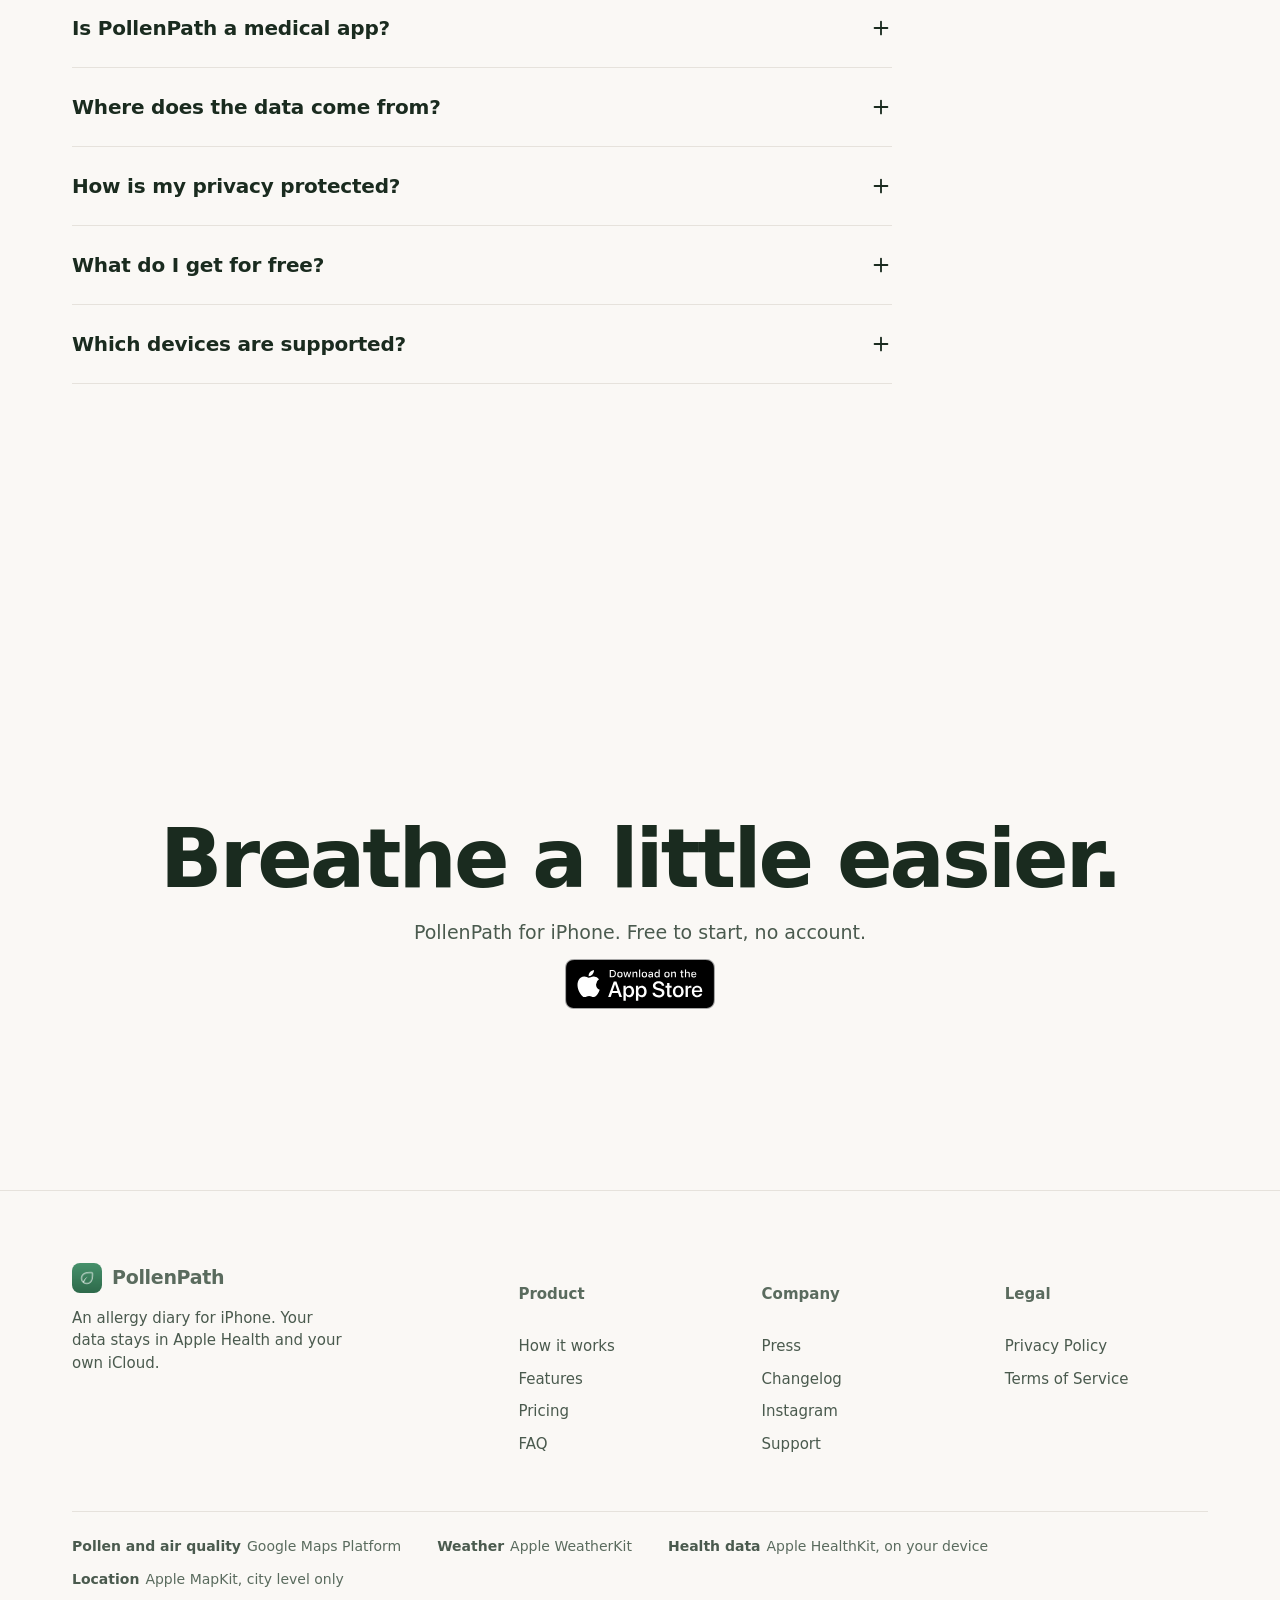
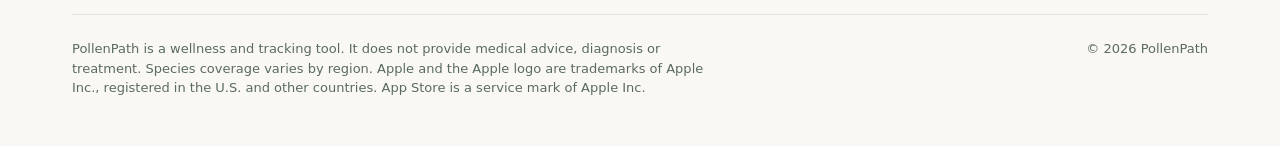
==== commit 0c67941c: "chore: point the App Store links at the ct=website campaign link (POL-1083) (#42) Installs from the " ====
--- a/index.html
+++ b/index.html
@@ -1,9 +1,14 @@
 <!DOCTYPE html>
 <!--
-  Launch state: the site went live with the 1.0 release on 2026-11-02 (POL-985).
-  Every page's <html> carries `data-launch="live"`, which shows the App Store
-  CTAs (CSS via `[data-show-when]` selectors). The `pre` variant ("Coming soon"
-  badge, no links) is still in the markup and CSS, but no page uses it.
+  Launch-day flip: this site ships both pre-launch and live-launch CTA variants
+  in a single static build. The `data-launch` attribute below gates which set is
+  visible (CSS via `[data-show-when]` selectors). Pre-launch shows a static
+  "Coming soon" badge (no waitlist, no links); live shows the App Store CTAs.
+  To go live:
+    1. Flip `data-launch="pre"` → `data-launch="live"` on the <html> element of EVERY page (the nav CTA is on all of them):
+       sed -i '' 's/data-launch="pre"/data-launch="live"/' *.html
+    2. No CSP change needed.
+    3. Commit, push — Cloudflare Pages auto-deploys.
 -->
 <html lang="en" data-launch="live">
 <head>
@@ -116,7 +121,7 @@
         <div class="zoom" data-box="212,425,714" data-card="350,414"><div class="cam"><picture><source media="(prefers-color-scheme: dark)" srcset="/img/screens/logger-device-dark-1.0.webp"><img src="/img/screens/logger-device-1.0.webp" class="dev" alt="" width="1138" height="2056"></picture></div><picture><source media="(prefers-color-scheme: dark)" srcset="/img/bento/log-dark-1.0.webp"><img src="/img/bento/log-1.0.webp" class="vec" width="1338" height="1527" alt="Log sheet: how are you feeling, and a grid of symptoms"></picture></div></article>
       <article class="tile t-ins rv"><div><h3>Your triggers, found on your iPhone <span class="tier">Free · pollen with Basic</span></h3><p>After a week of logging, it shows which conditions line up with your bad days.</p></div>
         <div class="zoom" data-box="216,746,710" data-card="394,466"><div class="cam"><picture><source media="(prefers-color-scheme: dark)" srcset="/img/screens/insights-device-dark-1.0.webp"><img src="/img/screens/insights-device-1.0.webp" class="dev" alt="" width="1138" height="2056"></picture></div><picture><source media="(prefers-color-scheme: dark)" srcset="/img/bento/insight-dark-1.0.webp"><img src="/img/bento/insight-1.0.webp" class="vec" width="1398" height="741" alt="Insights card: your eye irritation correlates 65% with weed pollen"></picture></div></article>
-      <article class="tile t-fc rv"><div><h3>What's coming <span class="tier">Free · 5-day pollen with Pro</span></h3><p>Tomorrow's weather and how you might feel. Pro adds the next five days of pollen.</p></div>
+      <article class="tile t-fc rv"><div><h3>What's coming <span class="tier">Basic · 5-day with Pro</span></h3><p>Tomorrow's pollen, the next five days, and what it could mean for you.</p></div>
         <div class="zoom" data-box="218,694,708" data-card="360,424"><div class="cam"><picture><source media="(prefers-color-scheme: dark)" srcset="/img/screens/forecast-device-dark-1.0.webp"><img src="/img/screens/forecast-device-1.0.webp" class="dev" alt="" width="1138" height="2056"></picture></div><picture><source media="(prefers-color-scheme: dark)" srcset="/img/bento/forecast-dark-1.0.webp"><img src="/img/bento/forecast-1.0.webp" class="vec" width="1296" height="1170" alt="Forecast card: grass pollen trending up, 70 high"></picture></div></article>
     </div>
   </div>
@@ -138,9 +143,9 @@
       <div class="plan"><h3>Free</h3><p class="for">The diary, for good.</p><div class="price"><span class="pv"><span class="amt" data-m="$0" data-y="$0">$0</span></span></div>
         <ul><li>Symptom log, saved to Apple Health</li><li>Trigger analysis of 6 weather conditions</li><li>Weekly summary</li><li>30 days of history</li><li>Tomorrow's weather outlook</li></ul></div>
       <div class="plan"><h3>Basic</h3><p class="for">Today's air, live.</p><div class="price"><span class="pv"><span class="amt" data-m="$2.99" data-y="$29.99">$29.99</span><span class="per" data-m="/ month" data-y="/ year">/ year</span></span></div>
-        <ul><li>Everything in Free</li><li>Live pollen: tree, grass, weed</li><li>Air quality with a health tip</li><li>Daily pollen alerts</li><li>90 days of history</li></ul></div>
+        <ul><li>Everything in Free</li><li>Live pollen: tree, grass, weed</li><li>Air quality with a health tip</li><li>Tomorrow's pollen + daily alerts</li><li>90 days of history</li></ul></div>
       <div class="plan pro"><h3>Pro</h3><p class="for">The forecast and the long view.</p><div class="price"><span class="pv"><span class="amt" data-m="$7.99" data-y="$79.99">$79.99</span><span class="per" data-m="/ month" data-y="/ year">/ year</span></span></div>
-        <ul><li>Everything in Basic</li><li>5-day forecast + plant species</li><li>A year of history, custom alert level</li><li>Widgets, PDF and CSV export</li></ul></div>
+        <ul><li>Everything in Basic</li><li>5-day forecast + plant species</li><li>A year of history, custom alert level</li><li>Widgets, PDF and CSV export</li><li>Symptom prediction after 3 weeks</li></ul></div>
     </div>
     <p class="fine">Prices in USD. The App Store shows the price where you live.</p>
   </div>
@@ -153,7 +158,7 @@
       <details><summary>Is PollenPath a medical app?<svg width="22" height="22" viewBox="0 0 24 24" fill="none" stroke="currentColor" stroke-width="2" stroke-linecap="round"><path d="M12 5v14M5 12h14"/></svg></summary><p>No. It's a wellness and tracking tool that helps you notice patterns between how you feel and what's in the air. It doesn't give medical advice or a diagnosis. For medical concerns, talk to a clinician.</p></details>
       <details><summary>Where does the data come from?<svg width="22" height="22" viewBox="0 0 24 24" fill="none" stroke="currentColor" stroke-width="2" stroke-linecap="round"><path d="M12 5v14M5 12h14"/></svg></summary><p>Pollen and air quality come from Google, and the weather from Apple Weather. Coverage varies by country, and some local plants may not be included.</p></details>
       <details><summary>How is my privacy protected?<svg width="22" height="22" viewBox="0 0 24 24" fill="none" stroke="currentColor" stroke-width="2" stroke-linecap="round"><path d="M12 5v14M5 12h14"/></svg></summary><p>There's no account and no PollenPath server. Your symptoms live in Apple Health and your own iCloud, and the trigger analysis runs on your iPhone. The app sends your location to fetch pollen, air quality and weather. No ads, no trackers.</p></details>
-      <details><summary>What do I get for free?<svg width="22" height="22" viewBox="0 0 24 24" fill="none" stroke="currentColor" stroke-width="2" stroke-linecap="round"><path d="M12 5v14M5 12h14"/></svg></summary><p>Symptom logging with 25 built-in symptoms plus your own, trigger analysis of six weather conditions after a week, a weekly summary, 30 days of history and tomorrow's weather outlook. Basic adds live pollen, air quality and daily alerts. Pro adds the 5-day forecast and a year of history.</p></details>
+      <details><summary>What do I get for free?<svg width="22" height="22" viewBox="0 0 24 24" fill="none" stroke="currentColor" stroke-width="2" stroke-linecap="round"><path d="M12 5v14M5 12h14"/></svg></summary><p>Symptom logging with 25 built-in symptoms plus your own, trigger analysis of six weather conditions after a week, a weekly summary, 30 days of history and tomorrow's weather outlook. Basic and Pro add live pollen, air quality, forecasts and longer history.</p></details>
       <details><summary>Which devices are supported?<svg width="22" height="22" viewBox="0 0 24 24" fill="none" stroke="currentColor" stroke-width="2" stroke-linecap="round"><path d="M12 5v14M5 12h14"/></svg></summary><p>iPhone with iOS 26.4 or later. Home Screen and Lock Screen widgets come with Pro.</p></details>
     </div>
   </div>
@@ -172,11 +177,11 @@
   <div class="wrap">
     <div class="foot-top">
       <div class="foot-brand"><a class="brand" href="/"><img src="/img/icon-1.0.png" alt="">PollenPath</a><p>An allergy diary for iPhone. Your data stays in Apple Health and your own iCloud.</p></div>
-      <nav aria-label="Product"><h2>Product</h2><a href="/#how">How it works</a><a href="/#features">Features</a><a href="/#pricing">Pricing</a><a href="/#faq">FAQ</a></nav>
-      <nav aria-label="Company"><h2>Company</h2><a href="/press.html">Press</a><a href="/changelog.html">Changelog</a><a href="https://instagram.com/pollenpath.app">Instagram</a><a href="/support.html">Support</a></nav>
-      <nav aria-label="Legal"><h2>Legal</h2><a href="/privacy-policy.html">Privacy Policy</a><a href="/terms-of-service.html">Terms of Service</a></nav>
+      <nav aria-label="Product"><h4>Product</h4><a href="/#how">How it works</a><a href="/#features">Features</a><a href="/#pricing">Pricing</a><a href="/#faq">FAQ</a></nav>
+      <nav aria-label="Company"><h4>Company</h4><a href="/press.html">Press</a><a href="/changelog.html">Changelog</a><a href="https://instagram.com/pollenpath.app">Instagram</a><a href="/support.html">Support</a></nav>
+      <nav aria-label="Legal"><h4>Legal</h4><a href="/privacy-policy.html">Privacy Policy</a><a href="/terms-of-service.html">Terms of Service</a></nav>
     </div>
-    <dl class="attrib"><div><dt>Pollen and air quality</dt><dd>Google Maps Platform</dd></div><div><dt>Weather</dt><dd>Apple WeatherKit</dd></div><div><dt>Health data</dt><dd>Apple HealthKit, on your device</dd></div><div><dt>Location</dt><dd>Apple MapKit, for your city's name</dd></div></dl>
+    <dl class="attrib"><div><dt>Pollen and air quality</dt><dd>Google Maps Platform</dd></div><div><dt>Weather</dt><dd>Apple WeatherKit</dd></div><div><dt>Health data</dt><dd>Apple HealthKit, on your device</dd></div><div><dt>Location</dt><dd>Apple MapKit, city level only</dd></div></dl>
     <div class="foot-base"><p>PollenPath is a wellness and tracking tool. It does not provide medical advice, diagnosis or treatment. Species coverage varies by region. Apple and the Apple logo are trademarks of Apple Inc., registered in the U.S. and other countries. App Store is a service mark of Apple Inc.</p><p>© 2026 PollenPath</p></div>
   </div>
 </footer>
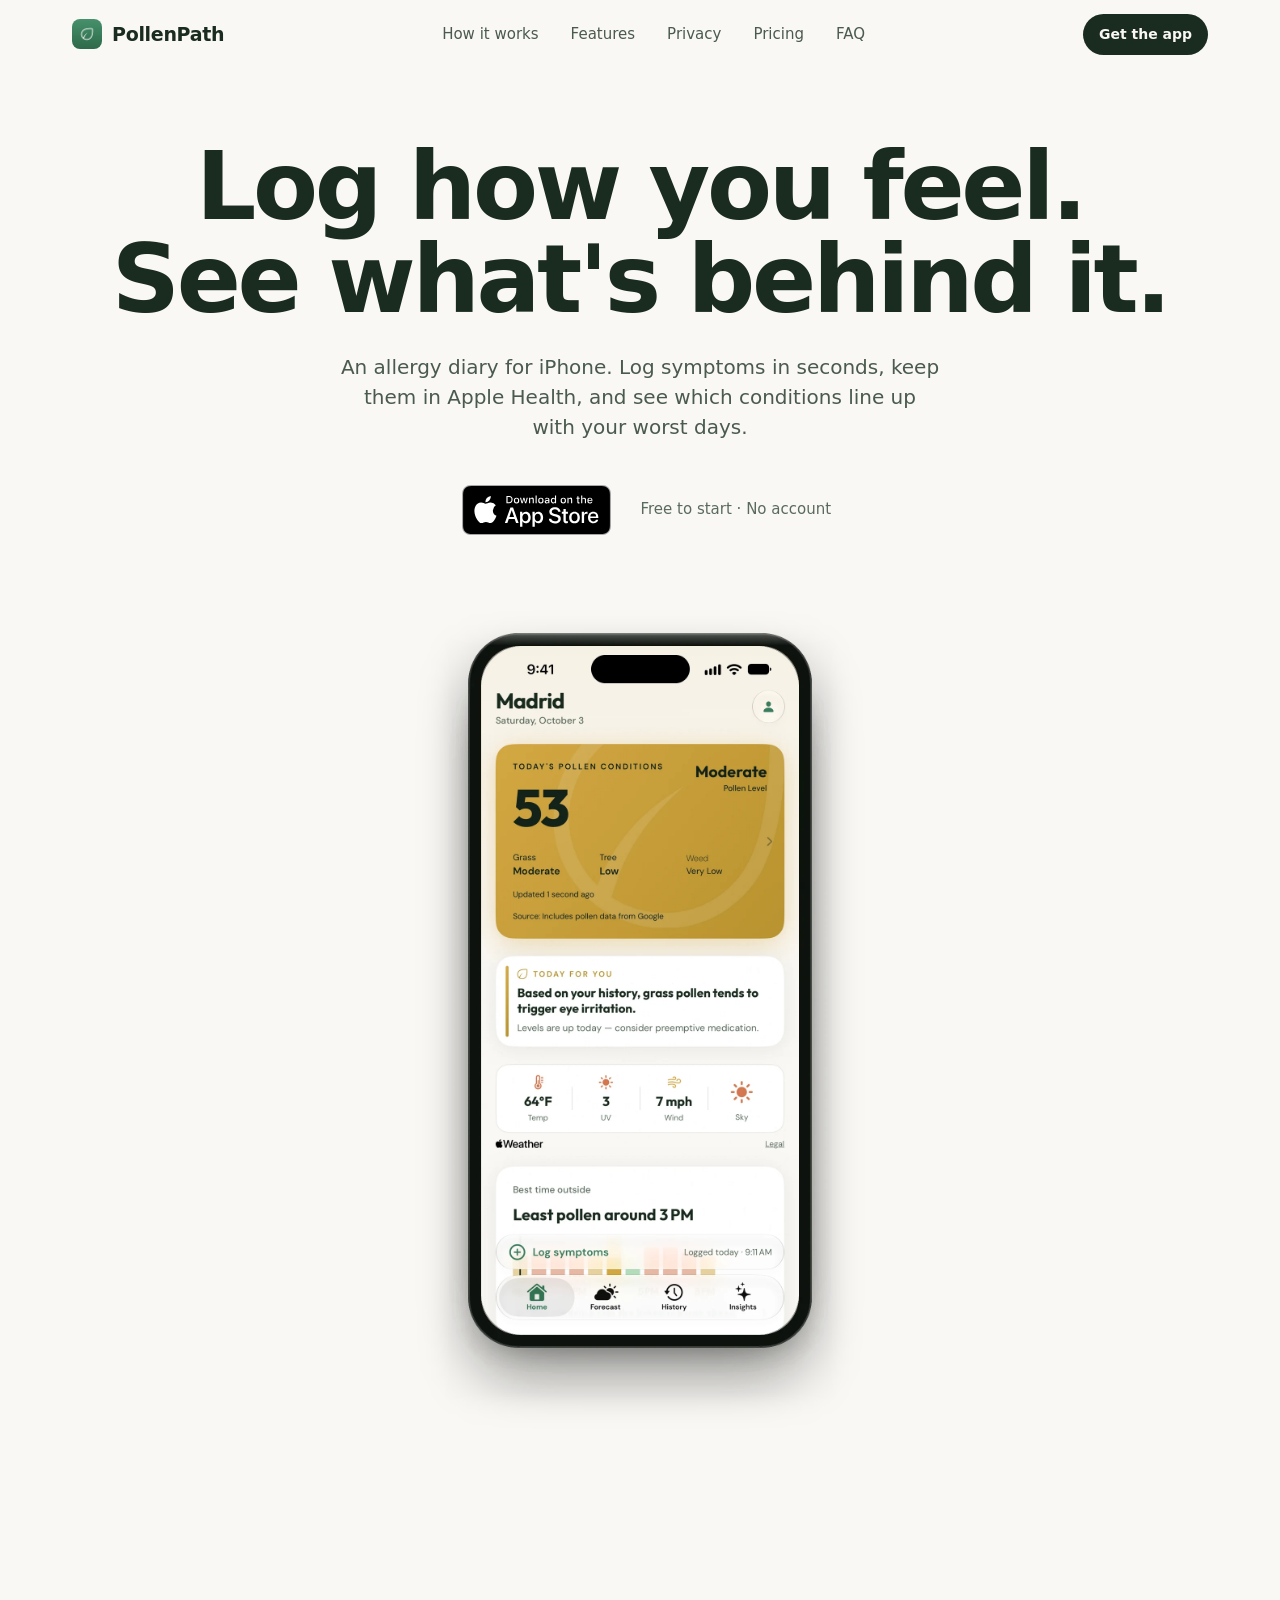
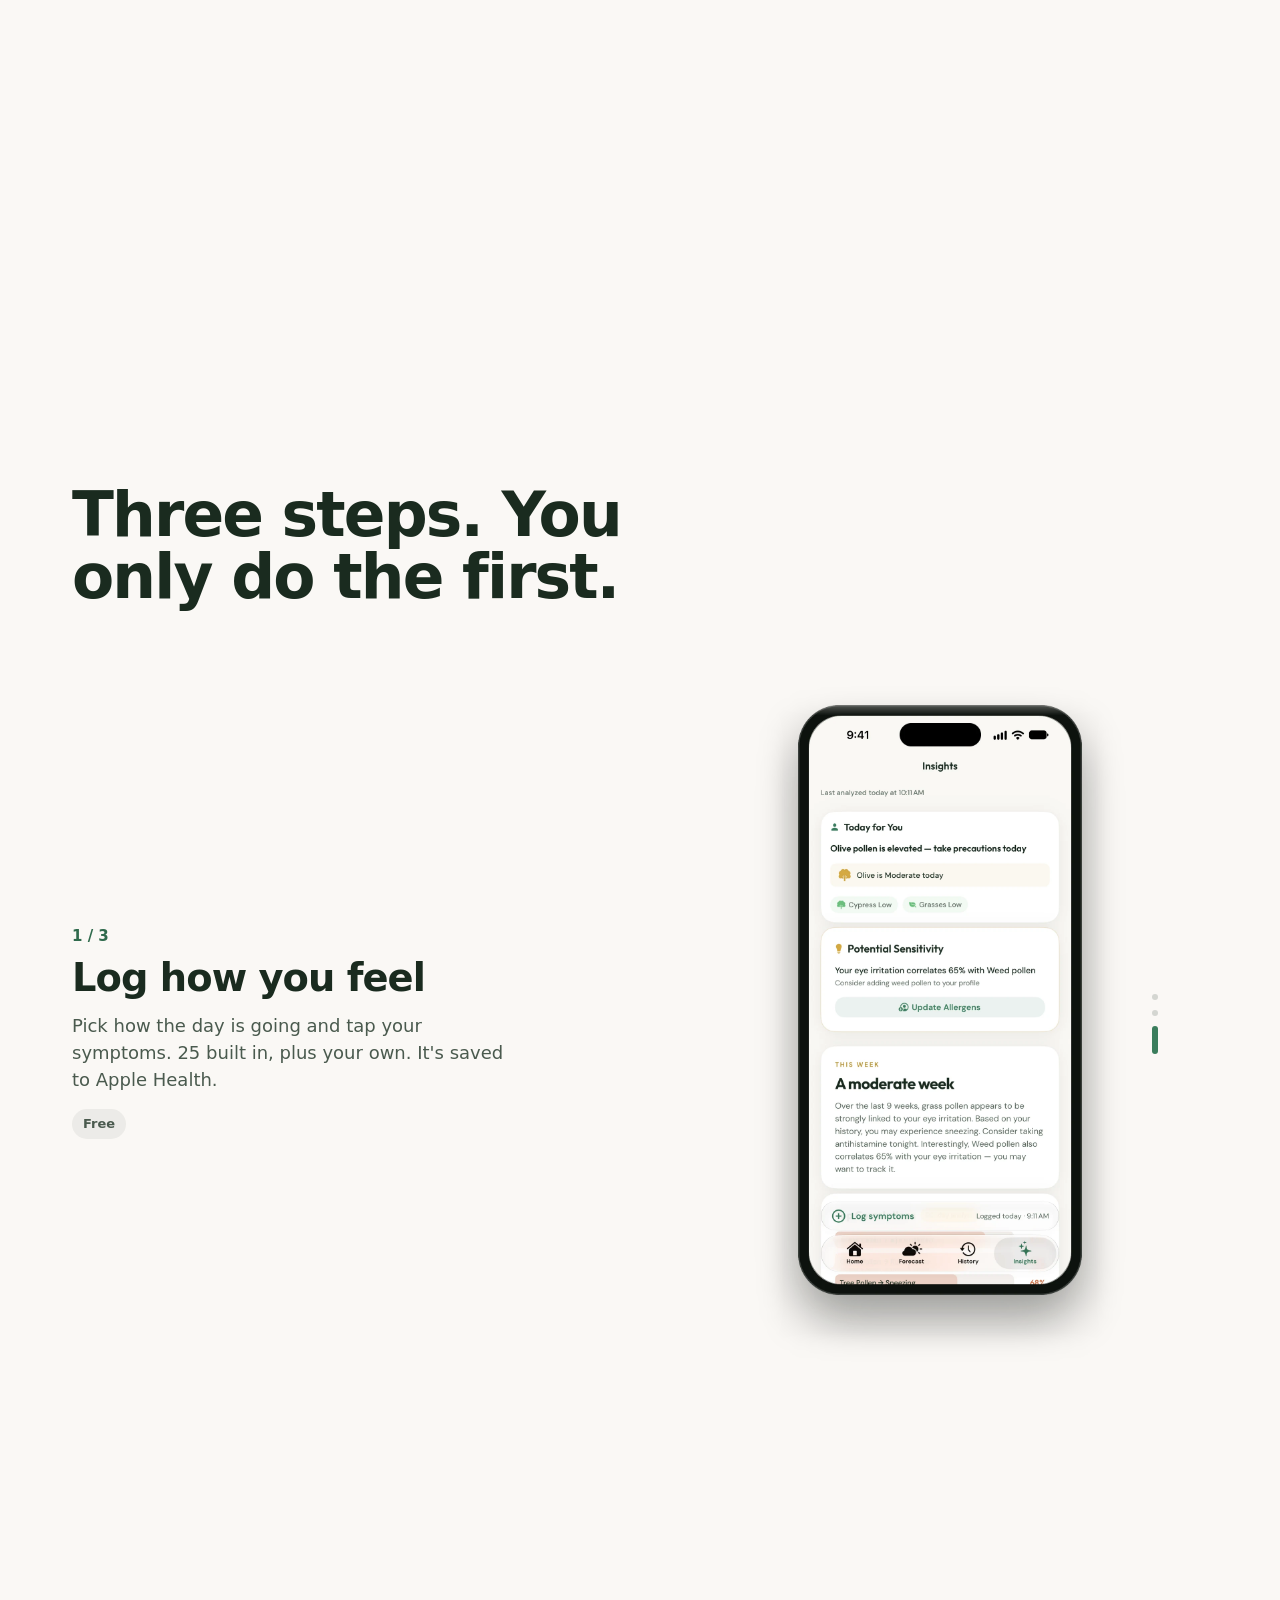
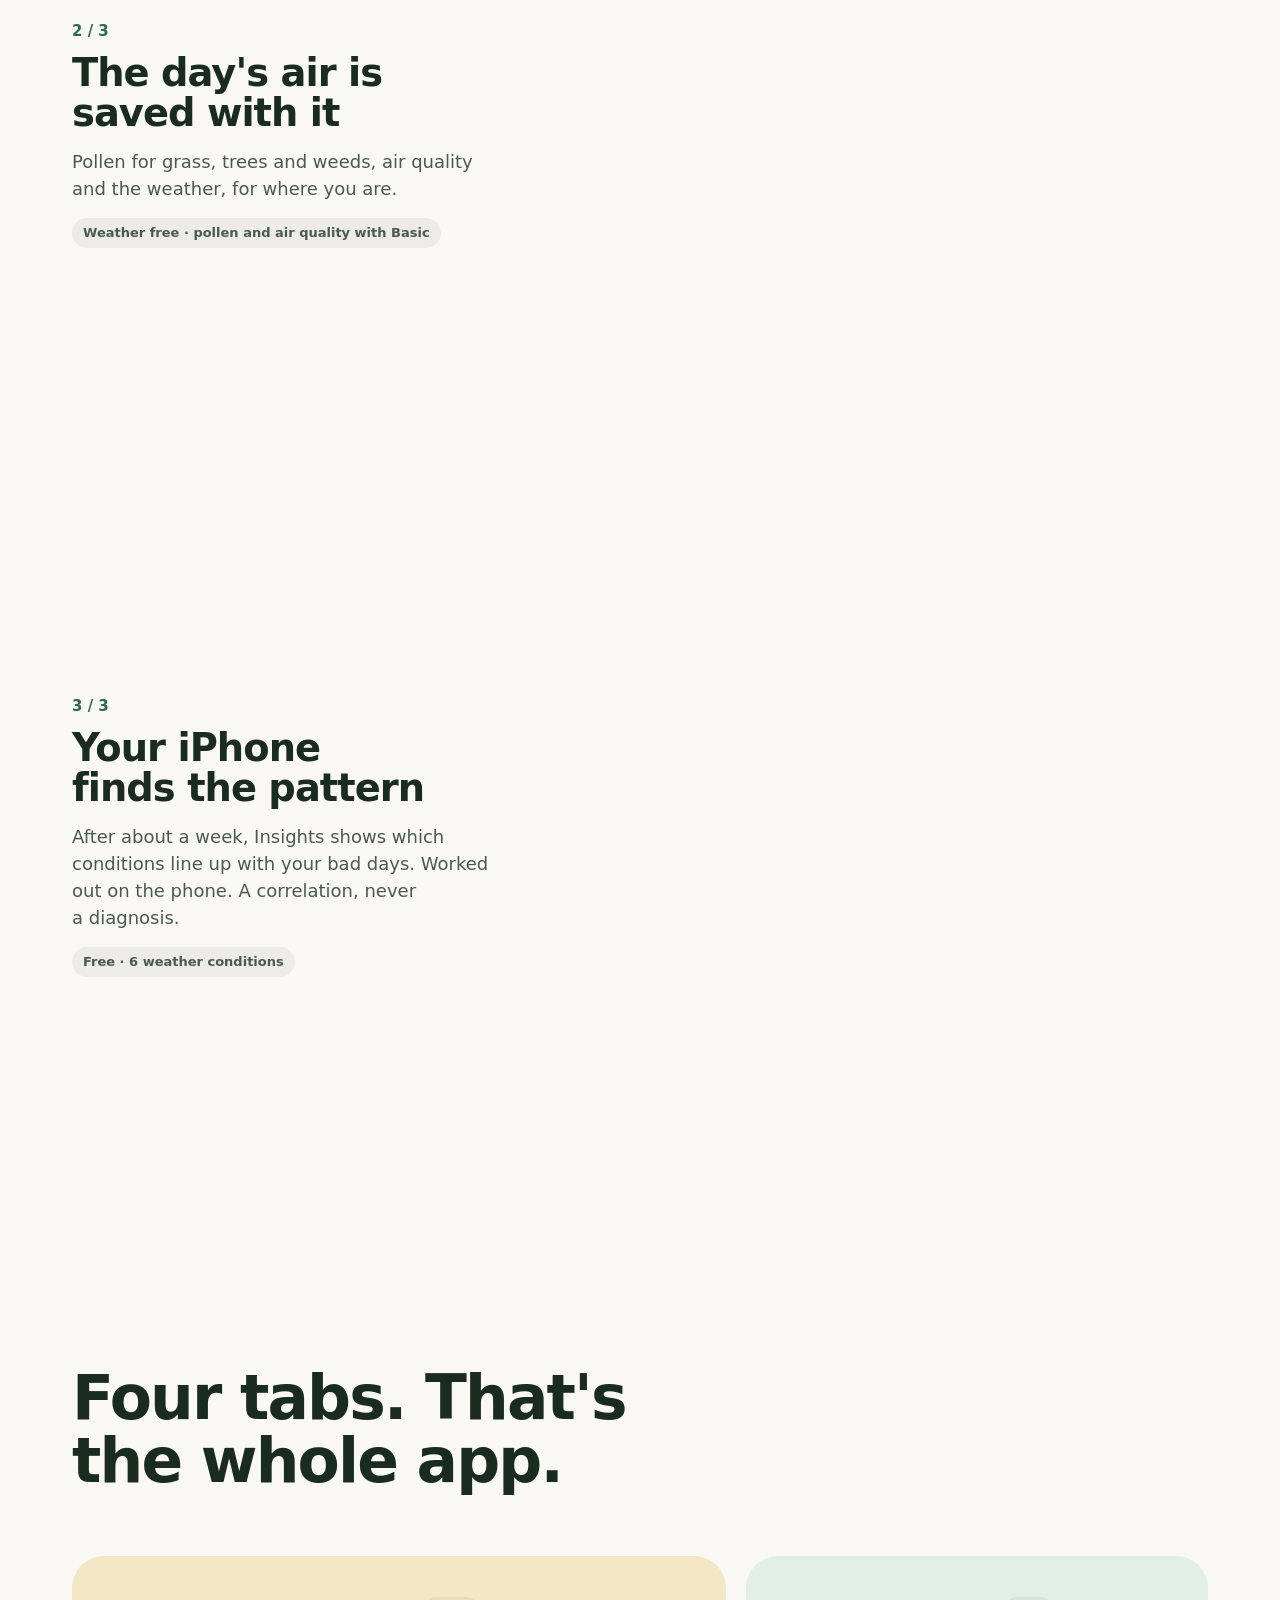
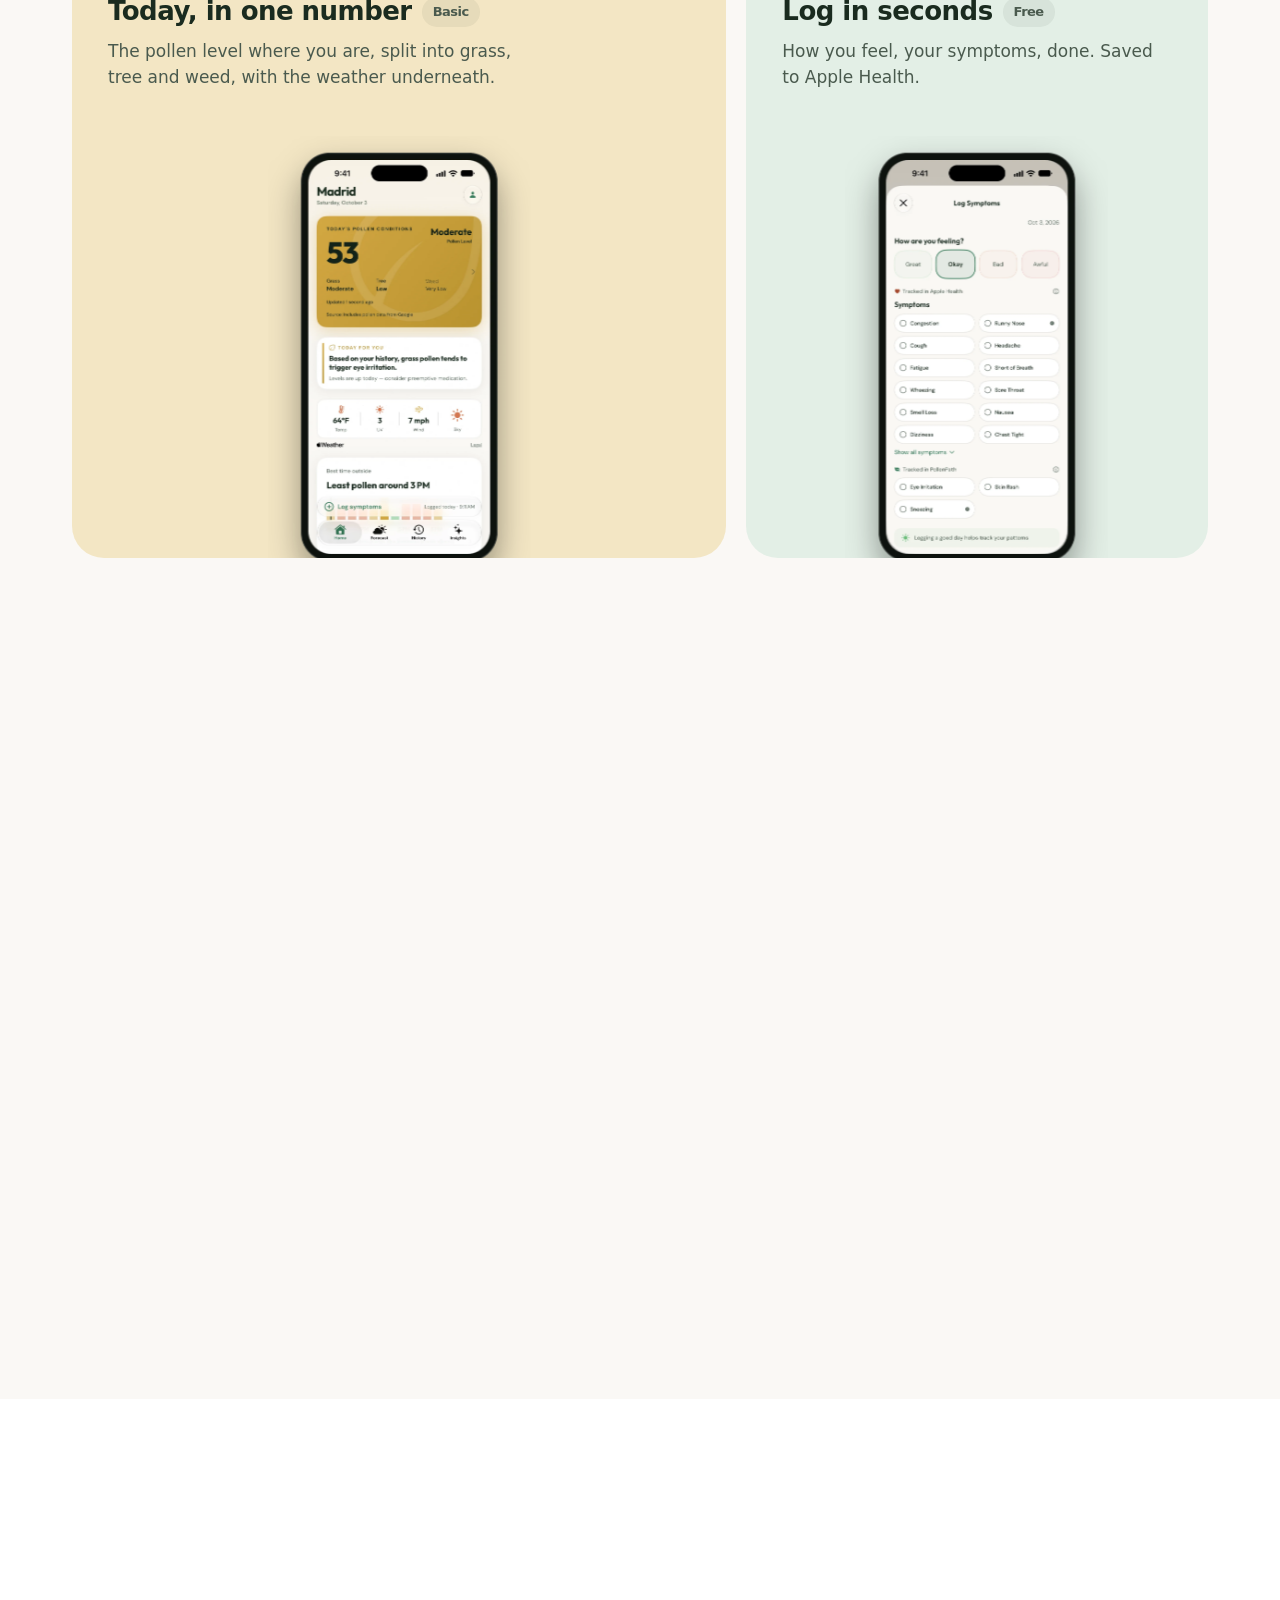
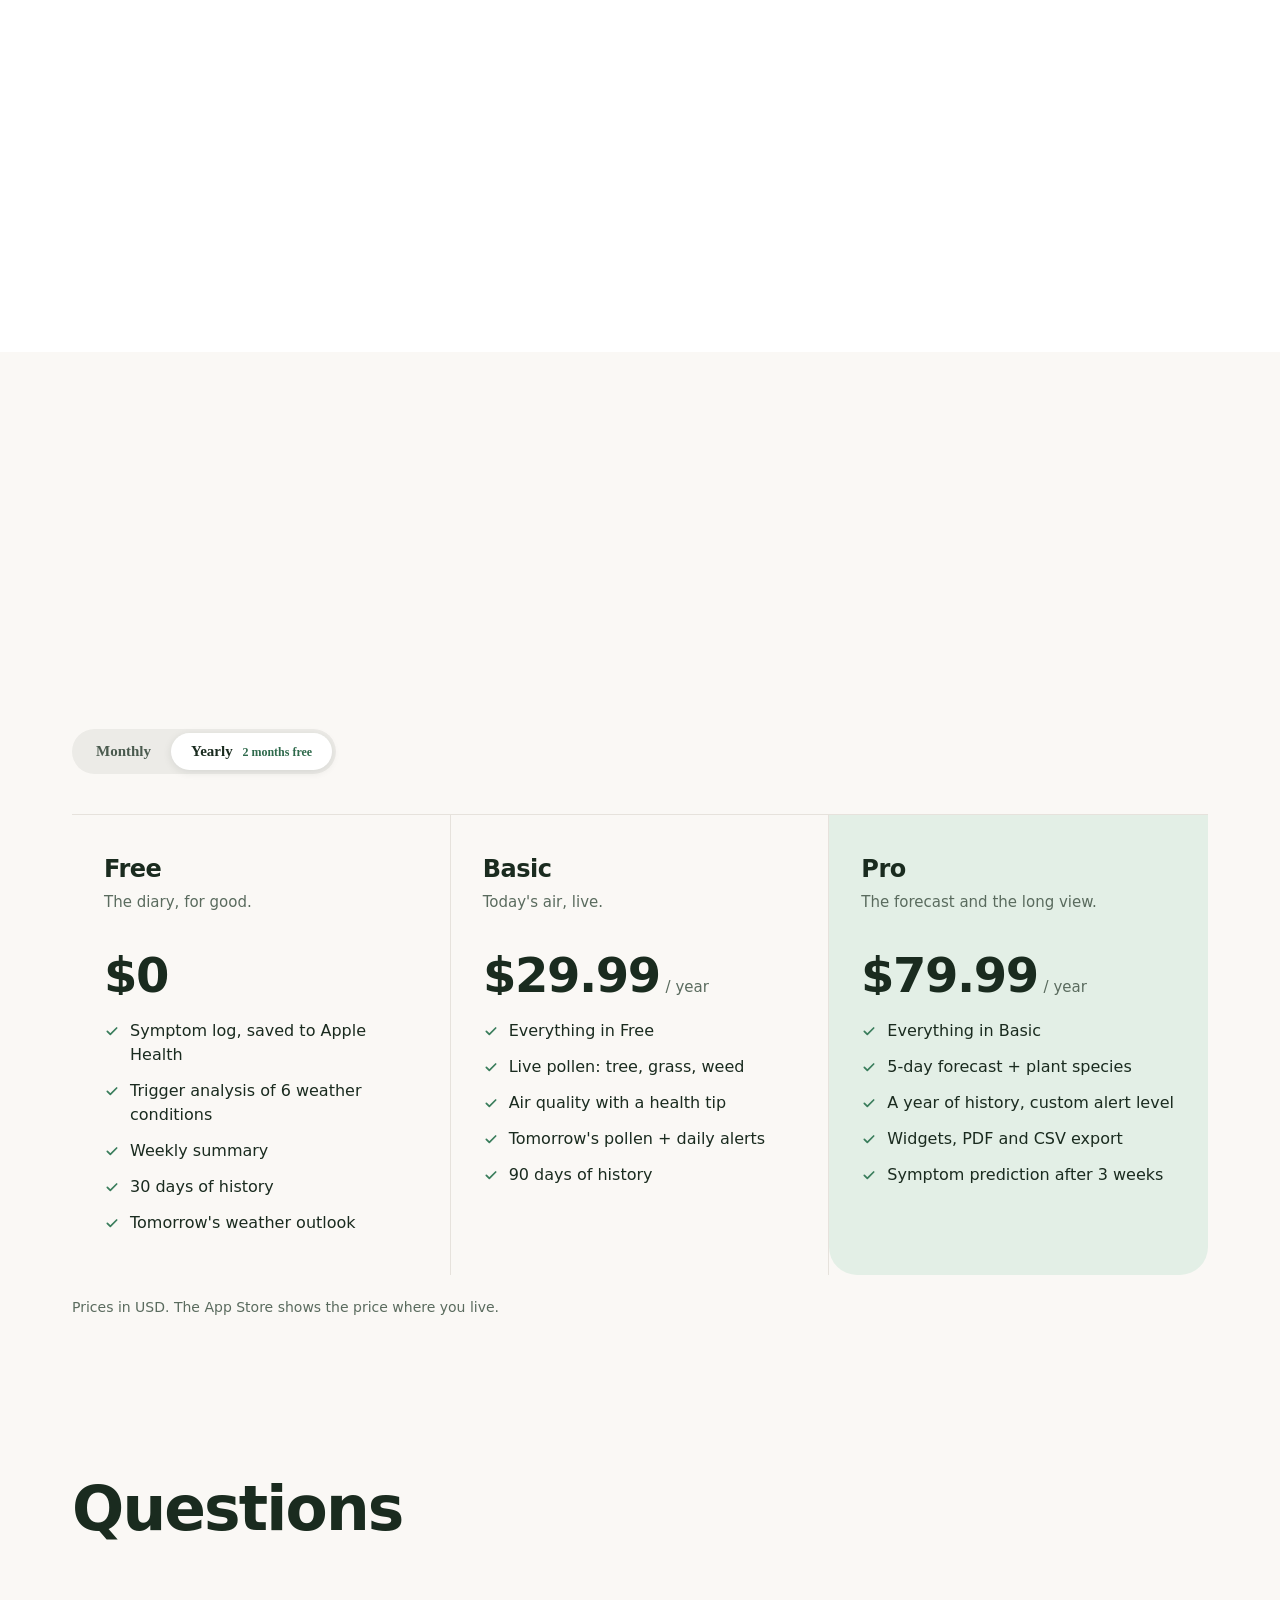
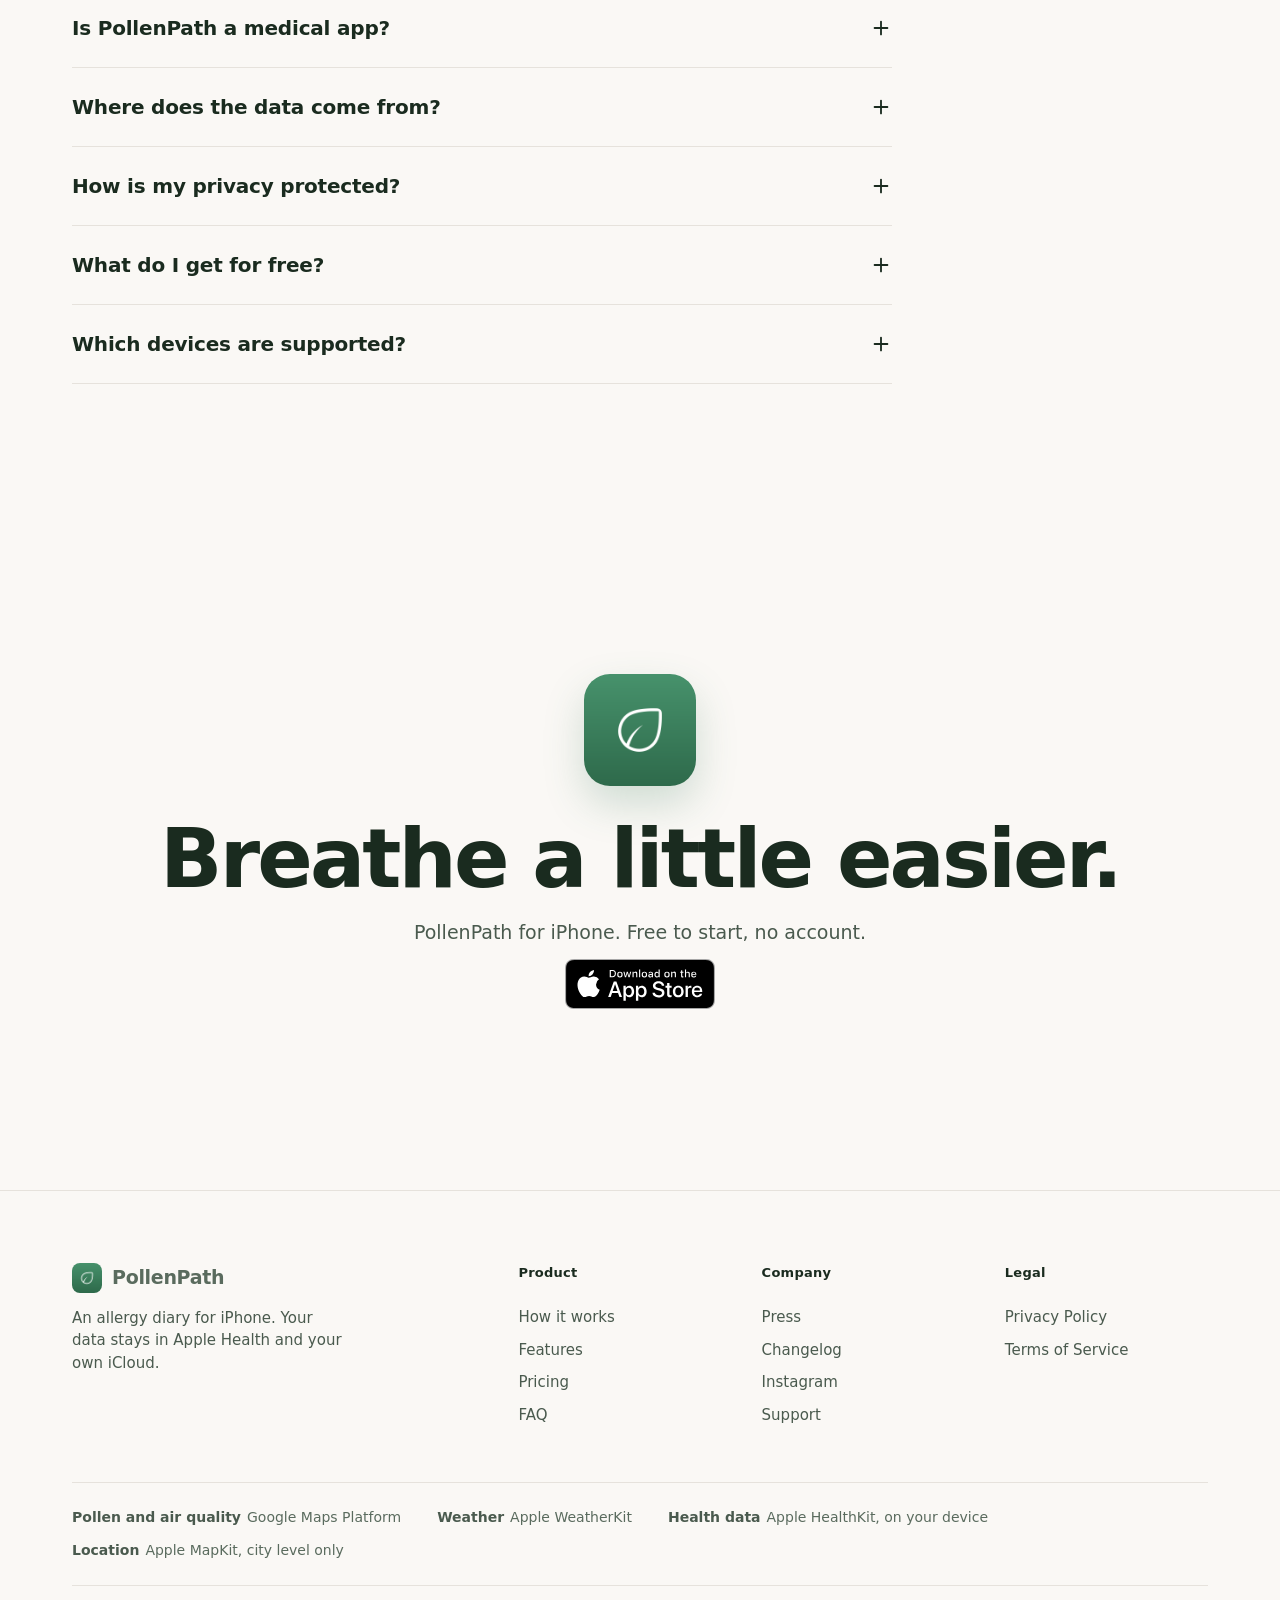
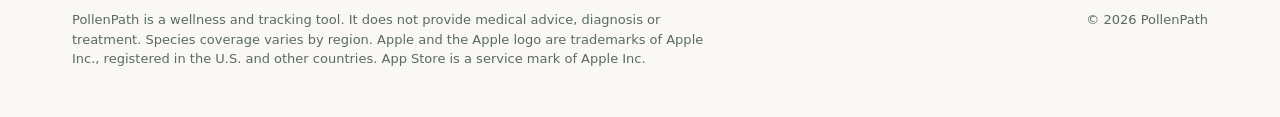
==== commit c41e5e84: "fix: readable how-it-works steps and ordered headings on pollenpath.app (POL-979) (#43) The steps ou" ====
--- a/index.html
+++ b/index.html
@@ -177,9 +177,9 @@
   <div class="wrap">
     <div class="foot-top">
       <div class="foot-brand"><a class="brand" href="/"><img src="/img/icon-1.0.png" alt="">PollenPath</a><p>An allergy diary for iPhone. Your data stays in Apple Health and your own iCloud.</p></div>
-      <nav aria-label="Product"><h4>Product</h4><a href="/#how">How it works</a><a href="/#features">Features</a><a href="/#pricing">Pricing</a><a href="/#faq">FAQ</a></nav>
-      <nav aria-label="Company"><h4>Company</h4><a href="/press.html">Press</a><a href="/changelog.html">Changelog</a><a href="https://instagram.com/pollenpath.app">Instagram</a><a href="/support.html">Support</a></nav>
-      <nav aria-label="Legal"><h4>Legal</h4><a href="/privacy-policy.html">Privacy Policy</a><a href="/terms-of-service.html">Terms of Service</a></nav>
+      <nav aria-label="Product"><h2>Product</h2><a href="/#how">How it works</a><a href="/#features">Features</a><a href="/#pricing">Pricing</a><a href="/#faq">FAQ</a></nav>
+      <nav aria-label="Company"><h2>Company</h2><a href="/press.html">Press</a><a href="/changelog.html">Changelog</a><a href="https://instagram.com/pollenpath.app">Instagram</a><a href="/support.html">Support</a></nav>
+      <nav aria-label="Legal"><h2>Legal</h2><a href="/privacy-policy.html">Privacy Policy</a><a href="/terms-of-service.html">Terms of Service</a></nav>
     </div>
     <dl class="attrib"><div><dt>Pollen and air quality</dt><dd>Google Maps Platform</dd></div><div><dt>Weather</dt><dd>Apple WeatherKit</dd></div><div><dt>Health data</dt><dd>Apple HealthKit, on your device</dd></div><div><dt>Location</dt><dd>Apple MapKit, city level only</dd></div></dl>
     <div class="foot-base"><p>PollenPath is a wellness and tracking tool. It does not provide medical advice, diagnosis or treatment. Species coverage varies by region. Apple and the Apple logo are trademarks of Apple Inc., registered in the U.S. and other countries. App Store is a service mark of Apple Inc.</p><p>© 2026 PollenPath</p></div>
--- a/site.css
+++ b/site.css
@@ -256,8 +256,9 @@
 .rel-body li{position:relative;padding:0 0 26px 32px;font-size:17.5px;line-height:1.65;color:var(--ink-body);max-width:700px}
 .rel-body li::before{content:"";position:absolute;left:-7px;top:9px;width:12px;height:12px;border-radius:50%;background:var(--bg);border:2px solid var(--green)}
 .rel-body li:first-child{font-size:22px;font-weight:600;color:var(--ink);line-height:1.4}
-.rel-phone{display:flex;margin-top:24px}
+.rel-phone{display:flex;justify-content:center;margin-top:24px}
 .rel-phone img{width:min(320px,70vw)}
+.rel-phone.duo{justify-content:flex-start}
 .rel-phone.duo img{width:min(680px,100%)}
 
 /* press */
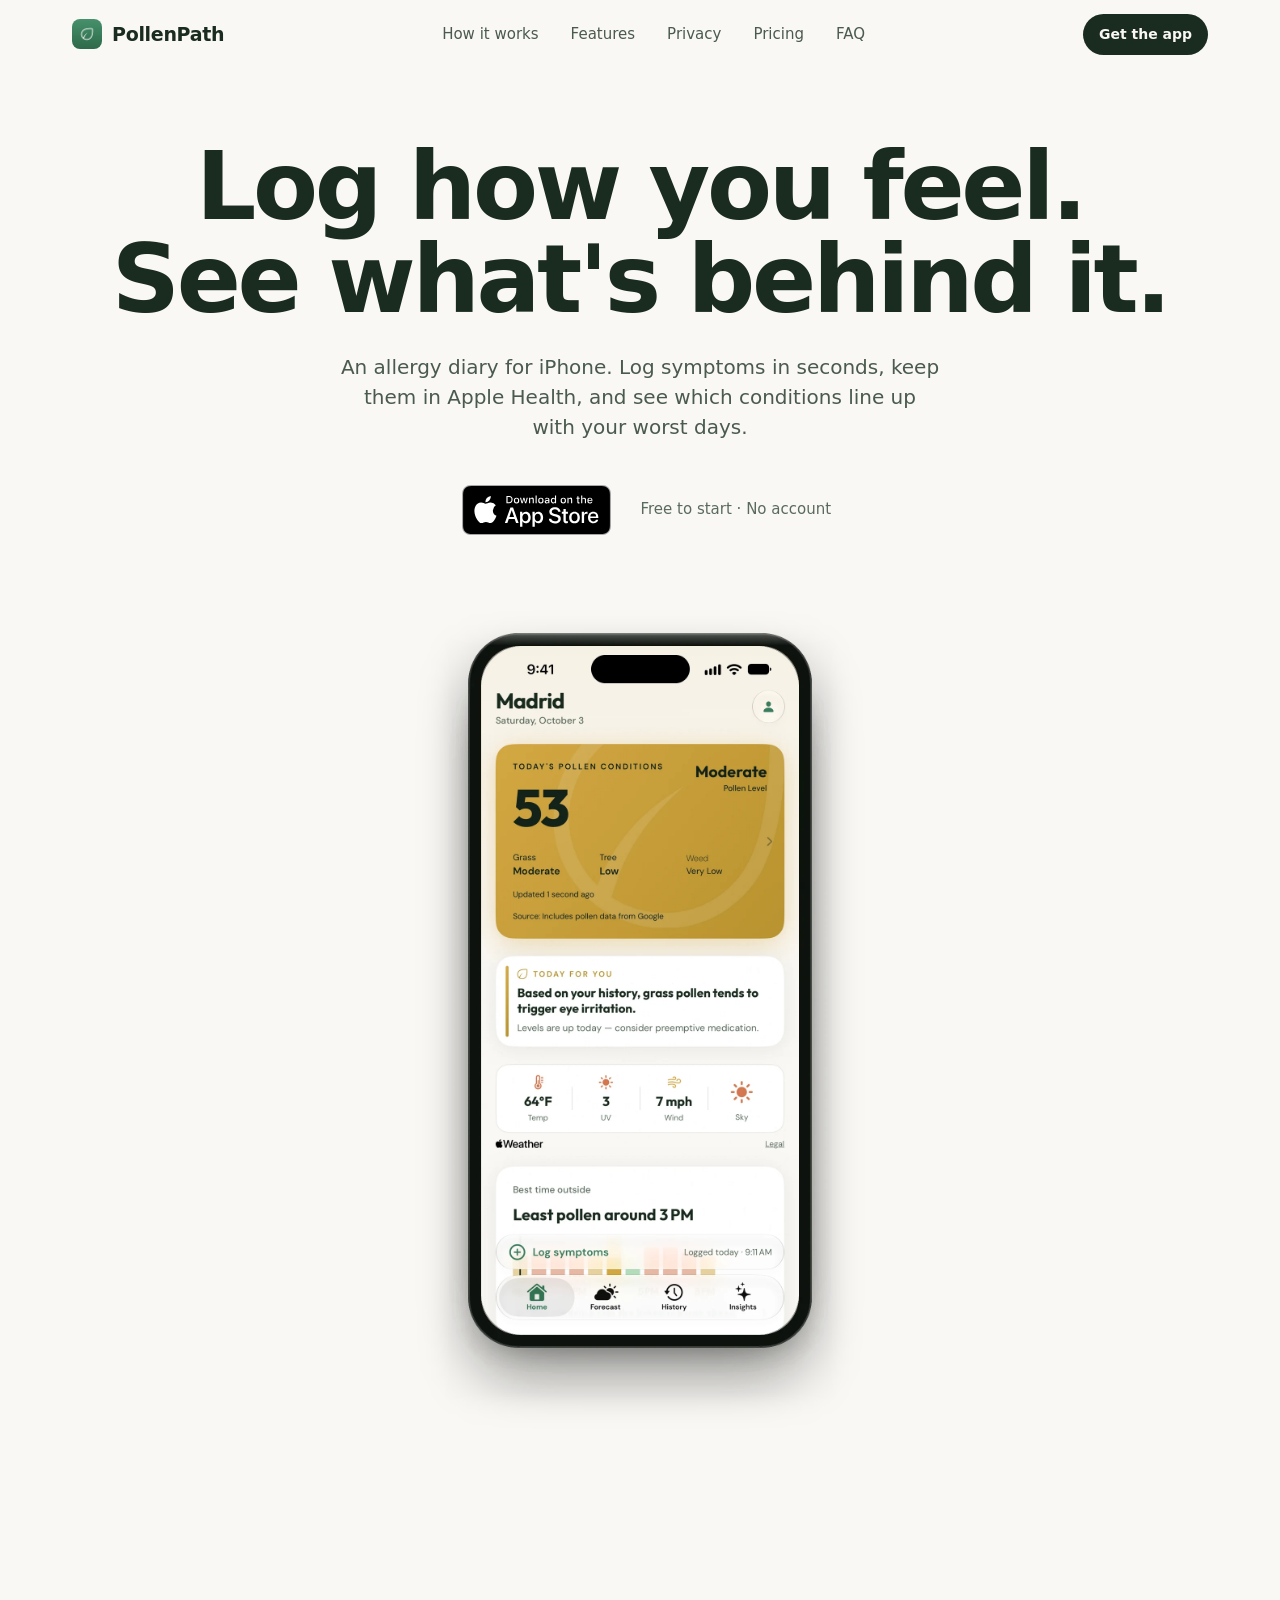
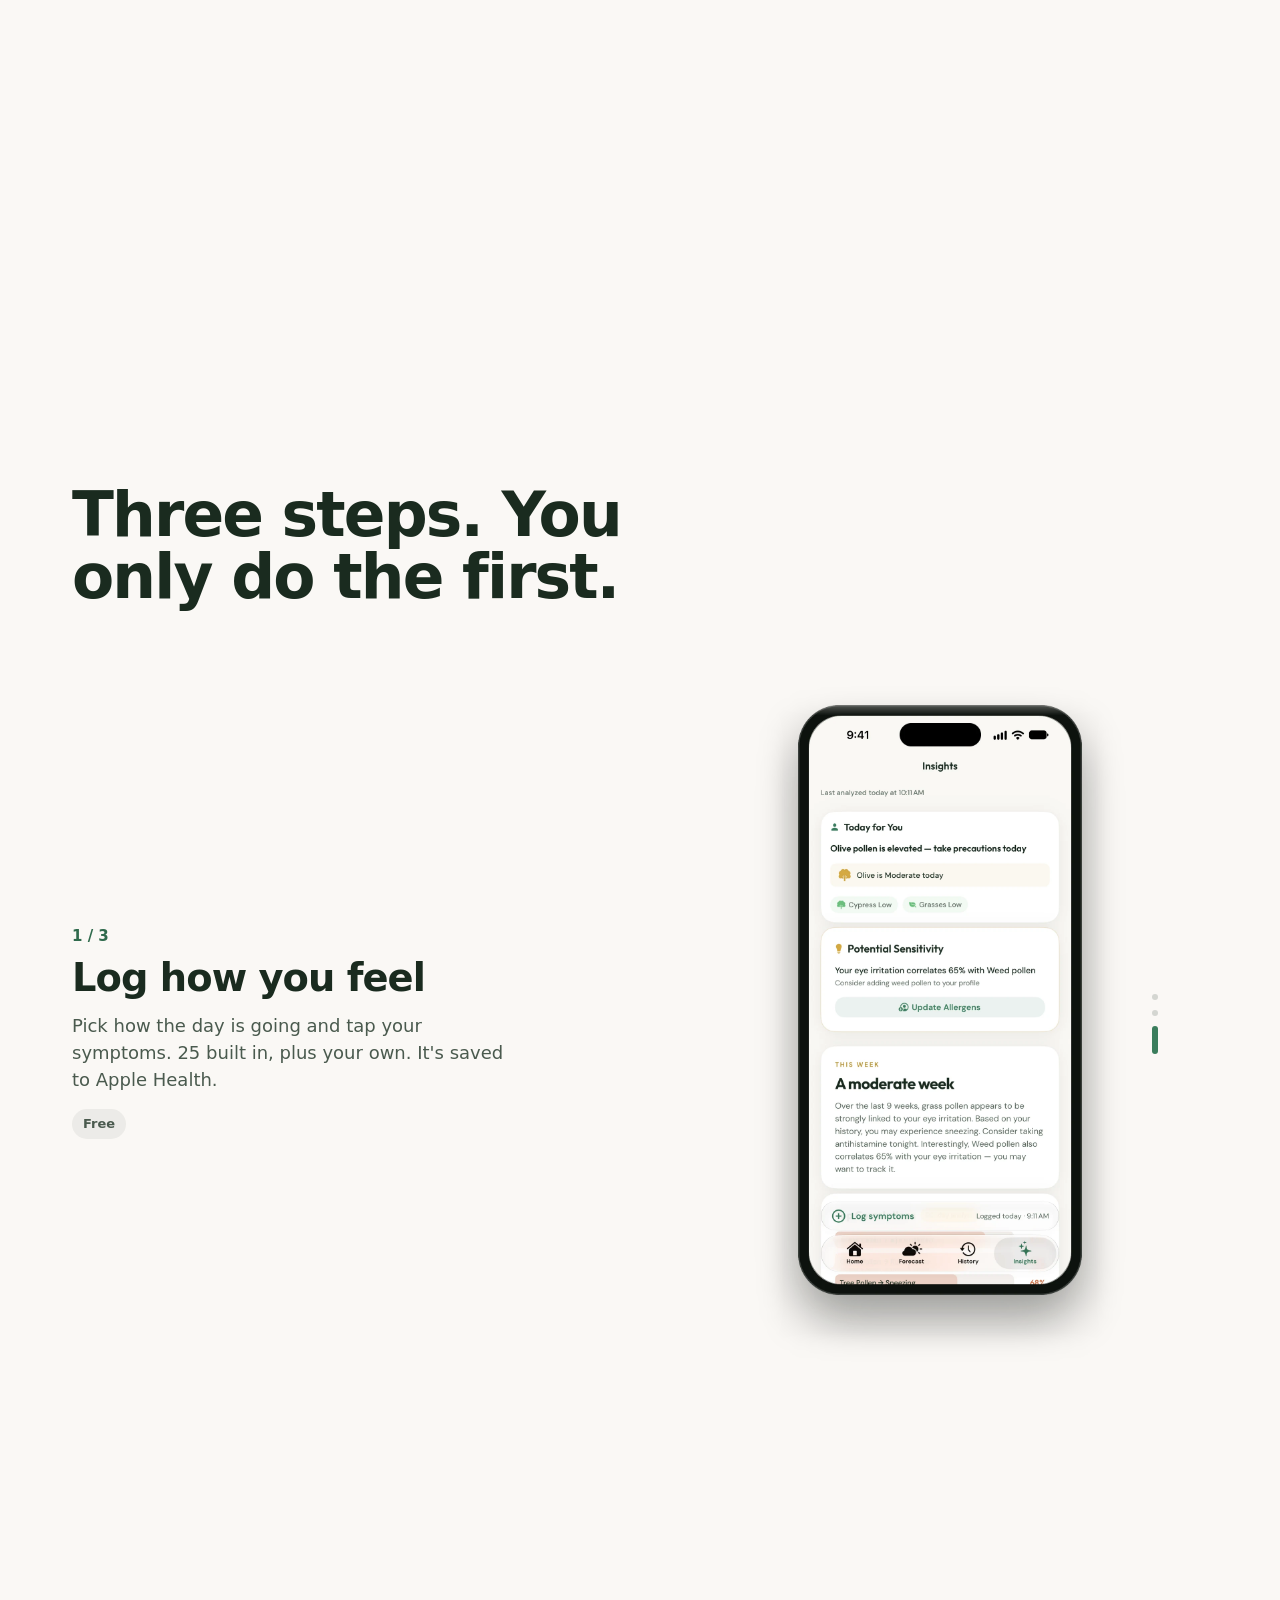
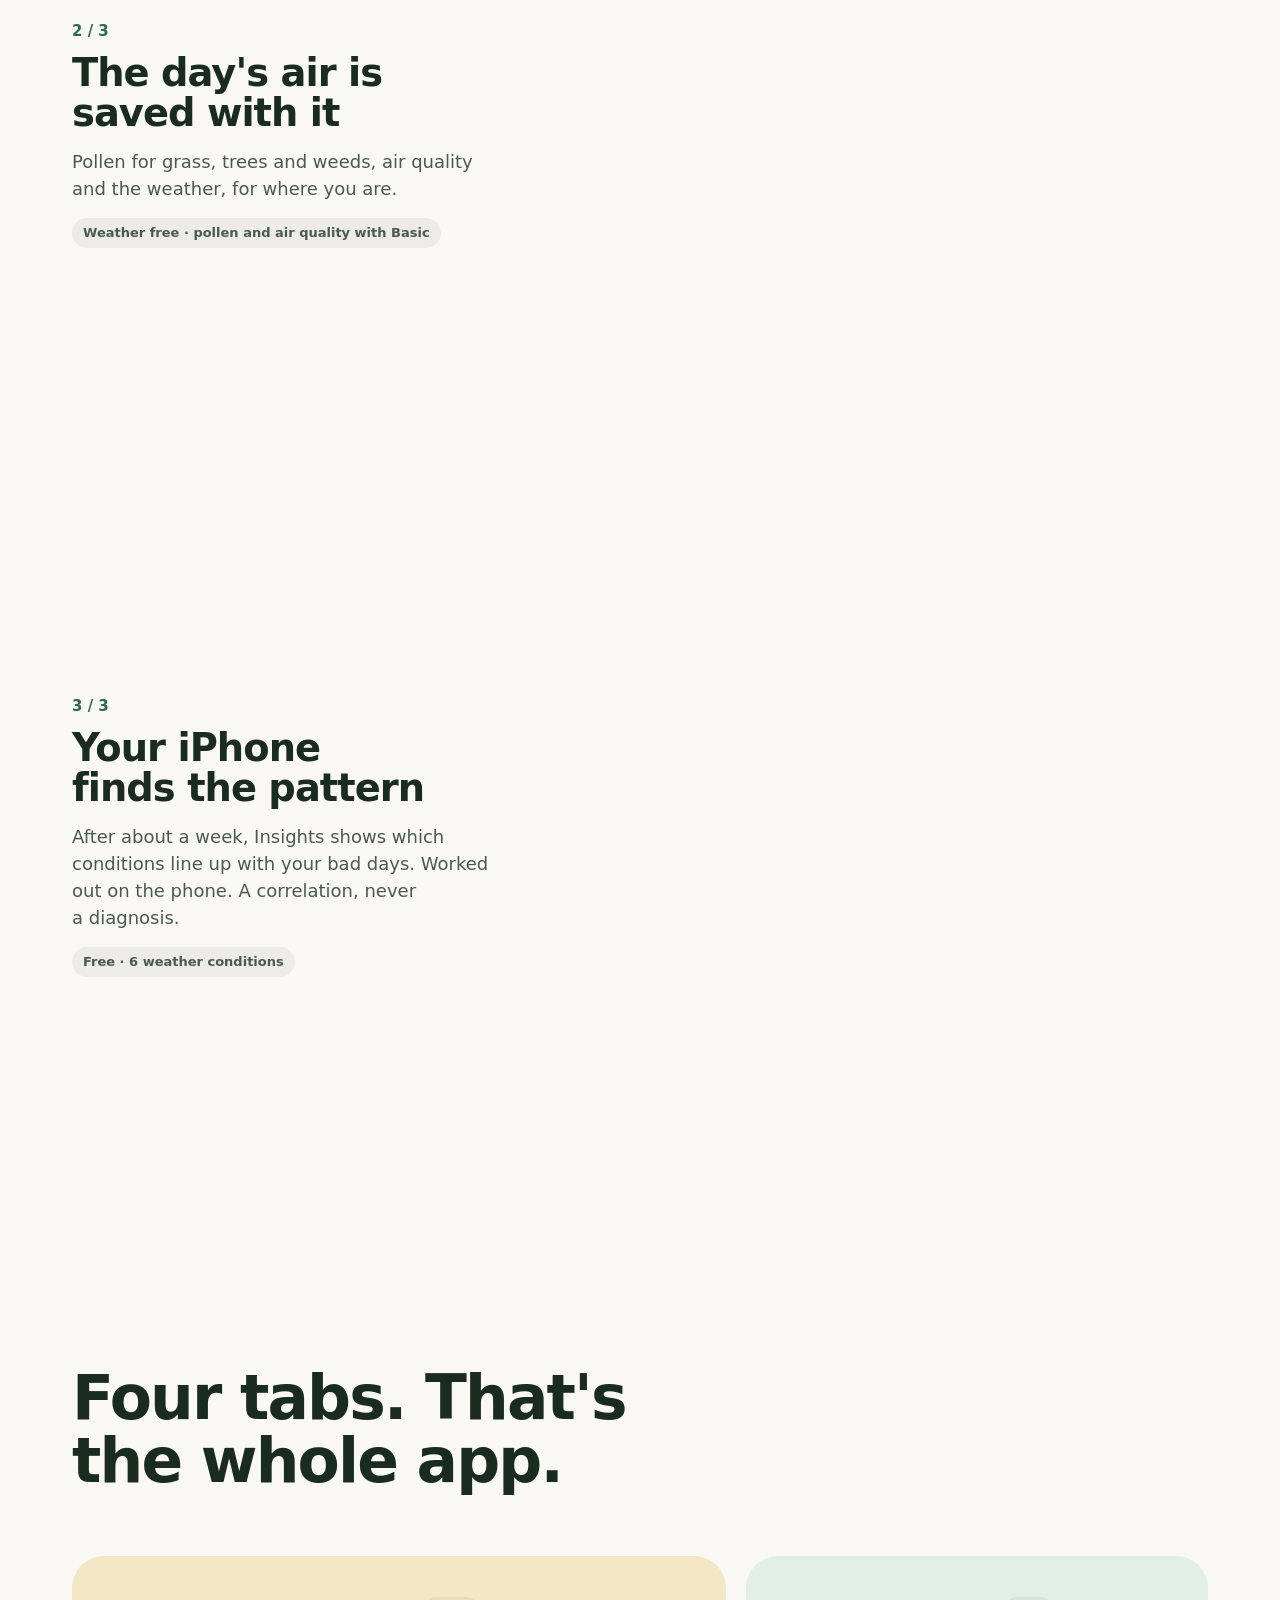
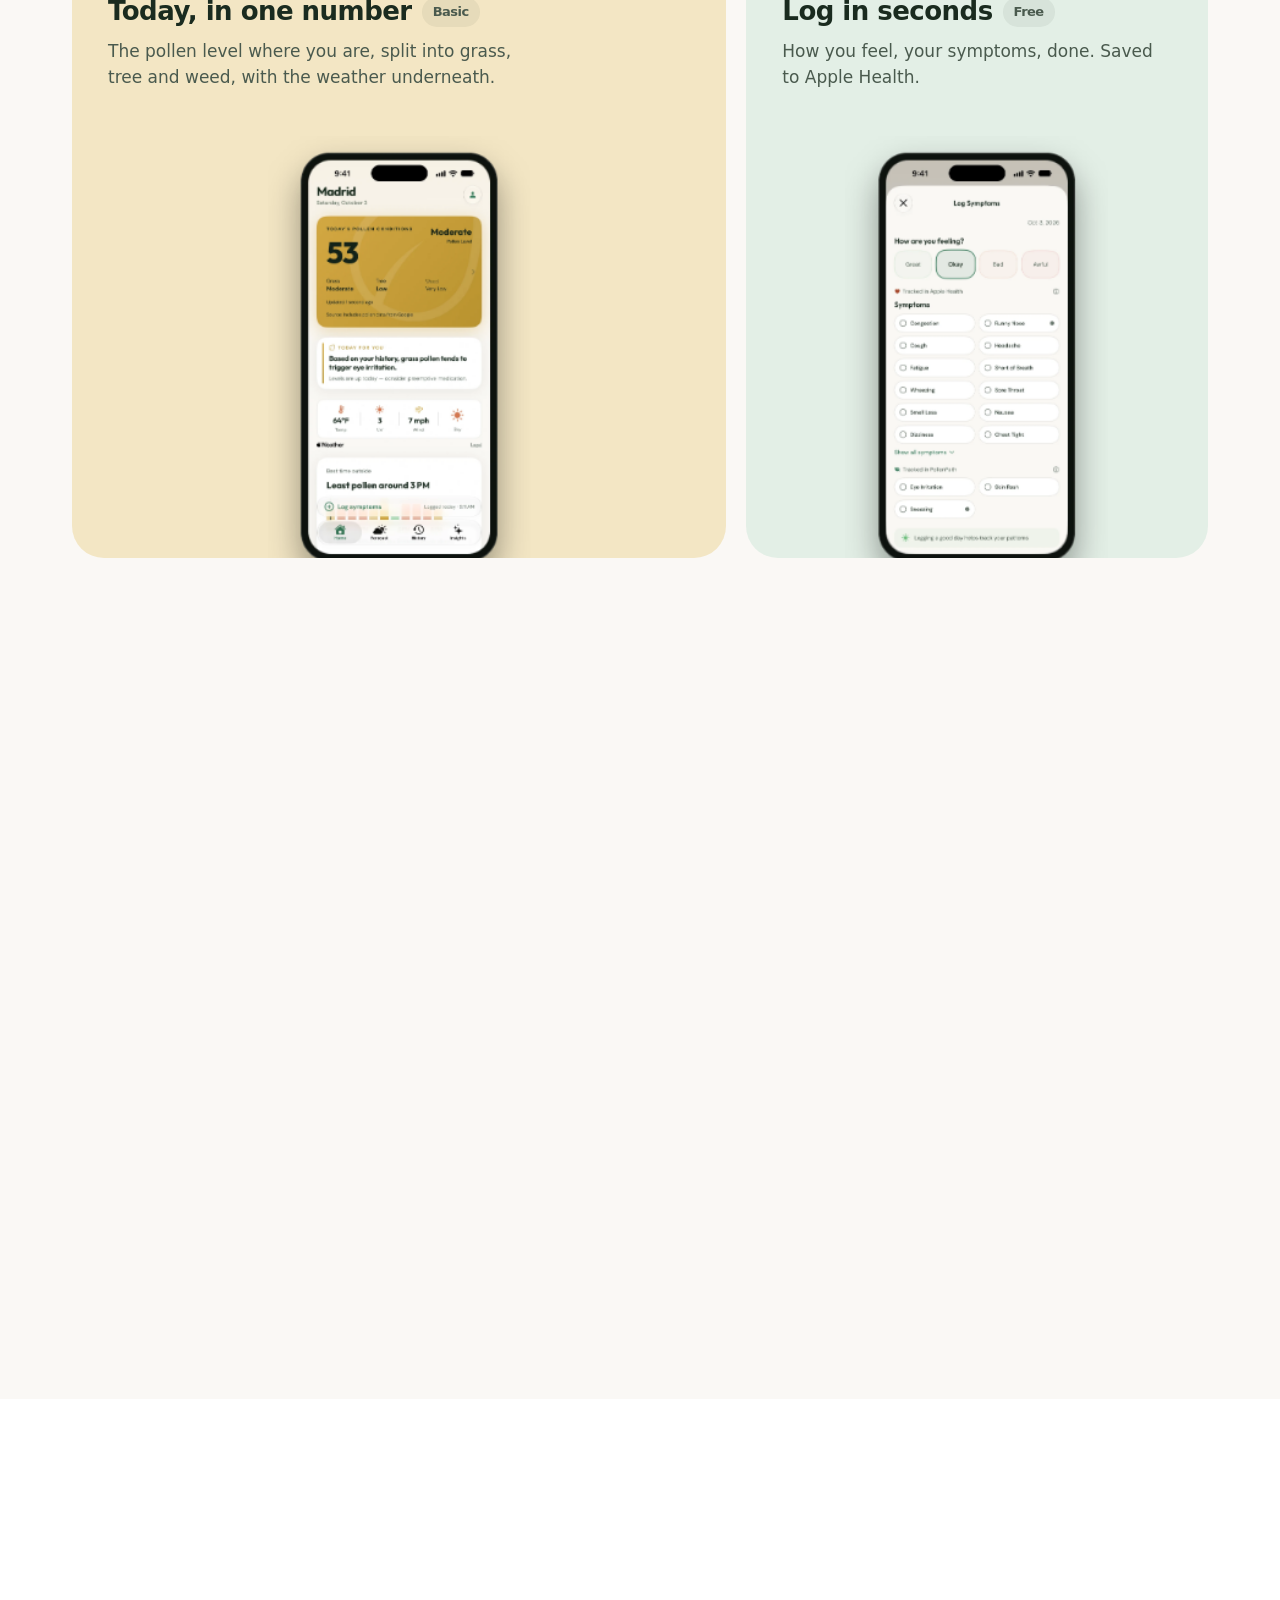
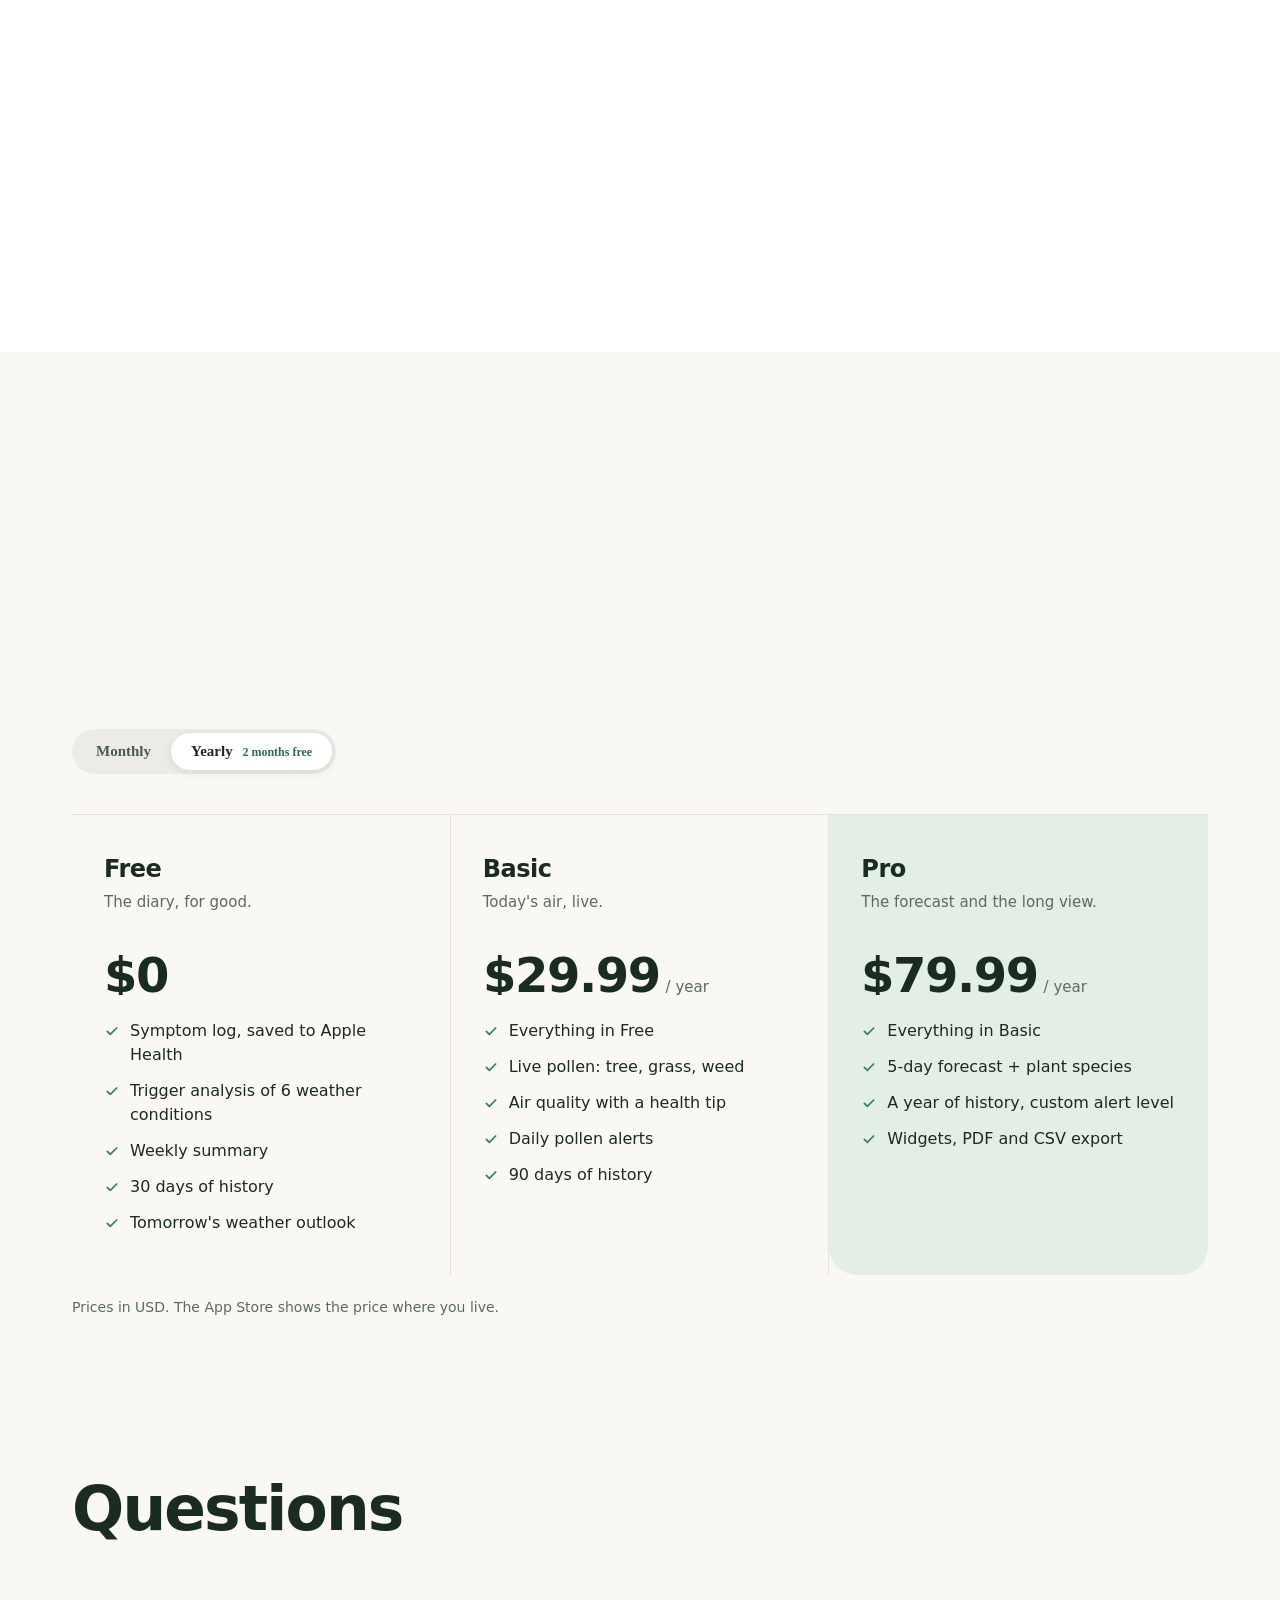
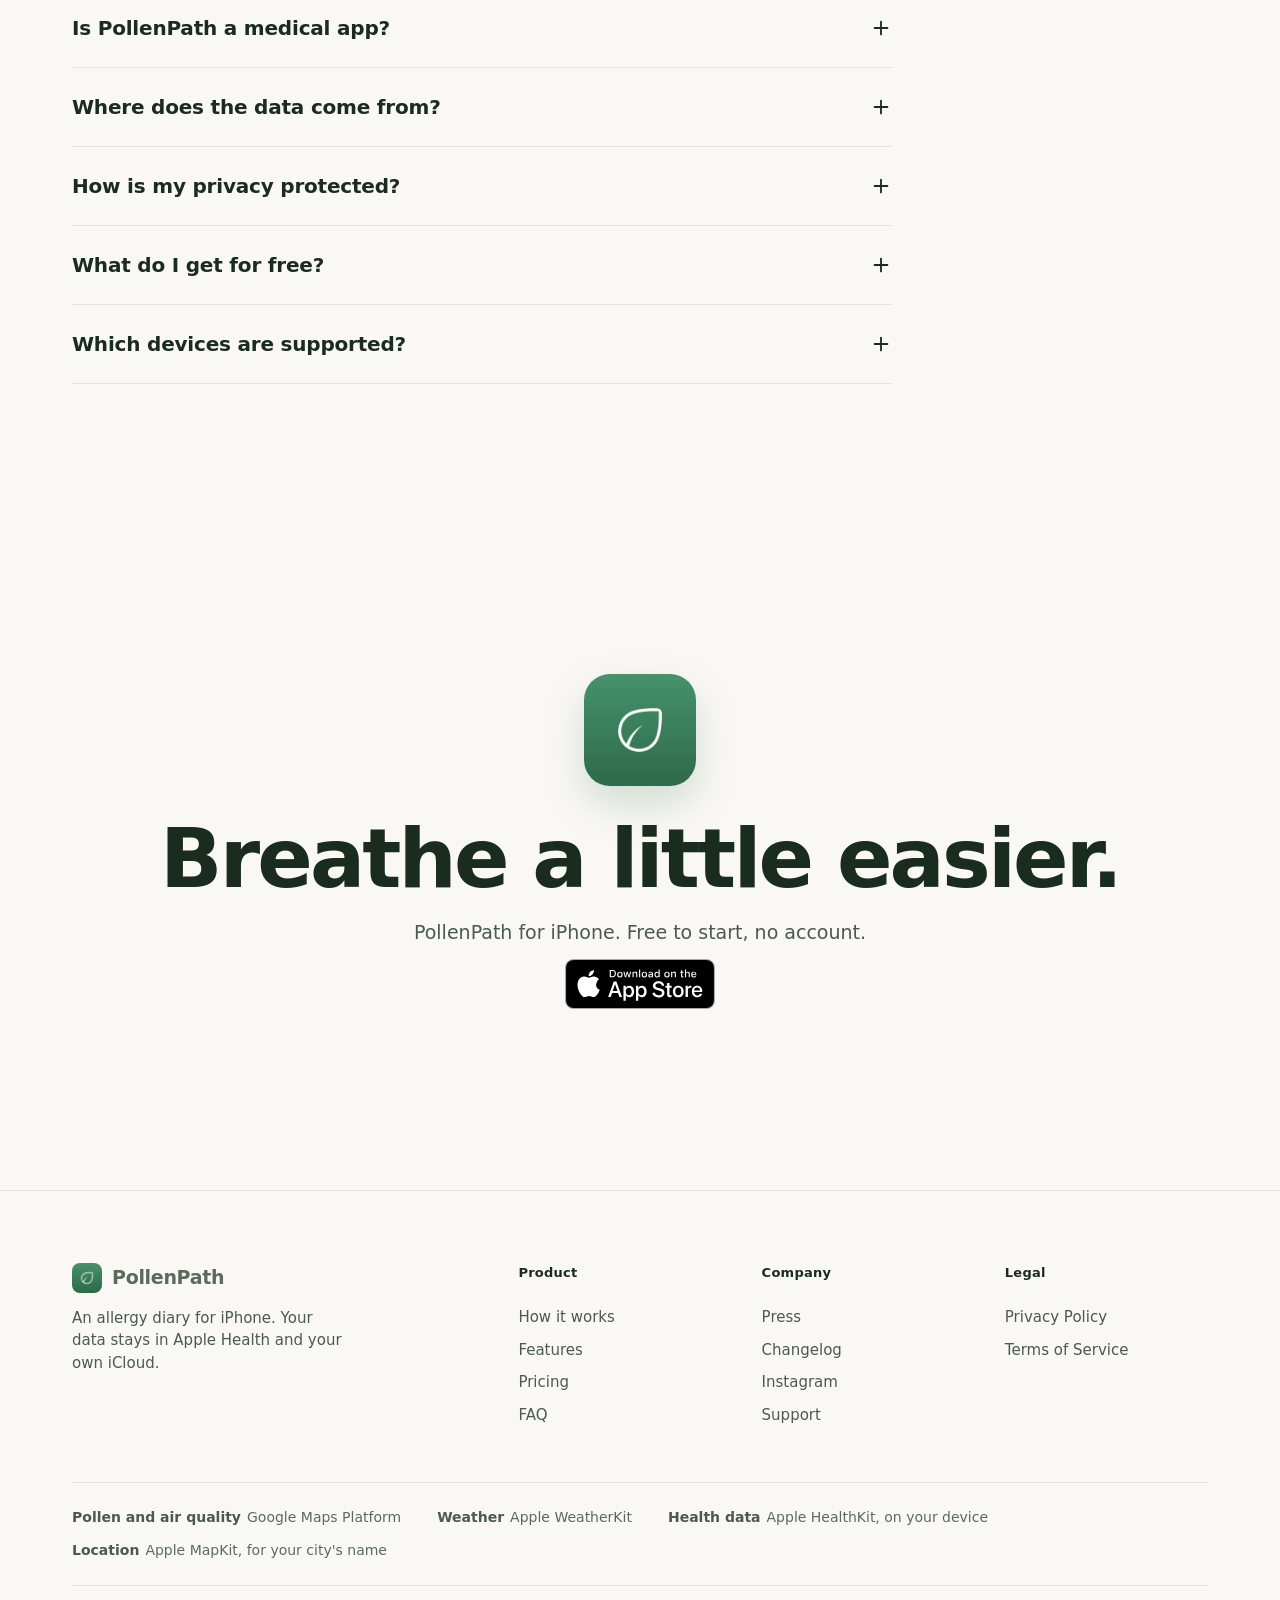
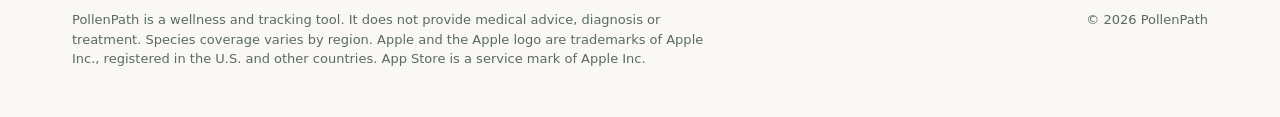
==== commit 38f1ff81: "fix: pollenpath.app sells only what each tier adds (POL-980) (#44) - Basic no longer promises tomorr" ====
--- a/index.html
+++ b/index.html
@@ -121,7 +121,7 @@
         <div class="zoom" data-box="212,425,714" data-card="350,414"><div class="cam"><picture><source media="(prefers-color-scheme: dark)" srcset="/img/screens/logger-device-dark-1.0.webp"><img src="/img/screens/logger-device-1.0.webp" class="dev" alt="" width="1138" height="2056"></picture></div><picture><source media="(prefers-color-scheme: dark)" srcset="/img/bento/log-dark-1.0.webp"><img src="/img/bento/log-1.0.webp" class="vec" width="1338" height="1527" alt="Log sheet: how are you feeling, and a grid of symptoms"></picture></div></article>
       <article class="tile t-ins rv"><div><h3>Your triggers, found on your iPhone <span class="tier">Free · pollen with Basic</span></h3><p>After a week of logging, it shows which conditions line up with your bad days.</p></div>
         <div class="zoom" data-box="216,746,710" data-card="394,466"><div class="cam"><picture><source media="(prefers-color-scheme: dark)" srcset="/img/screens/insights-device-dark-1.0.webp"><img src="/img/screens/insights-device-1.0.webp" class="dev" alt="" width="1138" height="2056"></picture></div><picture><source media="(prefers-color-scheme: dark)" srcset="/img/bento/insight-dark-1.0.webp"><img src="/img/bento/insight-1.0.webp" class="vec" width="1398" height="741" alt="Insights card: your eye irritation correlates 65% with weed pollen"></picture></div></article>
-      <article class="tile t-fc rv"><div><h3>What's coming <span class="tier">Basic · 5-day with Pro</span></h3><p>Tomorrow's pollen, the next five days, and what it could mean for you.</p></div>
+      <article class="tile t-fc rv"><div><h3>What's coming <span class="tier">Free · 5-day pollen with Pro</span></h3><p>Tomorrow's weather and how you might feel. Pro adds the next five days of pollen.</p></div>
         <div class="zoom" data-box="218,694,708" data-card="360,424"><div class="cam"><picture><source media="(prefers-color-scheme: dark)" srcset="/img/screens/forecast-device-dark-1.0.webp"><img src="/img/screens/forecast-device-1.0.webp" class="dev" alt="" width="1138" height="2056"></picture></div><picture><source media="(prefers-color-scheme: dark)" srcset="/img/bento/forecast-dark-1.0.webp"><img src="/img/bento/forecast-1.0.webp" class="vec" width="1296" height="1170" alt="Forecast card: grass pollen trending up, 70 high"></picture></div></article>
     </div>
   </div>
@@ -143,9 +143,9 @@
       <div class="plan"><h3>Free</h3><p class="for">The diary, for good.</p><div class="price"><span class="pv"><span class="amt" data-m="$0" data-y="$0">$0</span></span></div>
         <ul><li>Symptom log, saved to Apple Health</li><li>Trigger analysis of 6 weather conditions</li><li>Weekly summary</li><li>30 days of history</li><li>Tomorrow's weather outlook</li></ul></div>
       <div class="plan"><h3>Basic</h3><p class="for">Today's air, live.</p><div class="price"><span class="pv"><span class="amt" data-m="$2.99" data-y="$29.99">$29.99</span><span class="per" data-m="/ month" data-y="/ year">/ year</span></span></div>
-        <ul><li>Everything in Free</li><li>Live pollen: tree, grass, weed</li><li>Air quality with a health tip</li><li>Tomorrow's pollen + daily alerts</li><li>90 days of history</li></ul></div>
+        <ul><li>Everything in Free</li><li>Live pollen: tree, grass, weed</li><li>Air quality with a health tip</li><li>Daily pollen alerts</li><li>90 days of history</li></ul></div>
       <div class="plan pro"><h3>Pro</h3><p class="for">The forecast and the long view.</p><div class="price"><span class="pv"><span class="amt" data-m="$7.99" data-y="$79.99">$79.99</span><span class="per" data-m="/ month" data-y="/ year">/ year</span></span></div>
-        <ul><li>Everything in Basic</li><li>5-day forecast + plant species</li><li>A year of history, custom alert level</li><li>Widgets, PDF and CSV export</li><li>Symptom prediction after 3 weeks</li></ul></div>
+        <ul><li>Everything in Basic</li><li>5-day forecast + plant species</li><li>A year of history, custom alert level</li><li>Widgets, PDF and CSV export</li></ul></div>
     </div>
     <p class="fine">Prices in USD. The App Store shows the price where you live.</p>
   </div>
@@ -158,7 +158,7 @@
       <details><summary>Is PollenPath a medical app?<svg width="22" height="22" viewBox="0 0 24 24" fill="none" stroke="currentColor" stroke-width="2" stroke-linecap="round"><path d="M12 5v14M5 12h14"/></svg></summary><p>No. It's a wellness and tracking tool that helps you notice patterns between how you feel and what's in the air. It doesn't give medical advice or a diagnosis. For medical concerns, talk to a clinician.</p></details>
       <details><summary>Where does the data come from?<svg width="22" height="22" viewBox="0 0 24 24" fill="none" stroke="currentColor" stroke-width="2" stroke-linecap="round"><path d="M12 5v14M5 12h14"/></svg></summary><p>Pollen and air quality come from Google, and the weather from Apple Weather. Coverage varies by country, and some local plants may not be included.</p></details>
       <details><summary>How is my privacy protected?<svg width="22" height="22" viewBox="0 0 24 24" fill="none" stroke="currentColor" stroke-width="2" stroke-linecap="round"><path d="M12 5v14M5 12h14"/></svg></summary><p>There's no account and no PollenPath server. Your symptoms live in Apple Health and your own iCloud, and the trigger analysis runs on your iPhone. The app sends your location to fetch pollen, air quality and weather. No ads, no trackers.</p></details>
-      <details><summary>What do I get for free?<svg width="22" height="22" viewBox="0 0 24 24" fill="none" stroke="currentColor" stroke-width="2" stroke-linecap="round"><path d="M12 5v14M5 12h14"/></svg></summary><p>Symptom logging with 25 built-in symptoms plus your own, trigger analysis of six weather conditions after a week, a weekly summary, 30 days of history and tomorrow's weather outlook. Basic and Pro add live pollen, air quality, forecasts and longer history.</p></details>
+      <details><summary>What do I get for free?<svg width="22" height="22" viewBox="0 0 24 24" fill="none" stroke="currentColor" stroke-width="2" stroke-linecap="round"><path d="M12 5v14M5 12h14"/></svg></summary><p>Symptom logging with 25 built-in symptoms plus your own, trigger analysis of six weather conditions after a week, a weekly summary, 30 days of history and tomorrow's weather outlook. Basic adds live pollen, air quality and daily alerts. Pro adds the 5-day forecast and a year of history.</p></details>
       <details><summary>Which devices are supported?<svg width="22" height="22" viewBox="0 0 24 24" fill="none" stroke="currentColor" stroke-width="2" stroke-linecap="round"><path d="M12 5v14M5 12h14"/></svg></summary><p>iPhone with iOS 26.4 or later. Home Screen and Lock Screen widgets come with Pro.</p></details>
     </div>
   </div>
@@ -181,7 +181,7 @@
       <nav aria-label="Company"><h2>Company</h2><a href="/press.html">Press</a><a href="/changelog.html">Changelog</a><a href="https://instagram.com/pollenpath.app">Instagram</a><a href="/support.html">Support</a></nav>
       <nav aria-label="Legal"><h2>Legal</h2><a href="/privacy-policy.html">Privacy Policy</a><a href="/terms-of-service.html">Terms of Service</a></nav>
     </div>
-    <dl class="attrib"><div><dt>Pollen and air quality</dt><dd>Google Maps Platform</dd></div><div><dt>Weather</dt><dd>Apple WeatherKit</dd></div><div><dt>Health data</dt><dd>Apple HealthKit, on your device</dd></div><div><dt>Location</dt><dd>Apple MapKit, city level only</dd></div></dl>
+    <dl class="attrib"><div><dt>Pollen and air quality</dt><dd>Google Maps Platform</dd></div><div><dt>Weather</dt><dd>Apple WeatherKit</dd></div><div><dt>Health data</dt><dd>Apple HealthKit, on your device</dd></div><div><dt>Location</dt><dd>Apple MapKit, for your city's name</dd></div></dl>
     <div class="foot-base"><p>PollenPath is a wellness and tracking tool. It does not provide medical advice, diagnosis or treatment. Species coverage varies by region. Apple and the Apple logo are trademarks of Apple Inc., registered in the U.S. and other countries. App Store is a service mark of Apple Inc.</p><p>© 2026 PollenPath</p></div>
   </div>
 </footer>
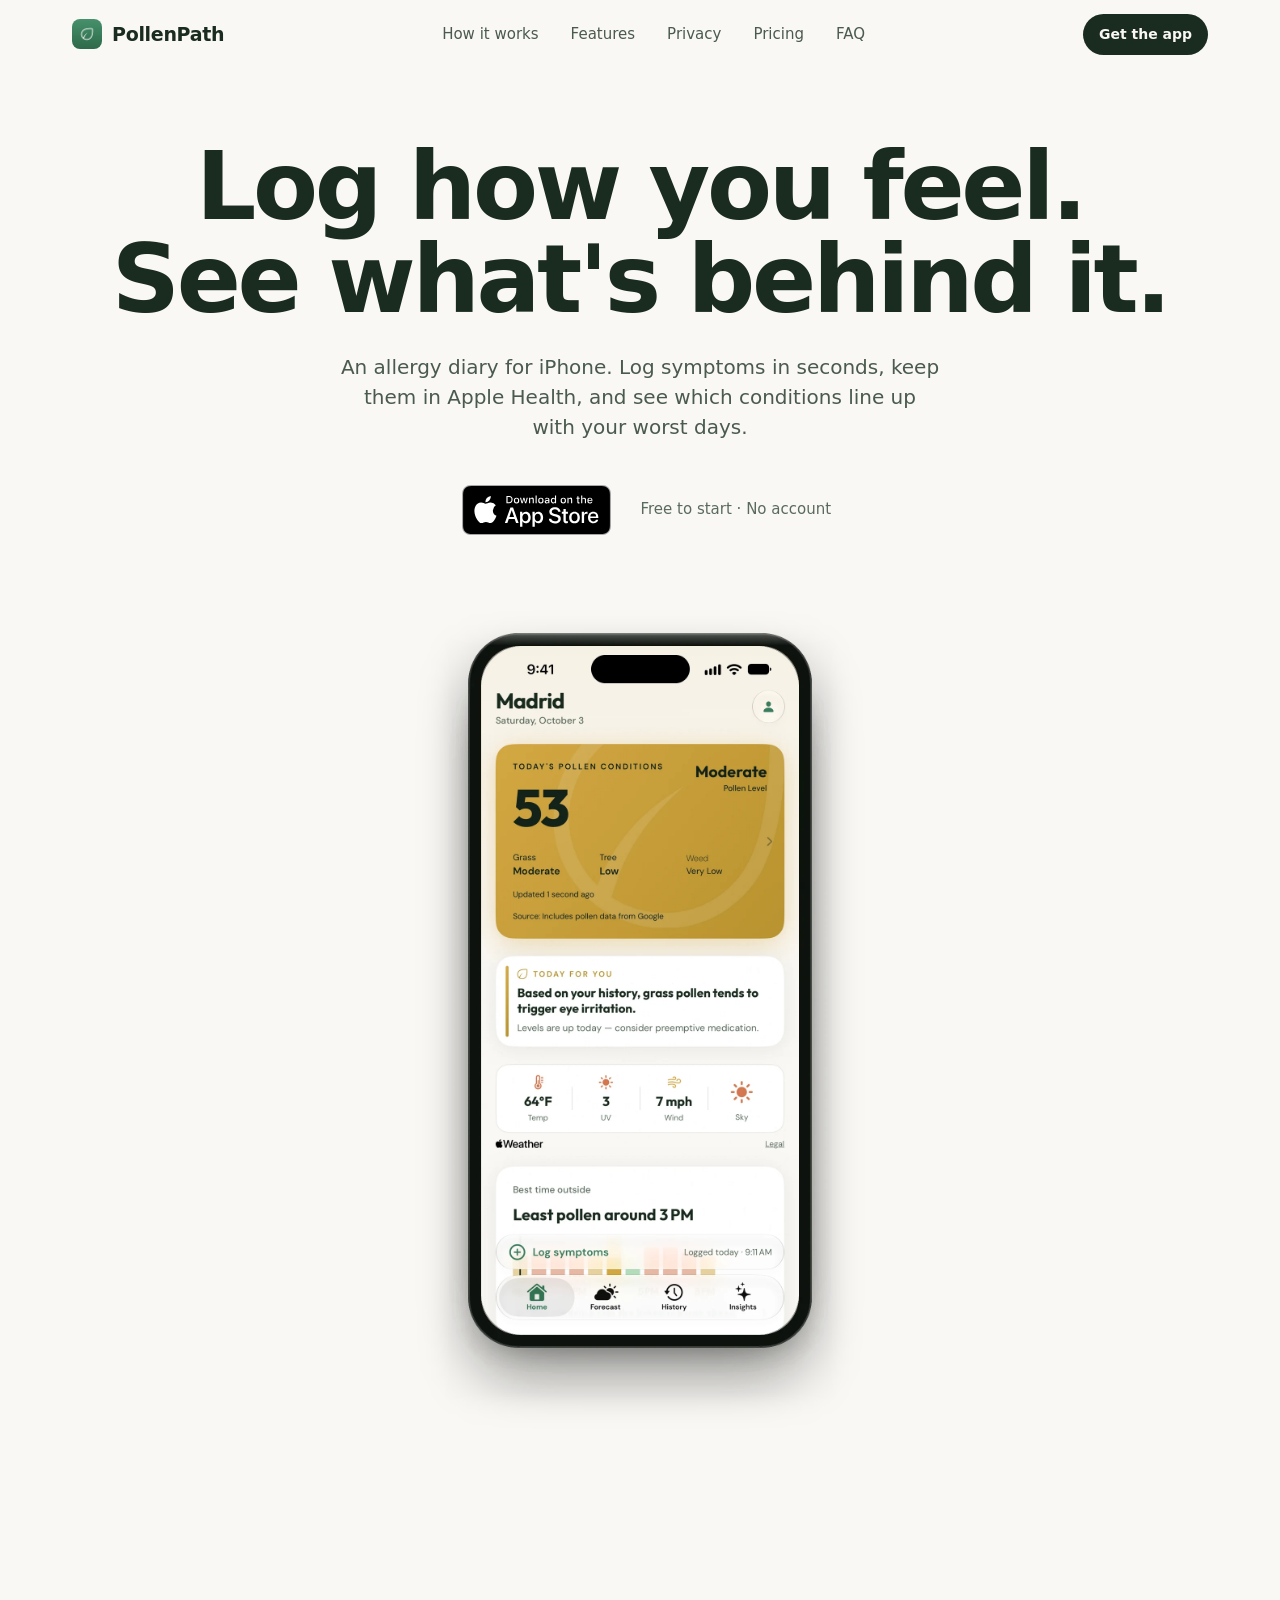
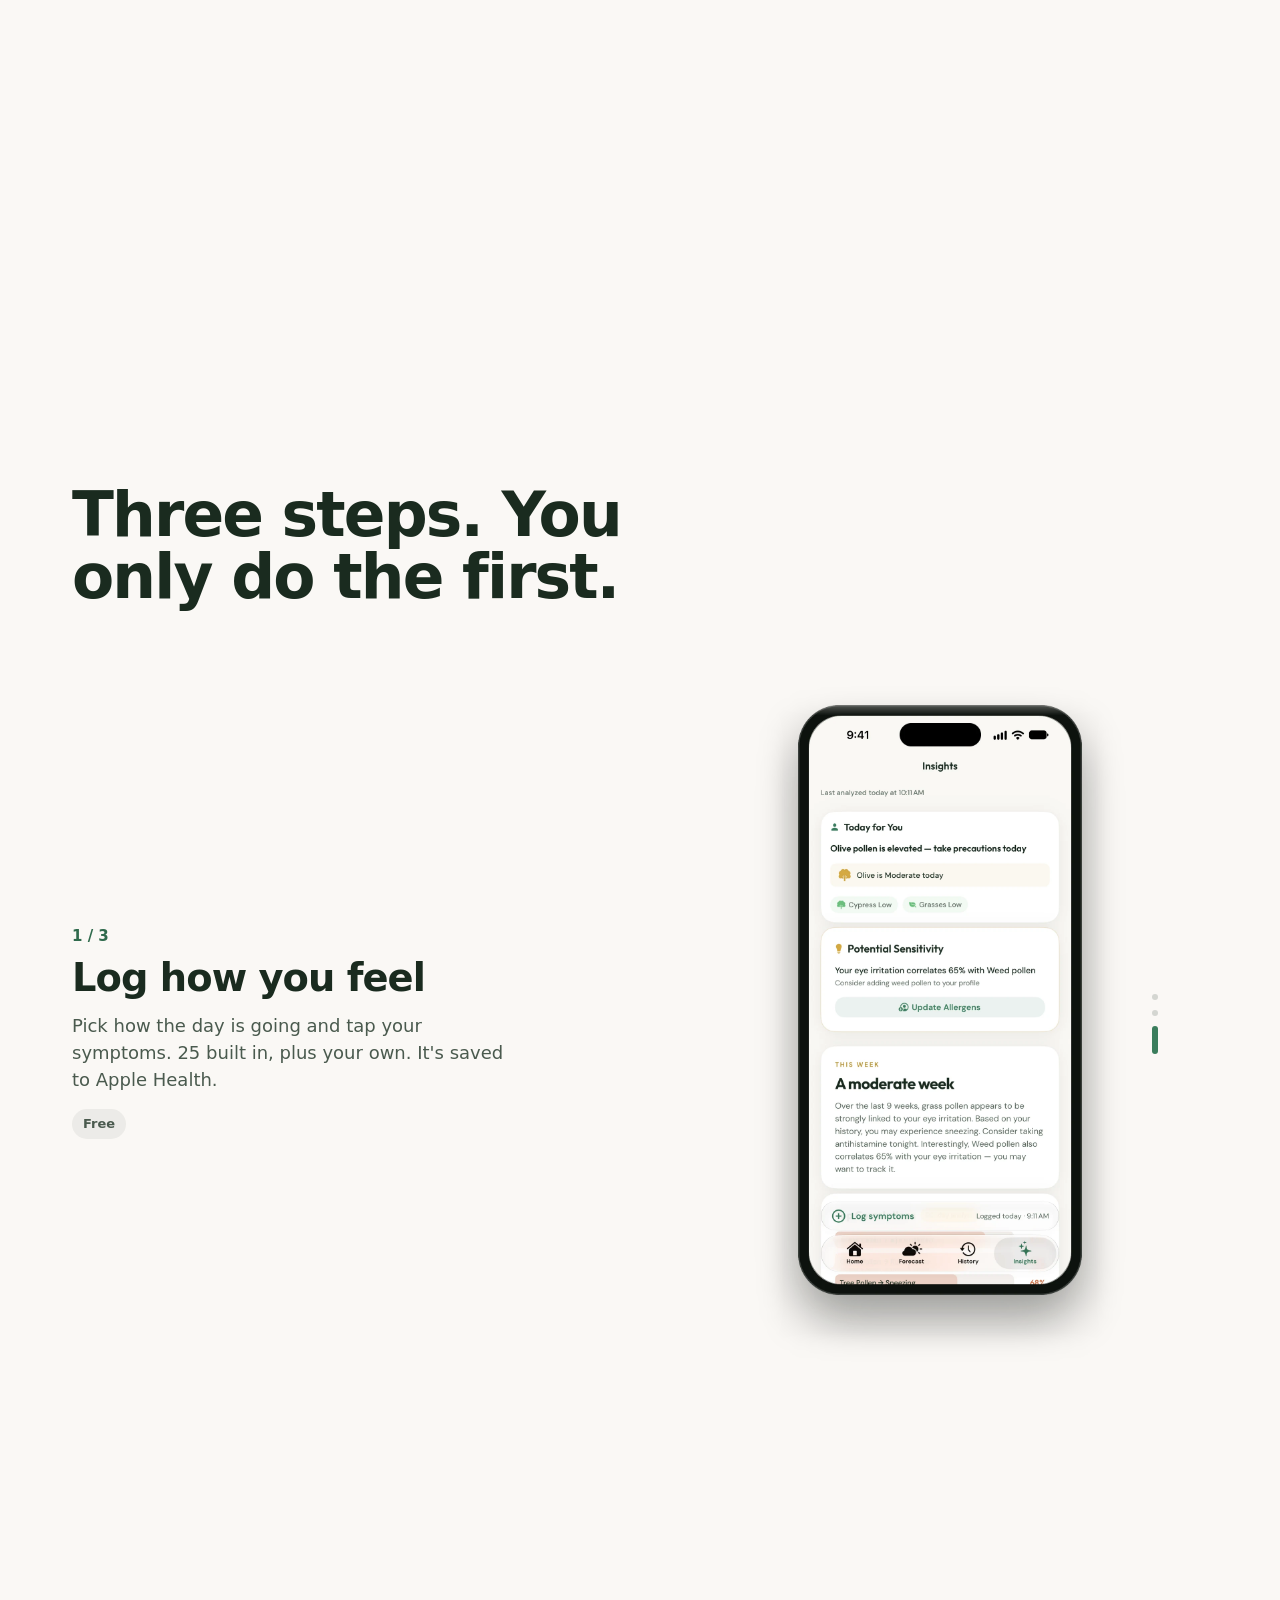
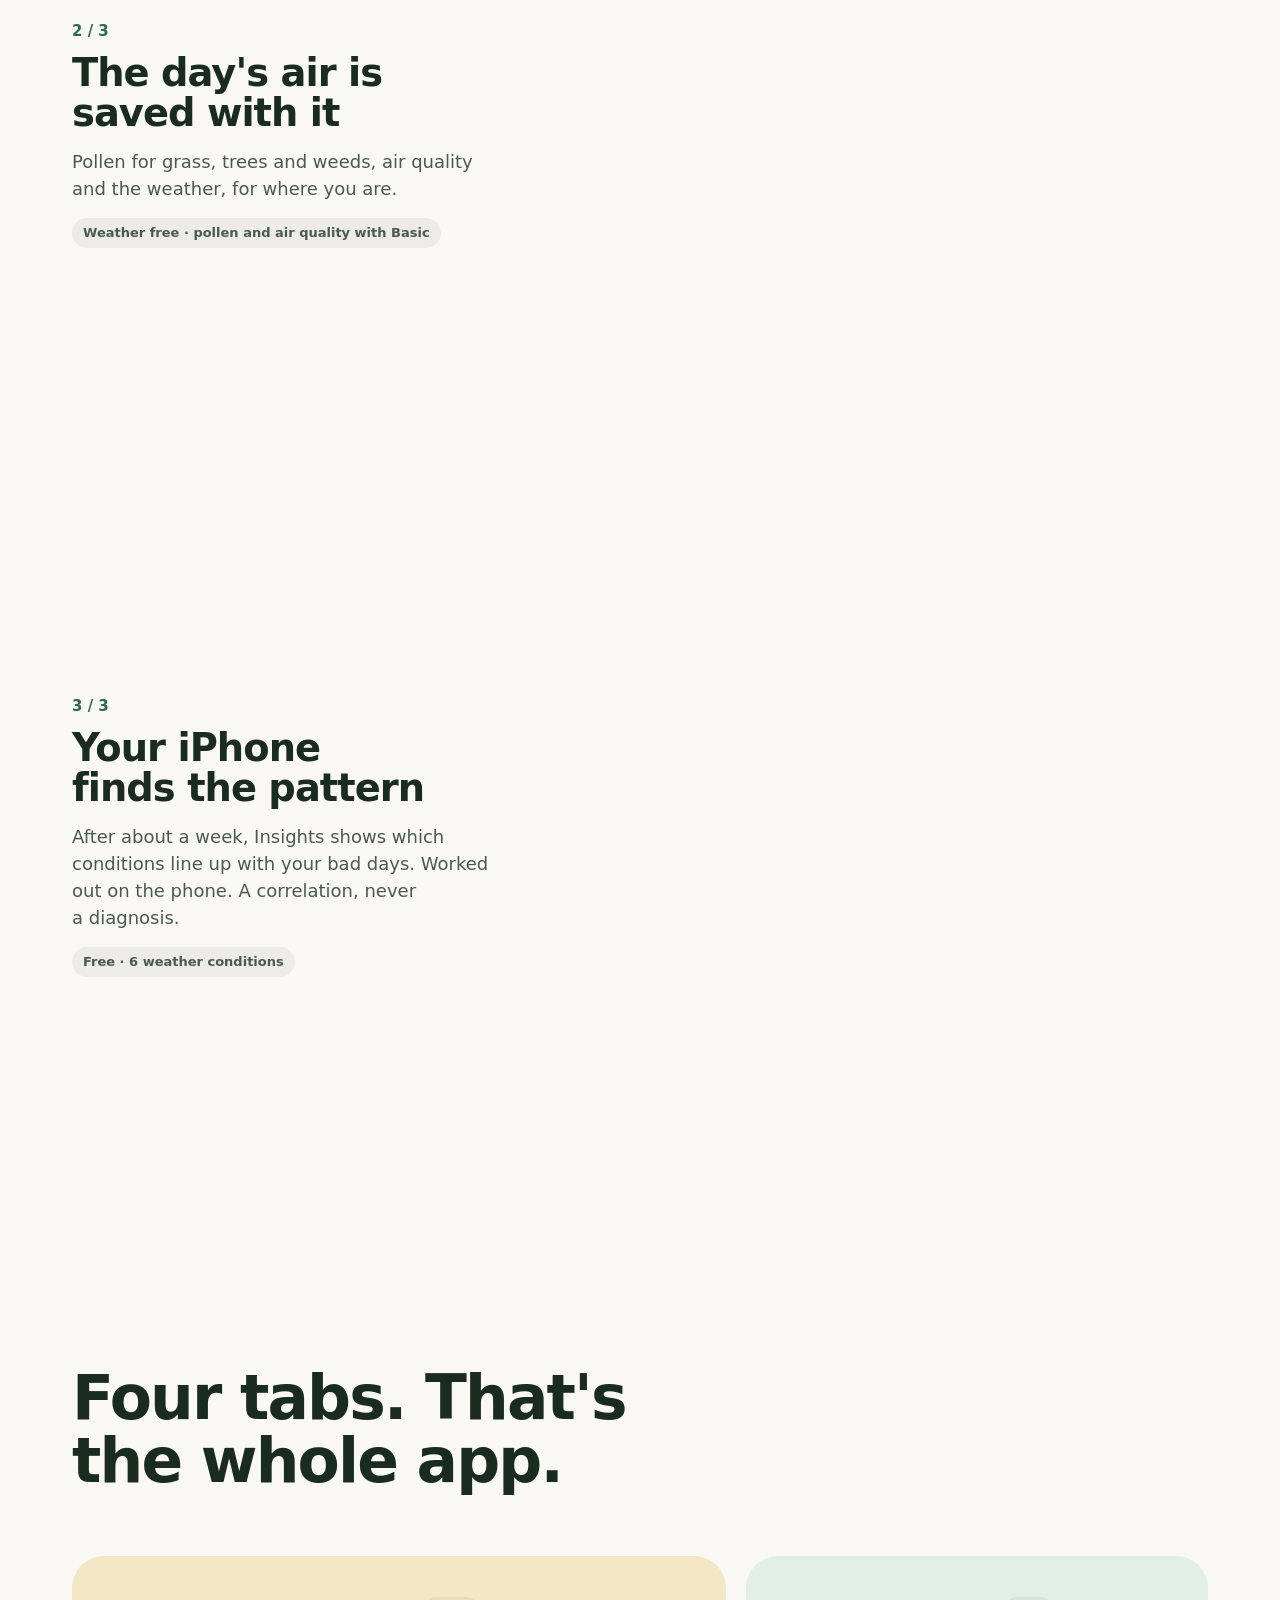
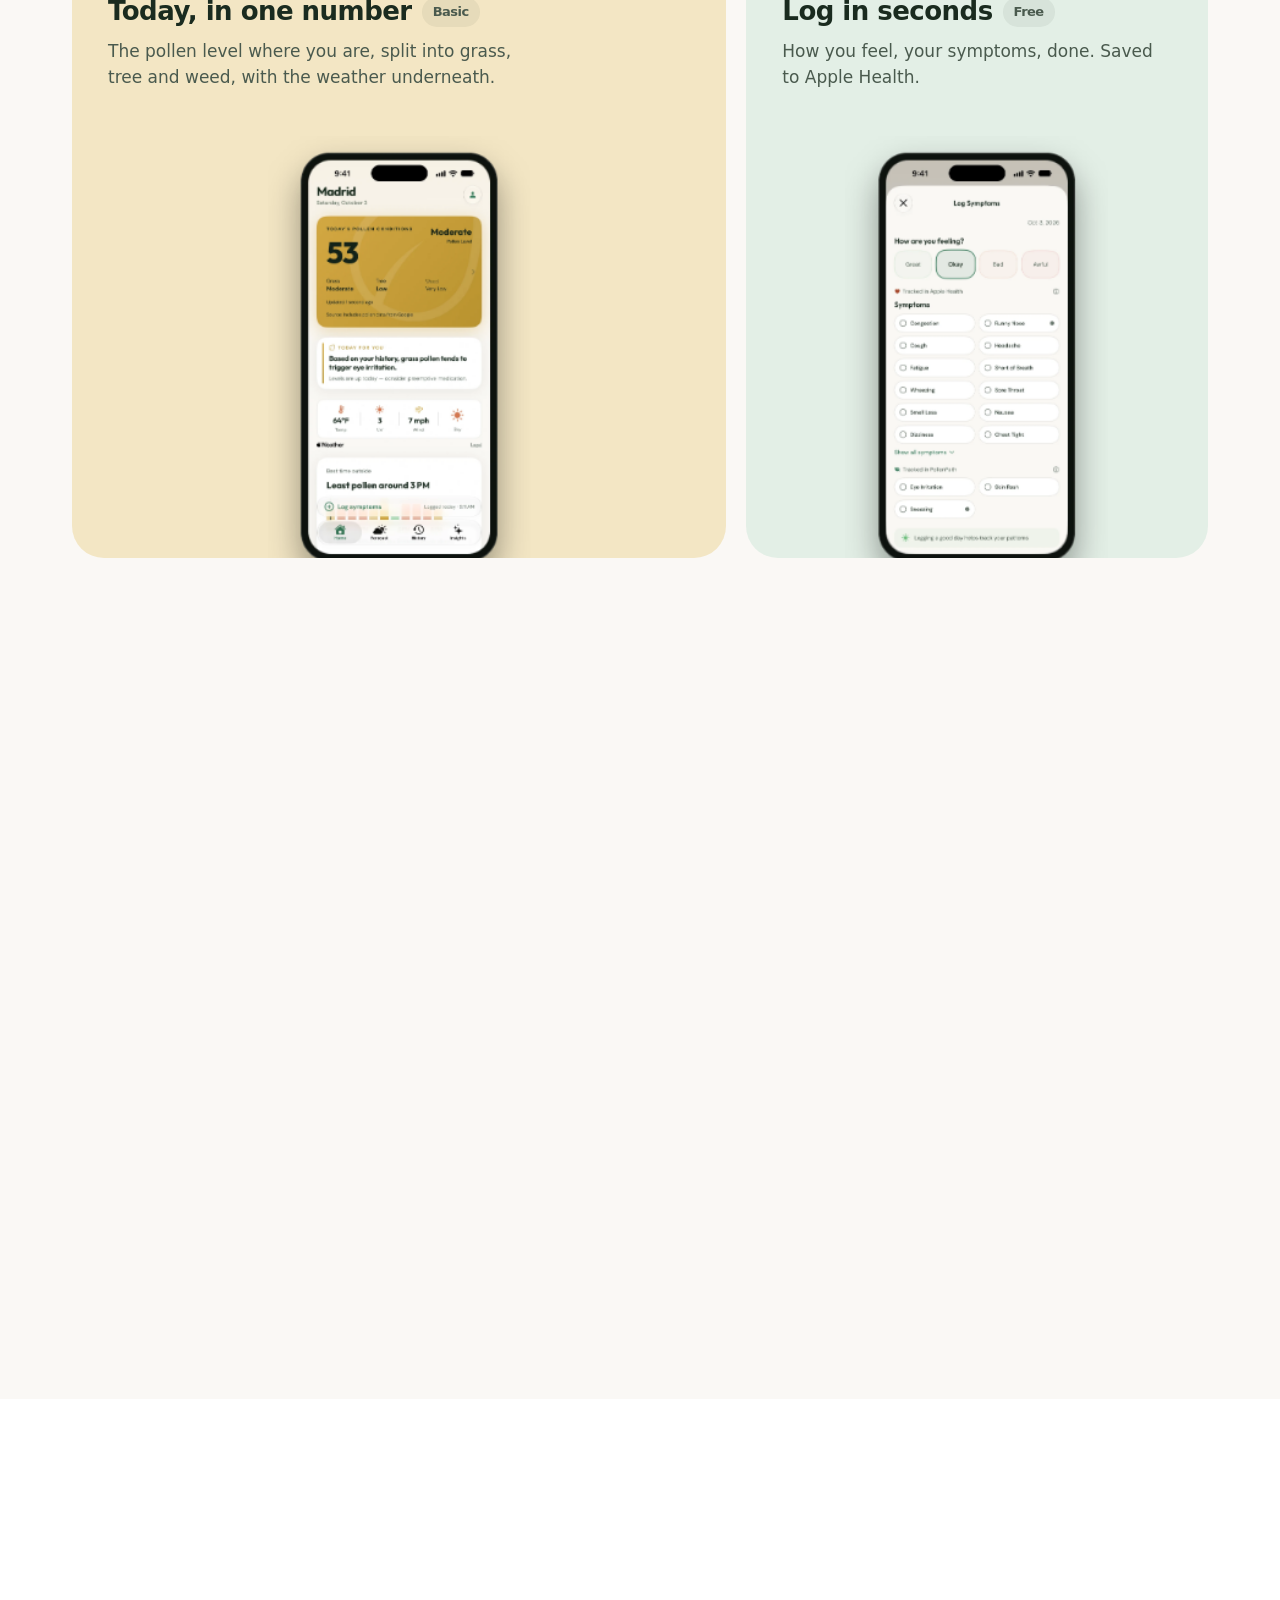
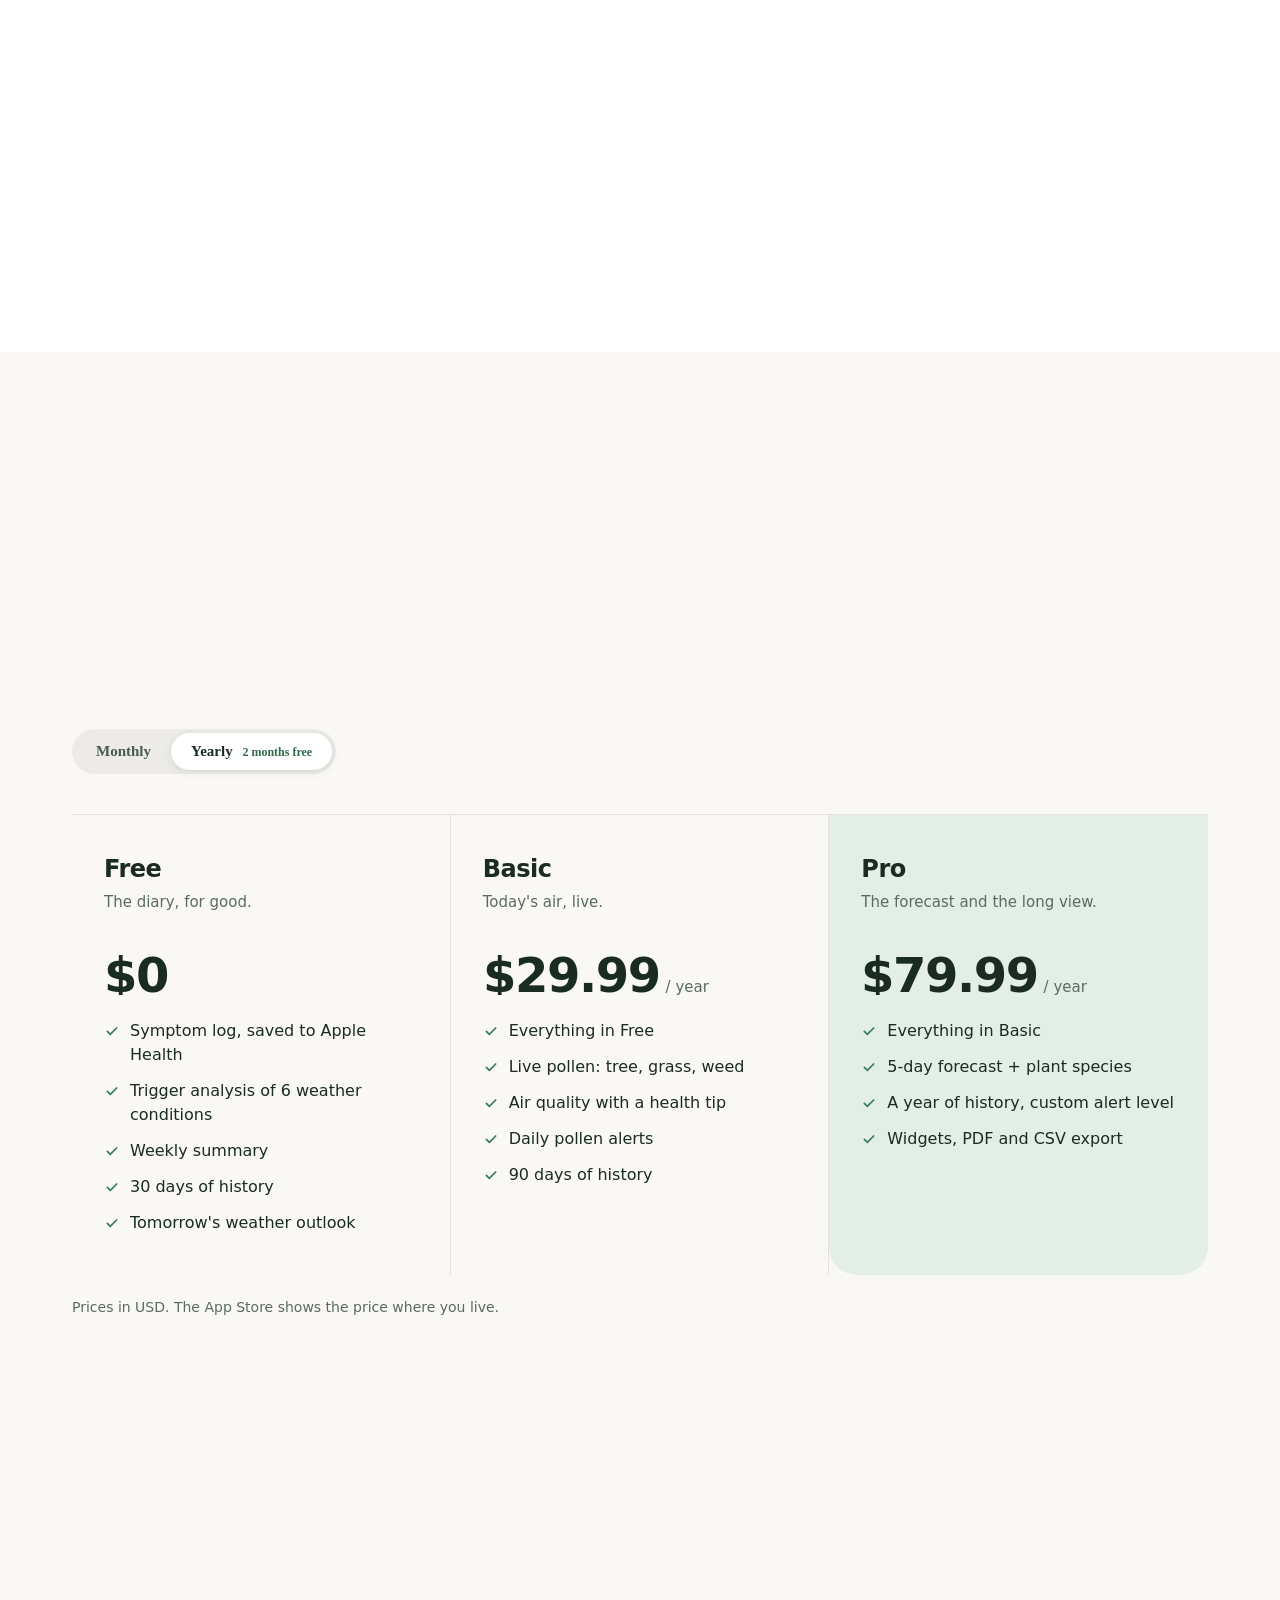
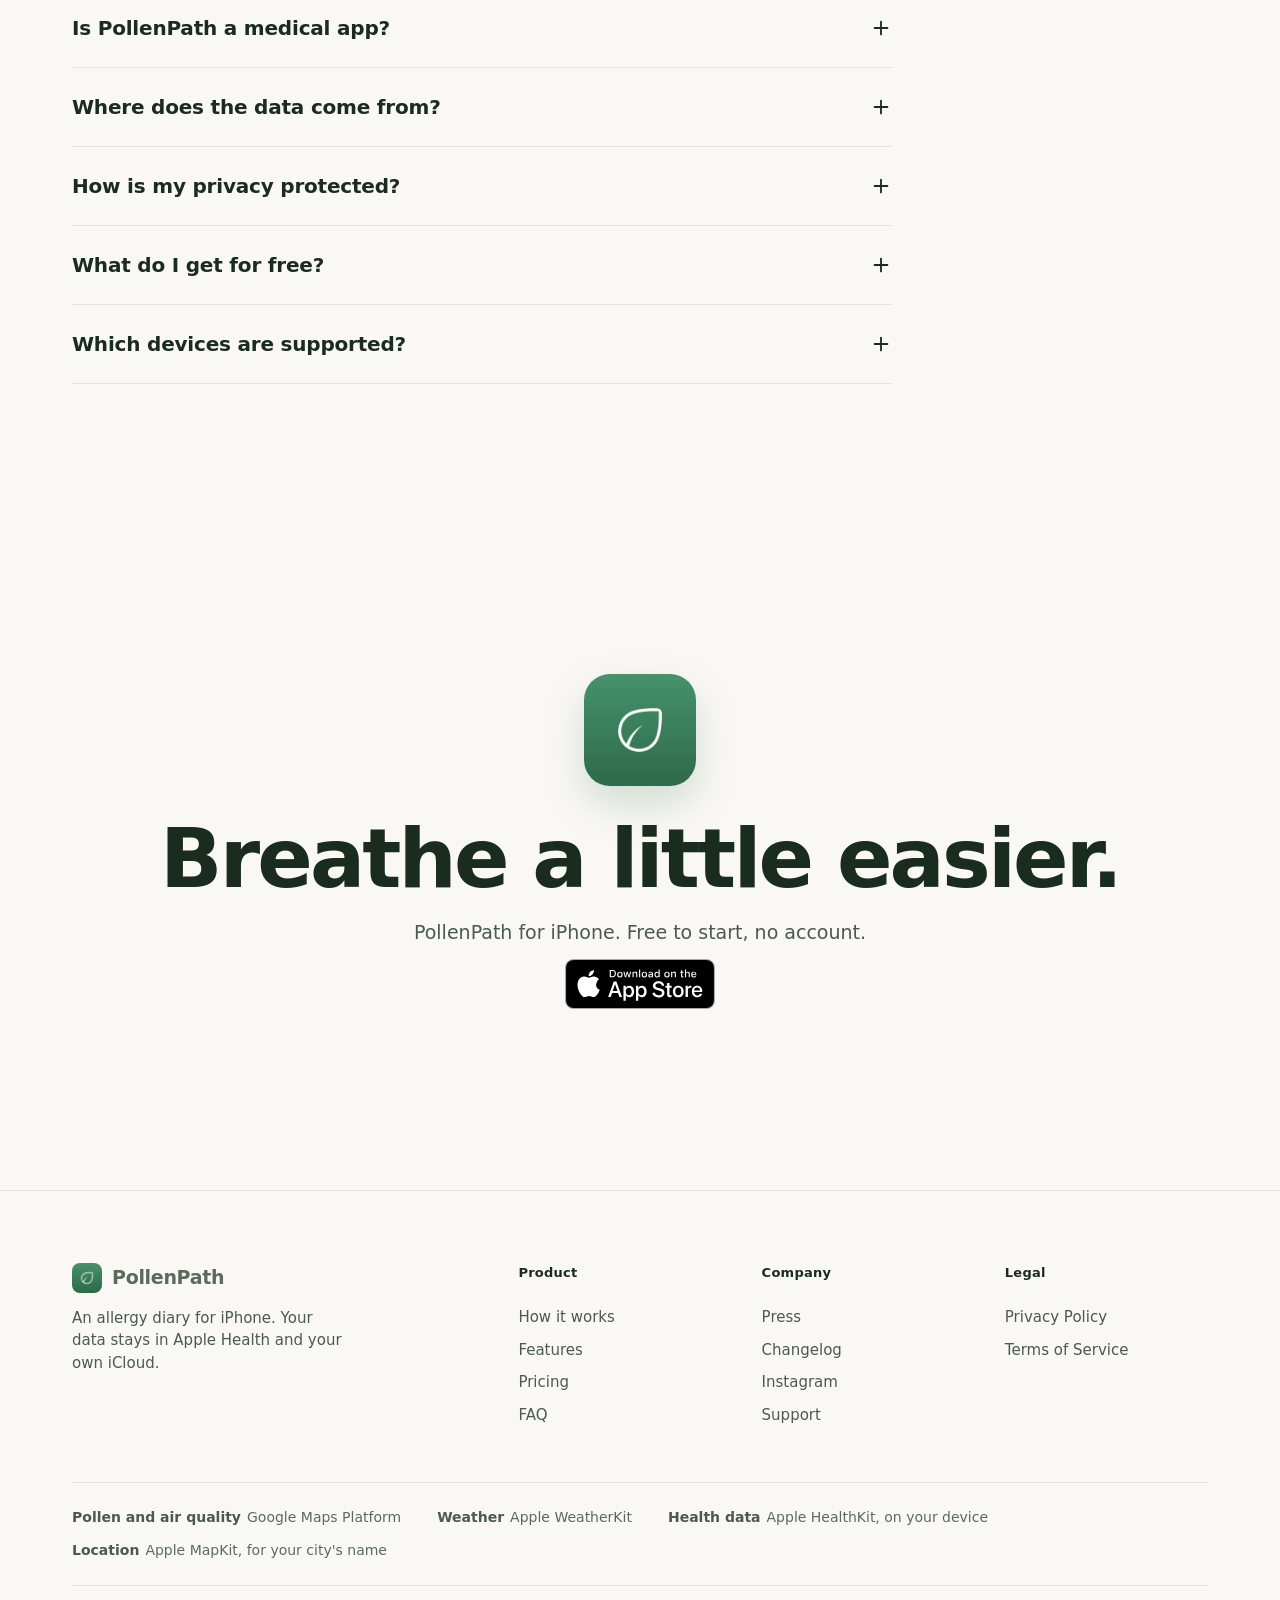
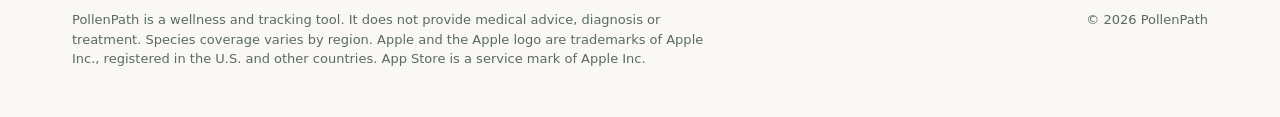
==== commit 74f08c6f: "fix: put each changelog image in its own release (#45) * fix: put each changelog image in its own re" ====
--- a/index.html
+++ b/index.html
@@ -1,14 +1,9 @@
 <!DOCTYPE html>
 <!--
-  Launch-day flip: this site ships both pre-launch and live-launch CTA variants
-  in a single static build. The `data-launch` attribute below gates which set is
-  visible (CSS via `[data-show-when]` selectors). Pre-launch shows a static
-  "Coming soon" badge (no waitlist, no links); live shows the App Store CTAs.
-  To go live:
-    1. Flip `data-launch="pre"` → `data-launch="live"` on the <html> element of EVERY page (the nav CTA is on all of them):
-       sed -i '' 's/data-launch="pre"/data-launch="live"/' *.html
-    2. No CSP change needed.
-    3. Commit, push — Cloudflare Pages auto-deploys.
+  Launch state: the site went live with the 1.0 release on 2026-11-02 (POL-985).
+  Every page's <html> carries `data-launch="live"`, which shows the App Store
+  CTAs (CSS via `[data-show-when]` selectors). The `pre` variant ("Coming soon"
+  badge, no links) is still in the markup and CSS, but no page uses it.
 -->
 <html lang="en" data-launch="live">
 <head>
--- a/site.css
+++ b/site.css
@@ -256,9 +256,8 @@
 .rel-body li{position:relative;padding:0 0 26px 32px;font-size:17.5px;line-height:1.65;color:var(--ink-body);max-width:700px}
 .rel-body li::before{content:"";position:absolute;left:-7px;top:9px;width:12px;height:12px;border-radius:50%;background:var(--bg);border:2px solid var(--green)}
 .rel-body li:first-child{font-size:22px;font-weight:600;color:var(--ink);line-height:1.4}
-.rel-phone{display:flex;justify-content:center;margin-top:24px}
+.rel-phone{display:flex;margin-top:24px}
 .rel-phone img{width:min(320px,70vw)}
-.rel-phone.duo{justify-content:flex-start}
 .rel-phone.duo img{width:min(680px,100%)}
 
 /* press */
